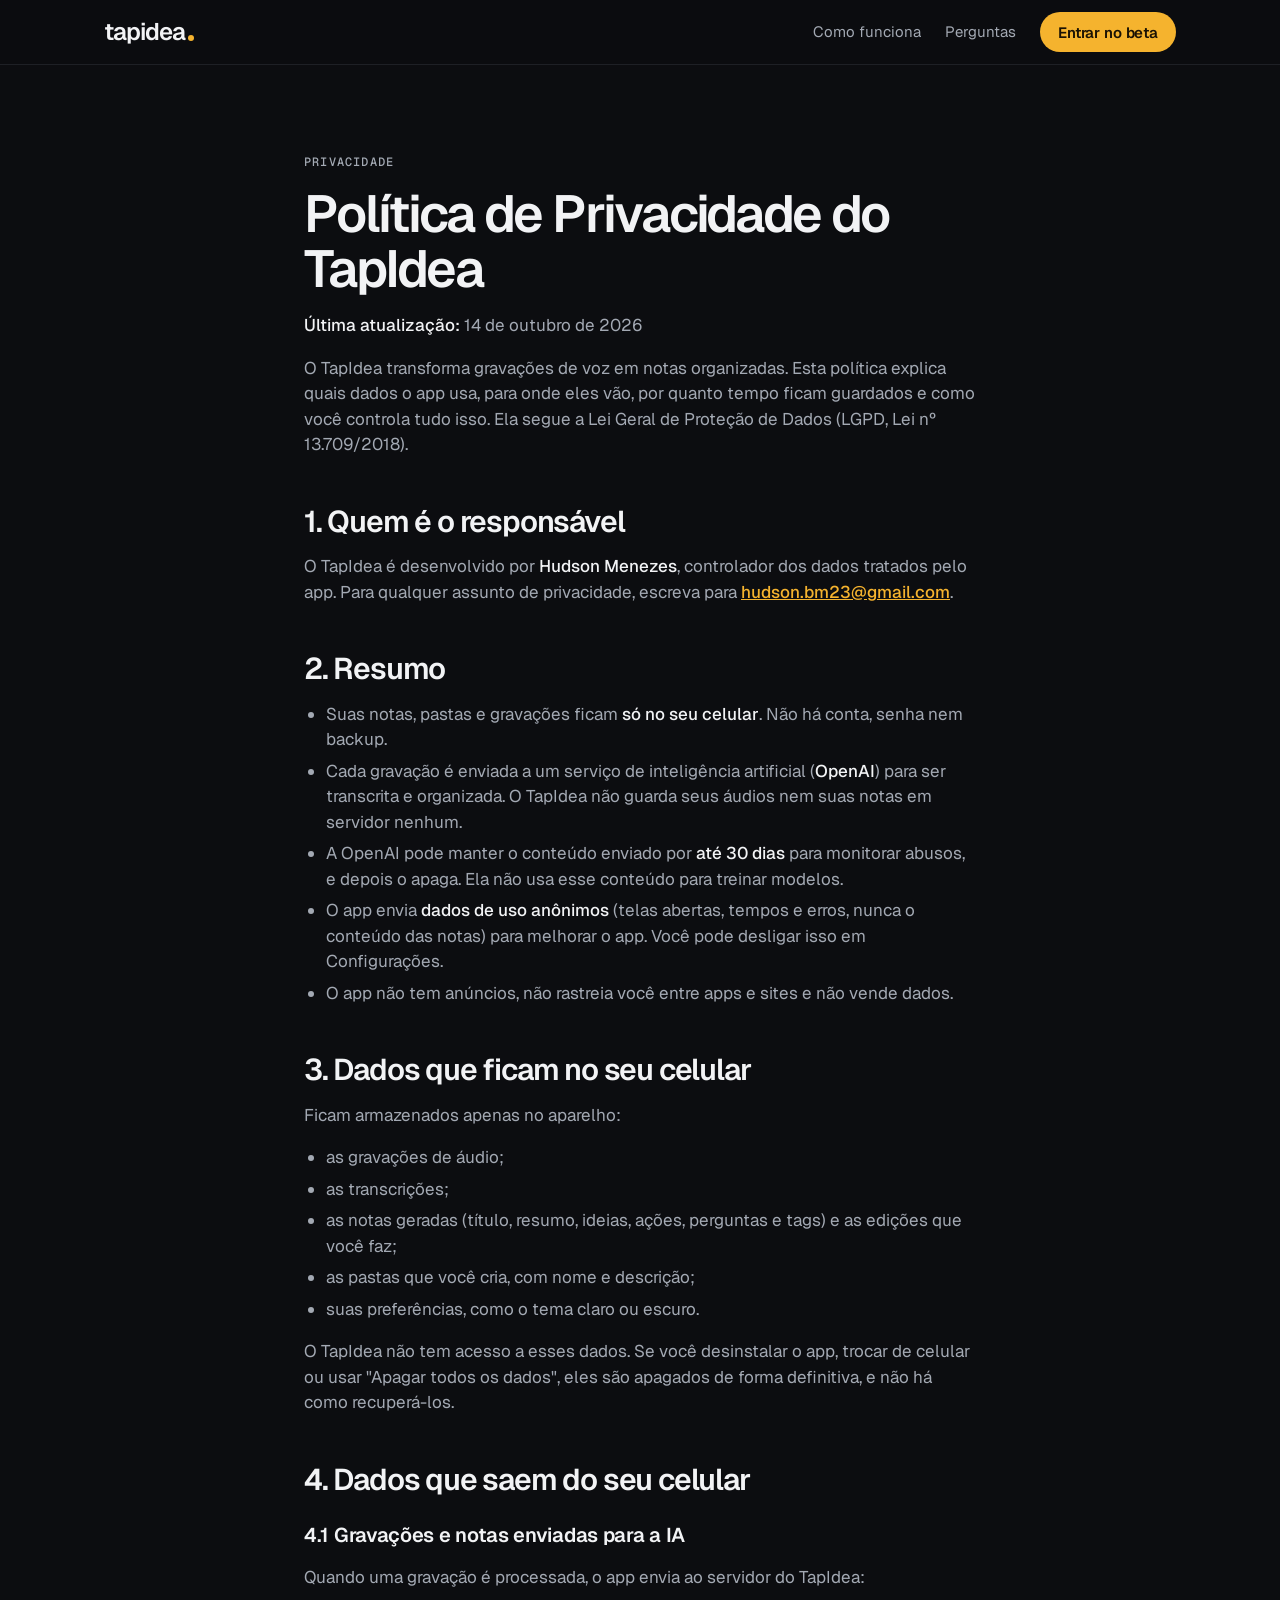
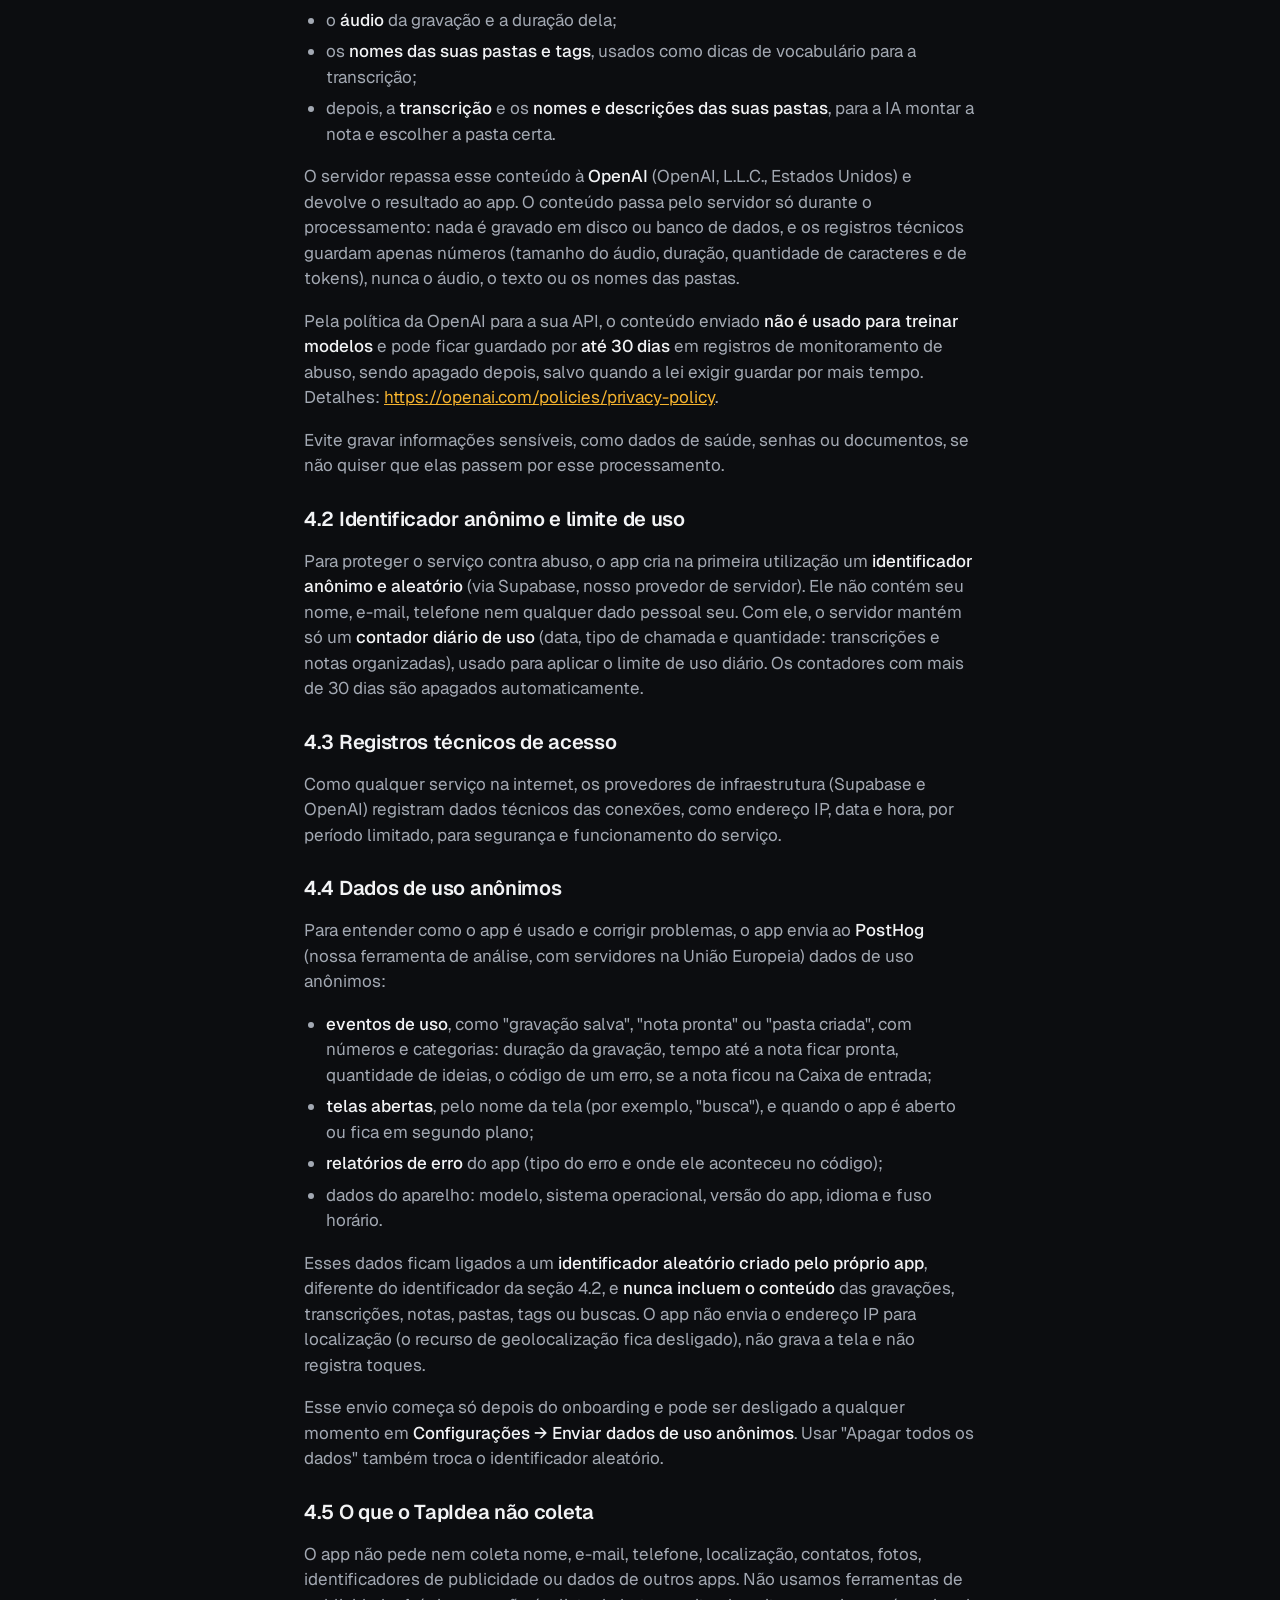
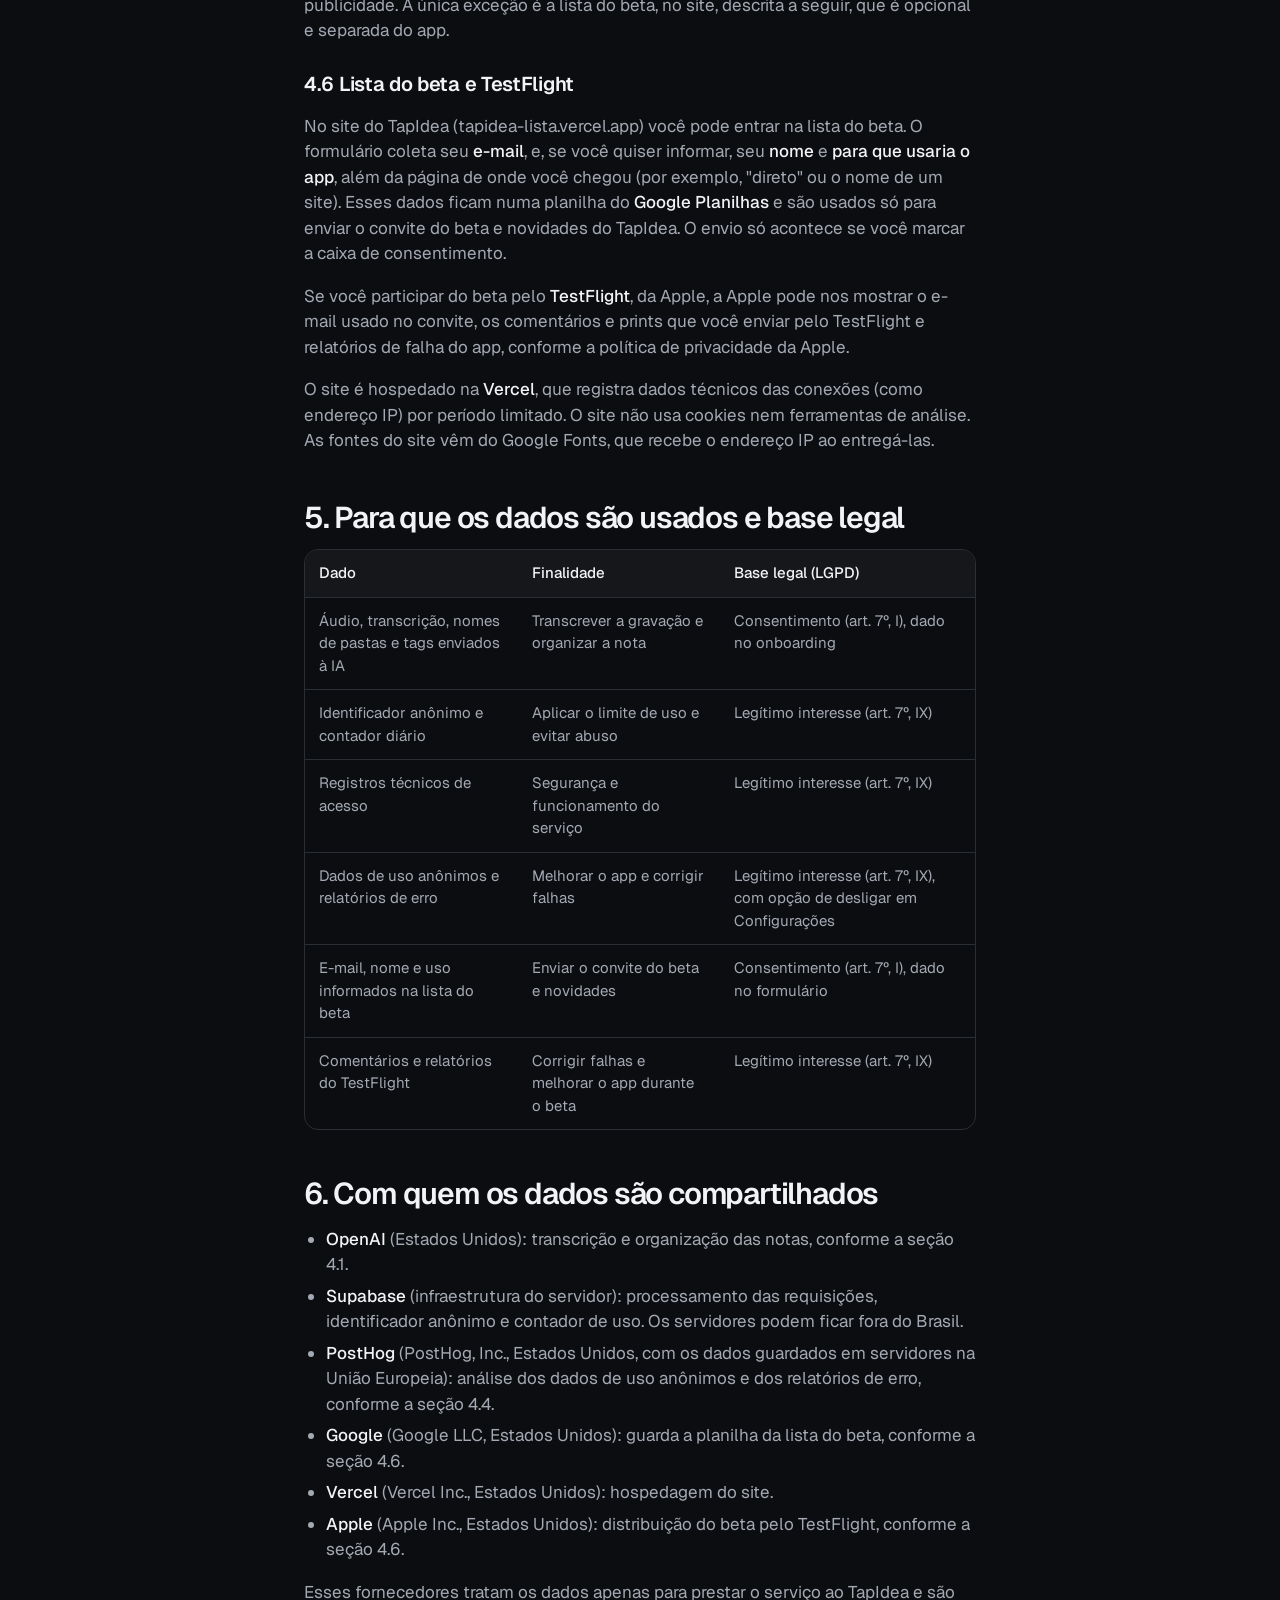
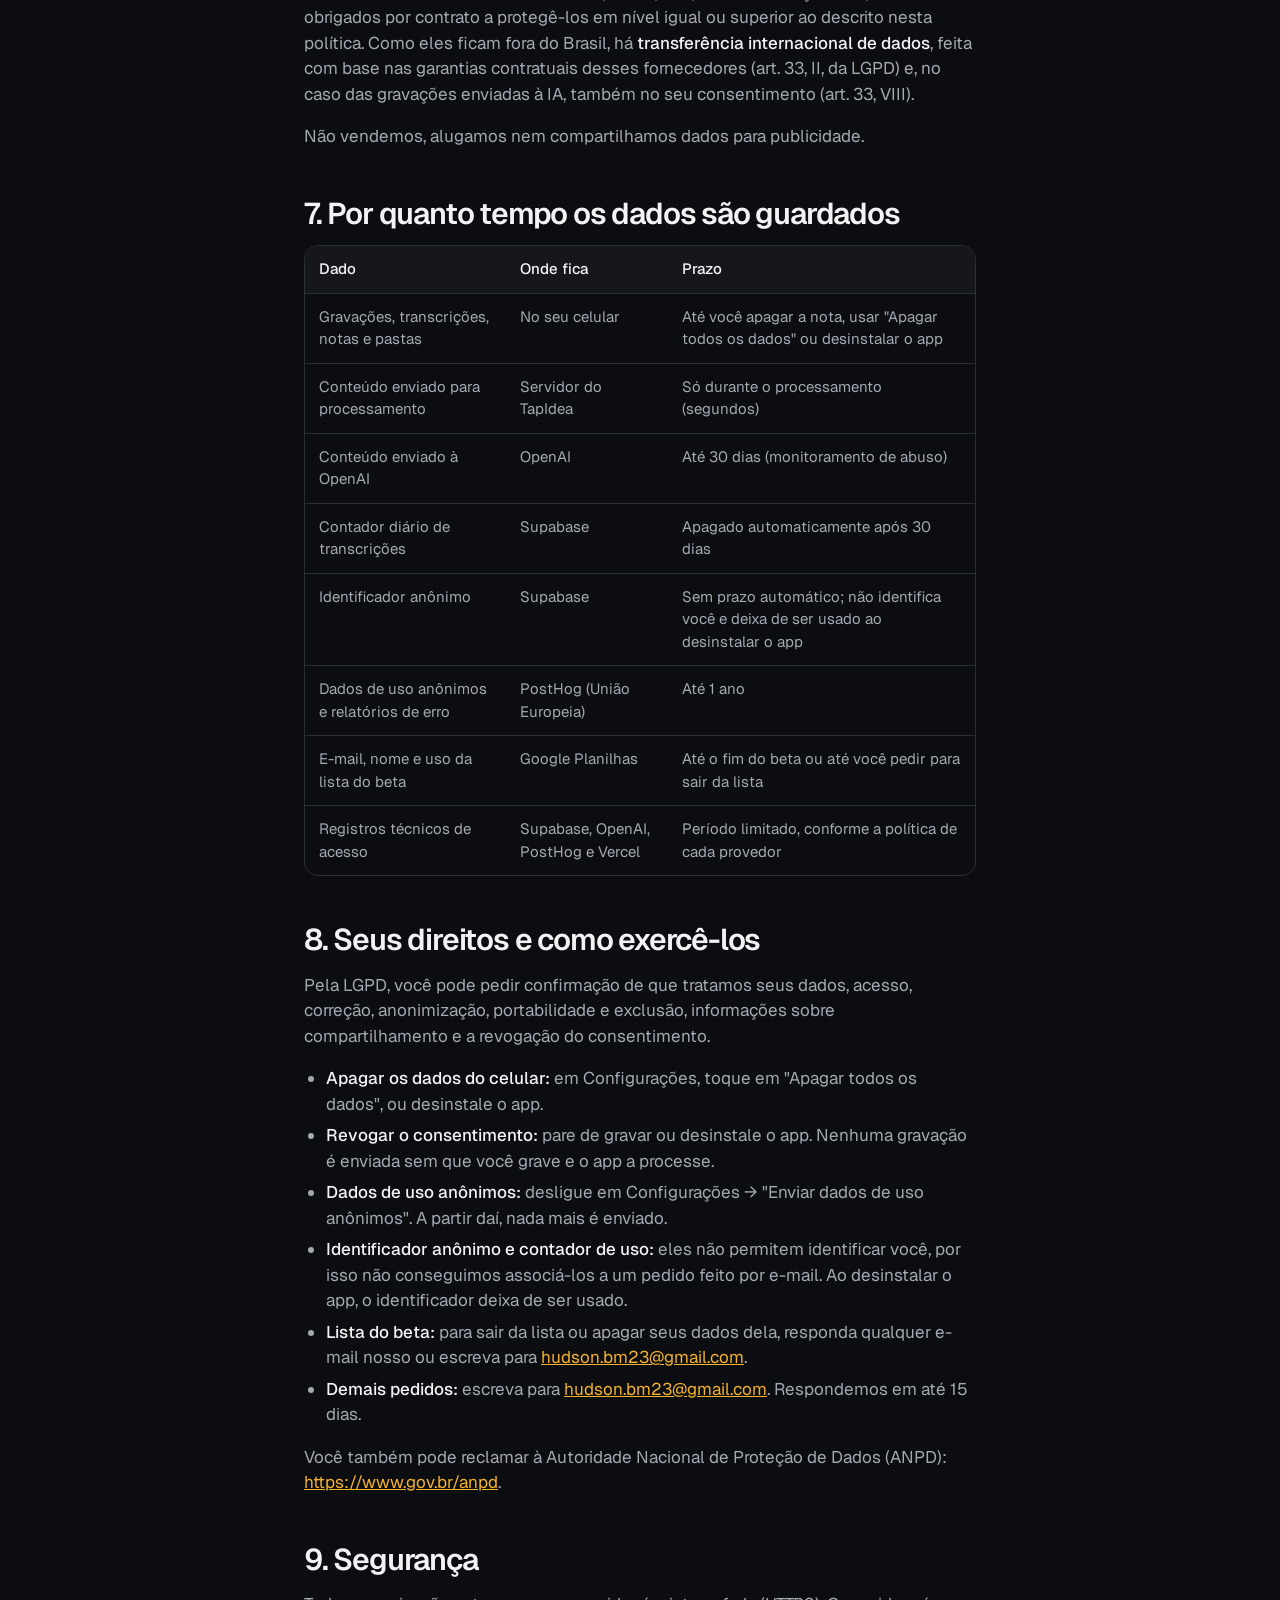
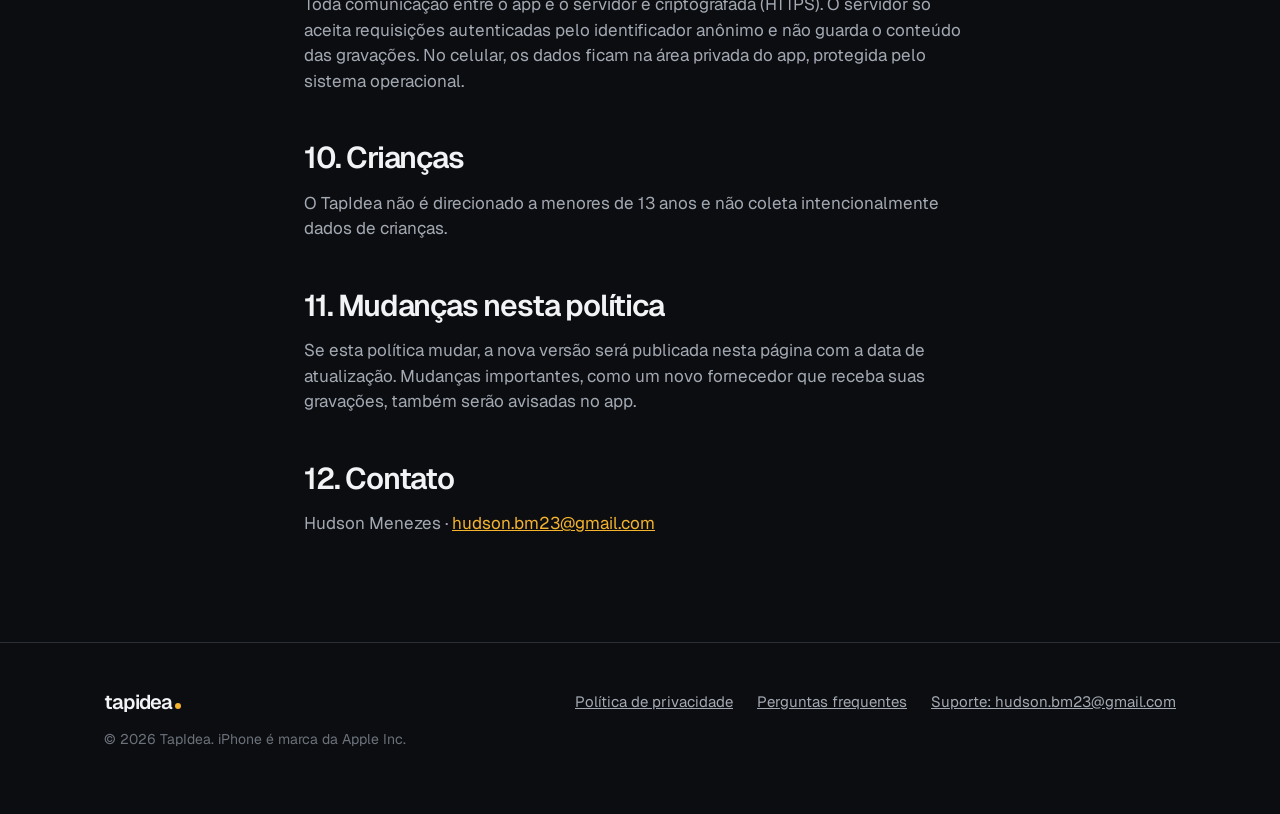
==== privacidade.html @ b58c4336 "feat: página da política de privacidade Gerada de docs/privacy-policy.md do app. Links da landing pa" ====
<!doctype html>
<html lang="pt-BR">
<head>
<meta charset="utf-8">
<meta name="viewport" content="width=device-width, initial-scale=1, viewport-fit=cover">
<title>Política de Privacidade — TapIdea</title>
<meta name="description" content="Quais dados o TapIdea usa, para onde vão, por quanto tempo ficam guardados e como você controla tudo isso. Conforme a LGPD.">
<link rel="canonical" href="https://tapidea-lista.vercel.app/privacidade">
<meta name="robots" content="index, follow">
<meta name="theme-color" content="#0C0D10">
<meta name="color-scheme" content="dark">
<meta property="og:type" content="article">
<meta property="og:locale" content="pt_BR">
<meta property="og:site_name" content="TapIdea">
<meta property="og:url" content="https://tapidea-lista.vercel.app/privacidade">
<meta property="og:title" content="Política de Privacidade — TapIdea">
<meta property="og:image" content="https://tapidea-lista.vercel.app/og.png">
<link rel="icon" href="/favicon-32.png" sizes="32x32" type="image/png">
<link rel="apple-touch-icon" href="/apple-touch-icon.png">
<link rel="preconnect" href="https://fonts.googleapis.com">
<link rel="preconnect" href="https://fonts.gstatic.com" crossorigin>
<link rel="stylesheet" href="https://fonts.googleapis.com/css2?family=Geist:wght@400;500;600&family=Geist+Mono:wght@400;500&display=swap">
<link rel="stylesheet" href="/styles.css">
</head>
<body>
<a class="skip" href="#conteudo">Pular para o conteúdo</a>

<header class="top">
  <div class="wrap top-row">
    <a class="wordmark" href="/" aria-label="TapIdea, início">tapidea<span class="dot" aria-hidden="true"></span></a>
    <nav aria-label="Principal" class="nav">
      <a href="/#como-funciona">Como funciona</a>
      <a href="/#perguntas">Perguntas</a>
      <a class="btn btn-small" href="/#lista">Entrar no beta</a>
    </nav>
  </div>
</header>

<main id="conteudo" class="section">
  <article class="wrap narrow prose">
    <p class="label">Privacidade</p>
    <h1>Política de Privacidade do TapIdea</h1>
<p><strong>Última atualização:</strong> 14 de outubro de 2026</p>
<p>O TapIdea transforma gravações de voz em notas organizadas. Esta política explica quais dados o app usa, para onde eles vão, por quanto tempo ficam guardados e como você controla tudo isso. Ela segue a Lei Geral de Proteção de Dados (LGPD, Lei nº 13.709/2018).</p>
<h2>1. Quem é o responsável</h2>
<p>O TapIdea é desenvolvido por <strong>Hudson Menezes</strong>, controlador dos dados tratados pelo app. Para qualquer assunto de privacidade, escreva para <strong><a href="mailto:hudson.bm23@gmail.com">hudson.bm23@gmail.com</a></strong>.</p>
<h2>2. Resumo</h2>
<ul>
<li>Suas notas, pastas e gravações ficam <strong>só no seu celular</strong>. Não há conta, senha nem backup.</li>
<li>Cada gravação é enviada a um serviço de inteligência artificial (<strong>OpenAI</strong>) para ser transcrita e organizada. O TapIdea não guarda seus áudios nem suas notas em servidor nenhum.</li>
<li>A OpenAI pode manter o conteúdo enviado por <strong>até 30 dias</strong> para monitorar abusos, e depois o apaga. Ela não usa esse conteúdo para treinar modelos.</li>
<li>O app envia <strong>dados de uso anônimos</strong> (telas abertas, tempos e erros, nunca o conteúdo das notas) para melhorar o app. Você pode desligar isso em Configurações.</li>
<li>O app não tem anúncios, não rastreia você entre apps e sites e não vende dados.</li>
</ul>
<h2>3. Dados que ficam no seu celular</h2>
<p>Ficam armazenados apenas no aparelho:</p>
<ul>
<li>as gravações de áudio;</li>
<li>as transcrições;</li>
<li>as notas geradas (título, resumo, ideias, ações, perguntas e tags) e as edições que você faz;</li>
<li>as pastas que você cria, com nome e descrição;</li>
<li>suas preferências, como o tema claro ou escuro.</li>
</ul>
<p>O TapIdea não tem acesso a esses dados. Se você desinstalar o app, trocar de celular ou usar &quot;Apagar todos os dados&quot;, eles são apagados de forma definitiva, e não há como recuperá-los.</p>
<h2>4. Dados que saem do seu celular</h2>
<h3>4.1 Gravações e notas enviadas para a IA</h3>
<p>Quando uma gravação é processada, o app envia ao servidor do TapIdea:</p>
<ul>
<li>o <strong>áudio</strong> da gravação e a duração dela;</li>
<li>os <strong>nomes das suas pastas e tags</strong>, usados como dicas de vocabulário para a transcrição;</li>
<li>depois, a <strong>transcrição</strong> e os <strong>nomes e descrições das suas pastas</strong>, para a IA montar a nota e escolher a pasta certa.</li>
</ul>
<p>O servidor repassa esse conteúdo à <strong>OpenAI</strong> (OpenAI, L.L.C., Estados Unidos) e devolve o resultado ao app. O conteúdo passa pelo servidor só durante o processamento: nada é gravado em disco ou banco de dados, e os registros técnicos guardam apenas números (tamanho do áudio, duração, quantidade de caracteres e de tokens), nunca o áudio, o texto ou os nomes das pastas.</p>
<p>Pela política da OpenAI para a sua API, o conteúdo enviado <strong>não é usado para treinar modelos</strong> e pode ficar guardado por <strong>até 30 dias</strong> em registros de monitoramento de abuso, sendo apagado depois, salvo quando a lei exigir guardar por mais tempo. Detalhes: <a rel="noopener" href="https://openai.com/policies/privacy-policy">https://openai.com/policies/privacy-policy</a>.</p>
<p>Evite gravar informações sensíveis, como dados de saúde, senhas ou documentos, se não quiser que elas passem por esse processamento.</p>
<h3>4.2 Identificador anônimo e limite de uso</h3>
<p>Para proteger o serviço contra abuso, o app cria na primeira utilização um <strong>identificador anônimo e aleatório</strong> (via Supabase, nosso provedor de servidor). Ele não contém seu nome, e-mail, telefone nem qualquer dado pessoal seu. Com ele, o servidor mantém só um <strong>contador diário de uso</strong> (data, tipo de chamada e quantidade: transcrições e notas organizadas), usado para aplicar o limite de uso diário. Os contadores com mais de 30 dias são apagados automaticamente.</p>
<h3>4.3 Registros técnicos de acesso</h3>
<p>Como qualquer serviço na internet, os provedores de infraestrutura (Supabase e OpenAI) registram dados técnicos das conexões, como endereço IP, data e hora, por período limitado, para segurança e funcionamento do serviço.</p>
<h3>4.4 Dados de uso anônimos</h3>
<p>Para entender como o app é usado e corrigir problemas, o app envia ao <strong>PostHog</strong> (nossa ferramenta de análise, com servidores na União Europeia) dados de uso anônimos:</p>
<ul>
<li><strong>eventos de uso</strong>, como &quot;gravação salva&quot;, &quot;nota pronta&quot; ou &quot;pasta criada&quot;, com números e categorias: duração da gravação, tempo até a nota ficar pronta, quantidade de ideias, o código de um erro, se a nota ficou na Caixa de entrada;</li>
<li><strong>telas abertas</strong>, pelo nome da tela (por exemplo, &quot;busca&quot;), e quando o app é aberto ou fica em segundo plano;</li>
<li><strong>relatórios de erro</strong> do app (tipo do erro e onde ele aconteceu no código);</li>
<li>dados do aparelho: modelo, sistema operacional, versão do app, idioma e fuso horário.</li>
</ul>
<p>Esses dados ficam ligados a um <strong>identificador aleatório criado pelo próprio app</strong>, diferente do identificador da seção 4.2, e <strong>nunca incluem o conteúdo</strong> das gravações, transcrições, notas, pastas, tags ou buscas. O app não envia o endereço IP para localização (o recurso de geolocalização fica desligado), não grava a tela e não registra toques.</p>
<p>Esse envio começa só depois do onboarding e pode ser desligado a qualquer momento em <strong>Configurações → Enviar dados de uso anônimos</strong>. Usar &quot;Apagar todos os dados&quot; também troca o identificador aleatório.</p>
<h3>4.5 O que o TapIdea não coleta</h3>
<p>O app não pede nem coleta nome, e-mail, telefone, localização, contatos, fotos, identificadores de publicidade ou dados de outros apps. Não usamos ferramentas de publicidade. A única exceção é a lista do beta, no site, descrita a seguir, que é opcional e separada do app.</p>
<h3>4.6 Lista do beta e TestFlight</h3>
<p>No site do TapIdea (tapidea-lista.vercel.app) você pode entrar na lista do beta. O formulário coleta seu <strong>e-mail</strong>, e, se você quiser informar, seu <strong>nome</strong> e <strong>para que usaria o app</strong>, além da página de onde você chegou (por exemplo, &quot;direto&quot; ou o nome de um site). Esses dados ficam numa planilha do <strong>Google Planilhas</strong> e são usados só para enviar o convite do beta e novidades do TapIdea. O envio só acontece se você marcar a caixa de consentimento.</p>
<p>Se você participar do beta pelo <strong>TestFlight</strong>, da Apple, a Apple pode nos mostrar o e-mail usado no convite, os comentários e prints que você enviar pelo TestFlight e relatórios de falha do app, conforme a política de privacidade da Apple.</p>
<p>O site é hospedado na <strong>Vercel</strong>, que registra dados técnicos das conexões (como endereço IP) por período limitado. O site não usa cookies nem ferramentas de análise. As fontes do site vêm do Google Fonts, que recebe o endereço IP ao entregá-las.</p>
<h2>5. Para que os dados são usados e base legal</h2>
<div class="table-box"><table>
<thead>
<tr>
<th>Dado</th>
<th>Finalidade</th>
<th>Base legal (LGPD)</th>
</tr>
</thead>
<tbody><tr>
<td>Áudio, transcrição, nomes de pastas e tags enviados à IA</td>
<td>Transcrever a gravação e organizar a nota</td>
<td>Consentimento (art. 7º, I), dado no onboarding</td>
</tr>
<tr>
<td>Identificador anônimo e contador diário</td>
<td>Aplicar o limite de uso e evitar abuso</td>
<td>Legítimo interesse (art. 7º, IX)</td>
</tr>
<tr>
<td>Registros técnicos de acesso</td>
<td>Segurança e funcionamento do serviço</td>
<td>Legítimo interesse (art. 7º, IX)</td>
</tr>
<tr>
<td>Dados de uso anônimos e relatórios de erro</td>
<td>Melhorar o app e corrigir falhas</td>
<td>Legítimo interesse (art. 7º, IX), com opção de desligar em Configurações</td>
</tr>
<tr>
<td>E-mail, nome e uso informados na lista do beta</td>
<td>Enviar o convite do beta e novidades</td>
<td>Consentimento (art. 7º, I), dado no formulário</td>
</tr>
<tr>
<td>Comentários e relatórios do TestFlight</td>
<td>Corrigir falhas e melhorar o app durante o beta</td>
<td>Legítimo interesse (art. 7º, IX)</td>
</tr>
</tbody></table></div>
<h2>6. Com quem os dados são compartilhados</h2>
<ul>
<li><strong>OpenAI</strong> (Estados Unidos): transcrição e organização das notas, conforme a seção 4.1.</li>
<li><strong>Supabase</strong> (infraestrutura do servidor): processamento das requisições, identificador anônimo e contador de uso. Os servidores podem ficar fora do Brasil.</li>
<li><strong>PostHog</strong> (PostHog, Inc., Estados Unidos, com os dados guardados em servidores na União Europeia): análise dos dados de uso anônimos e dos relatórios de erro, conforme a seção 4.4.</li>
<li><strong>Google</strong> (Google LLC, Estados Unidos): guarda a planilha da lista do beta, conforme a seção 4.6.</li>
<li><strong>Vercel</strong> (Vercel Inc., Estados Unidos): hospedagem do site.</li>
<li><strong>Apple</strong> (Apple Inc., Estados Unidos): distribuição do beta pelo TestFlight, conforme a seção 4.6.</li>
</ul>
<p>Esses fornecedores tratam os dados apenas para prestar o serviço ao TapIdea e são obrigados por contrato a protegê-los em nível igual ou superior ao descrito nesta política. Como eles ficam fora do Brasil, há <strong>transferência internacional de dados</strong>, feita com base nas garantias contratuais desses fornecedores (art. 33, II, da LGPD) e, no caso das gravações enviadas à IA, também no seu consentimento (art. 33, VIII).</p>
<p>Não vendemos, alugamos nem compartilhamos dados para publicidade.</p>
<h2>7. Por quanto tempo os dados são guardados</h2>
<div class="table-box"><table>
<thead>
<tr>
<th>Dado</th>
<th>Onde fica</th>
<th>Prazo</th>
</tr>
</thead>
<tbody><tr>
<td>Gravações, transcrições, notas e pastas</td>
<td>No seu celular</td>
<td>Até você apagar a nota, usar &quot;Apagar todos os dados&quot; ou desinstalar o app</td>
</tr>
<tr>
<td>Conteúdo enviado para processamento</td>
<td>Servidor do TapIdea</td>
<td>Só durante o processamento (segundos)</td>
</tr>
<tr>
<td>Conteúdo enviado à OpenAI</td>
<td>OpenAI</td>
<td>Até 30 dias (monitoramento de abuso)</td>
</tr>
<tr>
<td>Contador diário de transcrições</td>
<td>Supabase</td>
<td>Apagado automaticamente após 30 dias</td>
</tr>
<tr>
<td>Identificador anônimo</td>
<td>Supabase</td>
<td>Sem prazo automático; não identifica você e deixa de ser usado ao desinstalar o app</td>
</tr>
<tr>
<td>Dados de uso anônimos e relatórios de erro</td>
<td>PostHog (União Europeia)</td>
<td>Até 1 ano</td>
</tr>
<tr>
<td>E-mail, nome e uso da lista do beta</td>
<td>Google Planilhas</td>
<td>Até o fim do beta ou até você pedir para sair da lista</td>
</tr>
<tr>
<td>Registros técnicos de acesso</td>
<td>Supabase, OpenAI, PostHog e Vercel</td>
<td>Período limitado, conforme a política de cada provedor</td>
</tr>
</tbody></table></div>
<h2>8. Seus direitos e como exercê-los</h2>
<p>Pela LGPD, você pode pedir confirmação de que tratamos seus dados, acesso, correção, anonimização, portabilidade e exclusão, informações sobre compartilhamento e a revogação do consentimento.</p>
<ul>
<li><strong>Apagar os dados do celular:</strong> em Configurações, toque em &quot;Apagar todos os dados&quot;, ou desinstale o app.</li>
<li><strong>Revogar o consentimento:</strong> pare de gravar ou desinstale o app. Nenhuma gravação é enviada sem que você grave e o app a processe.</li>
<li><strong>Dados de uso anônimos:</strong> desligue em Configurações → &quot;Enviar dados de uso anônimos&quot;. A partir daí, nada mais é enviado.</li>
<li><strong>Identificador anônimo e contador de uso:</strong> eles não permitem identificar você, por isso não conseguimos associá-los a um pedido feito por e-mail. Ao desinstalar o app, o identificador deixa de ser usado.</li>
<li><strong>Lista do beta:</strong> para sair da lista ou apagar seus dados dela, responda qualquer e-mail nosso ou escreva para <a href="mailto:hudson.bm23@gmail.com">hudson.bm23@gmail.com</a>.</li>
<li><strong>Demais pedidos:</strong> escreva para <a href="mailto:hudson.bm23@gmail.com">hudson.bm23@gmail.com</a>. Respondemos em até 15 dias.</li>
</ul>
<p>Você também pode reclamar à Autoridade Nacional de Proteção de Dados (ANPD): <a rel="noopener" href="https://www.gov.br/anpd">https://www.gov.br/anpd</a>.</p>
<h2>9. Segurança</h2>
<p>Toda comunicação entre o app e o servidor é criptografada (HTTPS). O servidor só aceita requisições autenticadas pelo identificador anônimo e não guarda o conteúdo das gravações. No celular, os dados ficam na área privada do app, protegida pelo sistema operacional.</p>
<h2>10. Crianças</h2>
<p>O TapIdea não é direcionado a menores de 13 anos e não coleta intencionalmente dados de crianças.</p>
<h2>11. Mudanças nesta política</h2>
<p>Se esta política mudar, a nova versão será publicada nesta página com a data de atualização. Mudanças importantes, como um novo fornecedor que receba suas gravações, também serão avisadas no app.</p>
<h2>12. Contato</h2>
<p>Hudson Menezes · <a href="mailto:hudson.bm23@gmail.com">hudson.bm23@gmail.com</a></p>

  </article>
</main>

<footer class="foot">
  <div class="wrap foot-row">
    <a class="wordmark small" href="/" aria-label="TapIdea, início">tapidea<span class="dot" aria-hidden="true"></span></a>
    <nav aria-label="Rodapé" class="foot-nav">
      <a href="/privacidade">Política de privacidade</a>
      <a href="/#perguntas">Perguntas frequentes</a>
      <a href="mailto:hudson.bm23@gmail.com?subject=TapIdea%20-%20Suporte">Suporte: hudson.bm23@gmail.com</a>
    </nav>
    <p class="fine">© 2026 TapIdea. iPhone é marca da Apple Inc.</p>
  </div>
</footer>
</body>
</html>
---- styles.css ----
/* TapIdea — mesmos tokens do app (docs/DESIGN.md do repositório do app), tema escuro. */
:root {
  --bg: #0c0d10;
  --surface: #15171b;
  --surface2: #1d2025;
  --line: #2a2e35;
  --ink: #f2f3f5;
  --ink2: #a3a9b3;
  --ink3: #6c727c;
  --amber: #f5b32e;
  --on-amber: #1a1204;
  --danger: #ff6b5e;
  --ok: #7bd88f;
  --radius: 14px;
  --radius-lg: 22px;
  --wrap: 1120px;
  --sans: 'Geist', system-ui, -apple-system, 'Segoe UI', sans-serif;
  --mono: 'Geist Mono', ui-monospace, 'SF Mono', Menlo, monospace;
}

*,
*::before,
*::after {
  box-sizing: border-box;
}

html {
  scroll-behavior: smooth;
  -webkit-text-size-adjust: 100%;
}

body {
  margin: 0;
  background: var(--bg);
  color: var(--ink);
  font-family: var(--sans);
  font-size: 17px;
  line-height: 1.5;
  -webkit-font-smoothing: antialiased;
  /* Aura: o mesmo brilho âmbar difuso do fundo do app. */
  background-image: radial-gradient(1200px 700px at 15% -10%, rgba(245, 179, 46, 0.14), transparent 70%);
  background-repeat: no-repeat;
}

@media (prefers-reduced-motion: reduce) {
  html {
    scroll-behavior: auto;
  }
}

a {
  color: var(--amber);
}

img {
  max-width: 100%;
  height: auto;
  display: block;
}

h1,
h2,
h3 {
  margin: 0;
  font-weight: 600;
}

.wrap {
  width: 100%;
  max-width: var(--wrap);
  margin: 0 auto;
  padding: 0 24px;
}

.narrow {
  max-width: 720px;
}

.skip {
  position: absolute;
  left: 16px;
  top: -60px;
  padding: 10px 16px;
  border-radius: 999px;
  background: var(--ink);
  color: var(--bg);
  z-index: 10;
}

.skip:focus {
  top: 12px;
}

:focus-visible {
  outline: 2px solid var(--amber);
  outline-offset: 3px;
  border-radius: 6px;
}

/* Marca */
.wordmark {
  display: inline-flex;
  align-items: flex-end;
  gap: 3px;
  color: var(--ink);
  text-decoration: none;
  font-size: 24px;
  font-weight: 600;
  letter-spacing: -0.04em;
  line-height: 1;
}

.wordmark .dot {
  width: 6px;
  height: 6px;
  border-radius: 50%;
  background: var(--amber);
  margin-bottom: 3px;
}

.wordmark.small {
  font-size: 20px;
}

/* Topo */
.top {
  position: sticky;
  top: 0;
  z-index: 5;
  background: rgba(12, 13, 16, 0.78);
  backdrop-filter: saturate(140%) blur(14px);
  -webkit-backdrop-filter: saturate(140%) blur(14px);
  border-bottom: 1px solid rgba(42, 46, 53, 0.6);
}

.top-row {
  display: flex;
  align-items: center;
  justify-content: space-between;
  gap: 16px;
  min-height: 64px;
}

.nav {
  display: flex;
  align-items: center;
  gap: 24px;
}

.nav a:not(.btn) {
  color: var(--ink2);
  text-decoration: none;
  font-size: 15px;
}

.nav a:not(.btn):hover {
  color: var(--ink);
}

@media (max-width: 720px) {
  .nav a:not(.btn) {
    display: none;
  }
}

/* Botões */
.btn {
  display: inline-flex;
  align-items: center;
  justify-content: center;
  min-height: 52px;
  padding: 0 26px;
  border: 0;
  border-radius: 999px;
  background: var(--amber);
  color: var(--on-amber);
  font: 600 17px/1 var(--sans);
  letter-spacing: -0.01em;
  text-decoration: none;
  cursor: pointer;
  transition: transform 0.12s ease, filter 0.12s ease;
}

.btn:hover {
  filter: brightness(1.06);
}

.btn:active {
  transform: scale(0.98);
}

.btn[disabled] {
  opacity: 0.6;
  cursor: progress;
}

.btn-small {
  min-height: 40px;
  padding: 0 18px;
  font-size: 15px;
}

.btn-ghost {
  background: transparent;
  color: var(--ink);
  box-shadow: inset 0 0 0 1px var(--line);
}

.btn-ghost:hover {
  background: var(--surface);
  filter: none;
}

.btn-full {
  width: 100%;
}

/* Hero */
.hero {
  padding: 72px 0 40px;
}

.hero-grid {
  display: grid;
  grid-template-columns: minmax(0, 1.6fr) minmax(0, 1fr);
  align-items: center;
  gap: 48px;
}

.eyebrow,
.label {
  font-family: var(--mono);
  font-weight: 500;
  font-size: 12px;
  letter-spacing: 0.1em;
  text-transform: uppercase;
  color: var(--ink2);
  margin: 0 0 16px;
}

.eyebrow {
  display: inline-flex;
  align-items: center;
  gap: 10px;
  padding: 8px 14px;
  border-radius: 999px;
  background: var(--surface);
  box-shadow: inset 0 0 0 1px var(--line);
}

.live {
  width: 8px;
  height: 8px;
  border-radius: 50%;
  background: var(--amber);
  box-shadow: 0 0 0 4px rgba(245, 179, 46, 0.18);
}

h1 {
  font-size: clamp(42px, 6.4vw, 76px);
  line-height: 1;
  letter-spacing: -0.045em;
}

h2 {
  font-size: clamp(32px, 4.6vw, 52px);
  line-height: 1.05;
  letter-spacing: -0.04em;
  max-width: 16ch;
}

h3 {
  font-size: 20px;
  line-height: 1.25;
  letter-spacing: -0.015em;
}

.accent {
  color: var(--amber);
}

.lead {
  margin: 24px 0 0;
  max-width: 34em;
  font-size: clamp(17px, 1.6vw, 20px);
  line-height: 1.5;
  color: var(--ink2);
}

.cta-row {
  display: flex;
  flex-wrap: wrap;
  gap: 12px;
  margin-top: 32px;
}

.fine {
  margin: 16px 0 0;
  font-size: 14px;
  line-height: 1.5;
  color: var(--ink3);
}

.hero-orb {
  display: flex;
  justify-content: center;
}

#orb {
  width: min(420px, 80vw);
  height: auto;
  aspect-ratio: 1;
}

@media (max-width: 860px) {
  .hero {
    padding-top: 40px;
  }

  .hero-grid {
    grid-template-columns: minmax(0, 1fr);
    gap: 24px;
  }

  .hero-orb {
    order: -1;
  }

  #orb {
    width: min(260px, 64vw);
  }
}

/* Seções */
.section {
  padding: 88px 0;
}

@media (max-width: 720px) {
  .section {
    padding: 64px 0;
  }
}

.steps {
  list-style: none;
  margin: 40px 0 0;
  padding: 0;
  display: grid;
  grid-template-columns: repeat(3, minmax(0, 1fr));
  gap: 16px;
}

.steps li {
  padding: 28px;
  border-radius: var(--radius-lg);
  background: var(--surface);
  box-shadow: inset 0 0 0 1px var(--line);
}

.step-n {
  display: block;
  margin-bottom: 20px;
  font-family: var(--mono);
  font-size: 13px;
  letter-spacing: 0.08em;
  color: var(--amber);
}

.steps p,
.card p {
  margin: 8px 0 0;
  color: var(--ink2);
  font-size: 16px;
}

@media (max-width: 860px) {
  .steps {
    grid-template-columns: minmax(0, 1fr);
  }
}

/* Galeria de telas */
.gallery {
  display: flex;
  gap: 20px;
  margin-top: 40px;
  padding: 8px max(24px, calc((100vw - var(--wrap)) / 2 + 24px)) 24px;
  overflow-x: auto;
  scroll-snap-type: x mandatory;
  scrollbar-width: thin;
  scrollbar-color: var(--line) transparent;
}

.gallery figure {
  flex: 0 0 auto;
  width: clamp(220px, 26vw, 300px);
  margin: 0;
  scroll-snap-align: center;
}

.gallery img {
  width: 100%;
  border-radius: 28px;
  box-shadow: 0 0 0 1px var(--line), 0 30px 60px rgba(0, 0, 0, 0.45);
}

/* Privacidade */
.cards {
  list-style: none;
  margin: 40px 0 0;
  padding: 0;
  display: grid;
  grid-template-columns: repeat(2, minmax(0, 1fr));
  gap: 16px;
}

.card {
  padding: 28px;
  border-radius: var(--radius-lg);
  background: var(--surface);
  box-shadow: inset 0 0 0 1px var(--line);
}

.card svg {
  width: 48px;
  height: 48px;
  padding: 12px;
  margin-bottom: 20px;
  border-radius: var(--radius);
  background: var(--surface2);
  fill: none;
  stroke: var(--amber);
  stroke-width: 2;
  stroke-linecap: round;
  stroke-linejoin: round;
}

@media (max-width: 720px) {
  .cards {
    grid-template-columns: minmax(0, 1fr);
  }
}

/* Perguntas */
.faq {
  margin-top: 32px;
  border-top: 1px solid var(--line);
}

.faq details {
  border-bottom: 1px solid var(--line);
}

.faq summary {
  display: flex;
  align-items: center;
  justify-content: space-between;
  gap: 16px;
  min-height: 64px;
  padding: 16px 0;
  font-size: 18px;
  font-weight: 500;
  letter-spacing: -0.01em;
  cursor: pointer;
  list-style: none;
}

.faq summary::-webkit-details-marker {
  display: none;
}

.faq summary::after {
  content: '+';
  flex: none;
  font-family: var(--mono);
  font-size: 22px;
  color: var(--ink2);
}

.faq details[open] summary::after {
  content: '−';
}

.faq details p {
  margin: 0 0 20px;
  color: var(--ink2);
}

/* Lista de espera */
.join .wrap {
  padding-top: 48px;
  padding-bottom: 48px;
  border-radius: 32px;
  background: var(--surface);
  box-shadow: inset 0 0 0 1px var(--line);
}

@media (max-width: 720px) {
  .join .wrap {
    border-radius: 0;
    box-shadow: none;
  }
}

.form {
  display: flex;
  flex-direction: column;
  gap: 20px;
  margin-top: 32px;
}

.field {
  display: flex;
  flex-direction: column;
  gap: 8px;
}

.field label,
.check label {
  font-size: 15px;
  font-weight: 500;
}

.opt {
  color: var(--ink3);
  font-weight: 400;
}

.field input,
.field select {
  width: 100%;
  min-height: 52px;
  padding: 0 18px;
  border: 1px solid var(--line);
  border-radius: var(--radius);
  background: var(--bg);
  color: var(--ink);
  font: 400 17px var(--sans);
  appearance: none;
}

.field select {
  background-image: linear-gradient(45deg, transparent 50%, var(--ink2) 50%),
    linear-gradient(135deg, var(--ink2) 50%, transparent 50%);
  background-position: calc(100% - 24px) 23px, calc(100% - 18px) 23px;
  background-size: 6px 6px;
  background-repeat: no-repeat;
}

.field input:focus,
.field select:focus {
  border-color: var(--amber);
  outline: none;
  box-shadow: 0 0 0 3px rgba(245, 179, 46, 0.2);
}

.field input[aria-invalid='true'] {
  border-color: var(--danger);
}

.hint {
  margin: 0;
  font-size: 14px;
  color: var(--ink2);
}

.check {
  display: flex;
  align-items: flex-start;
  gap: 12px;
}

.check input {
  flex: none;
  width: 22px;
  height: 22px;
  margin: 1px 0 0;
  accent-color: var(--amber);
}

.check label {
  font-weight: 400;
  color: var(--ink2);
}

.trap {
  position: absolute;
  left: -9999px;
  width: 1px;
  height: 1px;
  overflow: hidden;
}

.status {
  margin: 0;
  min-height: 1.5em;
  font-size: 16px;
}

.status.ok {
  color: var(--ok);
}

.status.error {
  color: var(--danger);
}

/* Rodapé */
.foot {
  padding: 48px 0 64px;
  border-top: 1px solid var(--line);
}

.foot-row {
  display: flex;
  flex-wrap: wrap;
  align-items: center;
  justify-content: space-between;
  gap: 16px 32px;
}

.foot-nav {
  display: flex;
  flex-wrap: wrap;
  gap: 24px;
}

.foot-nav a {
  color: var(--ink2);
  font-size: 15px;
}

.foot .fine {
  margin: 0;
  flex-basis: 100%;
}

/* Textos longos (política de privacidade) */
.prose h1 {
  font-size: clamp(34px, 5vw, 52px);
  line-height: 1.05;
  letter-spacing: -0.04em;
}

.prose h2 {
  margin: 48px 0 12px;
  font-size: clamp(24px, 3vw, 30px);
  max-width: none;
}

.prose h3 {
  margin: 28px 0 8px;
}

.prose p,
.prose li {
  color: var(--ink2);
}

.prose strong {
  color: var(--ink);
  font-weight: 500;
}

.prose ul {
  padding-left: 22px;
}

.prose li + li {
  margin-top: 6px;
}

.table-box {
  margin: 16px 0;
  overflow-x: auto;
  border: 1px solid var(--line);
  border-radius: var(--radius);
}

.prose table {
  width: 100%;
  min-width: 560px;
  border-collapse: collapse;
  font-size: 15px;
}

.prose th,
.prose td {
  padding: 12px 14px;
  border-bottom: 1px solid var(--line);
  text-align: left;
  vertical-align: top;
  color: var(--ink2);
}

.prose th {
  color: var(--ink);
  font-weight: 500;
  background: var(--surface);
}

.prose tr:last-child td {
  border-bottom: 0;
}
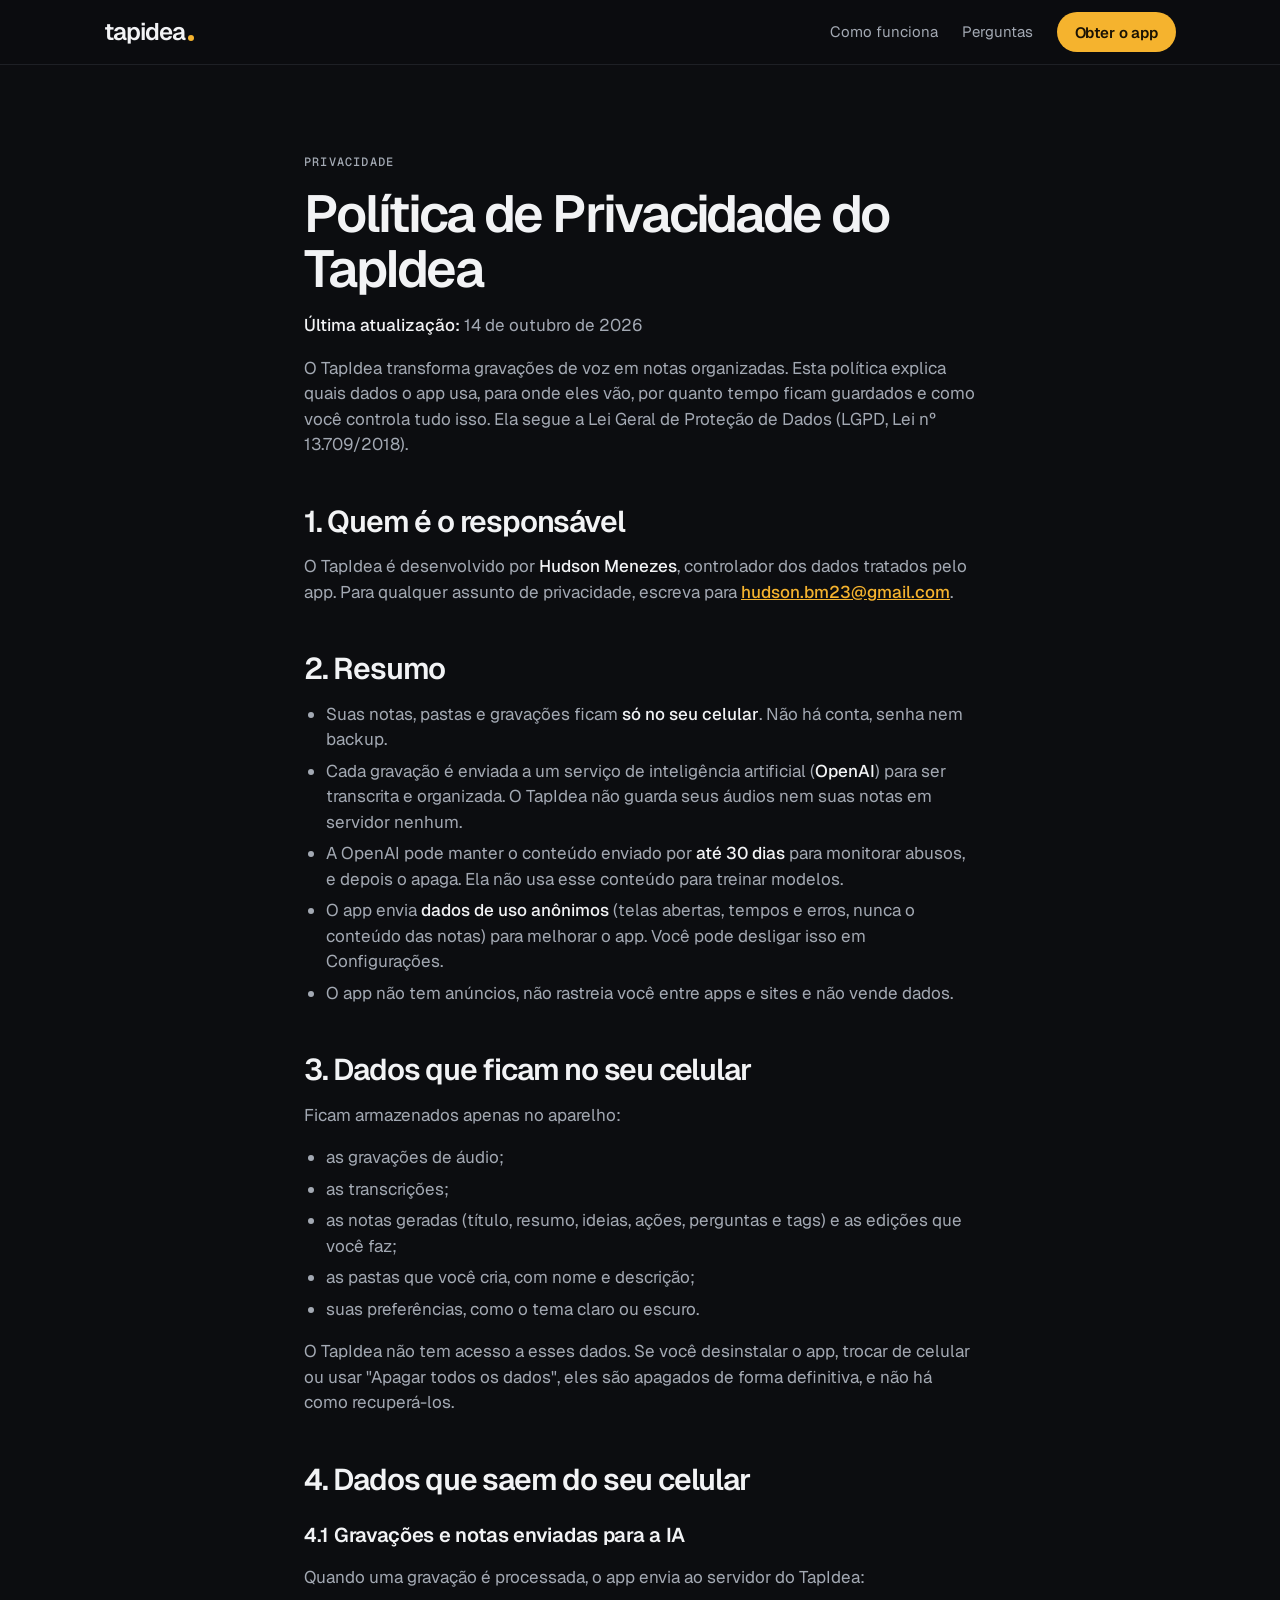
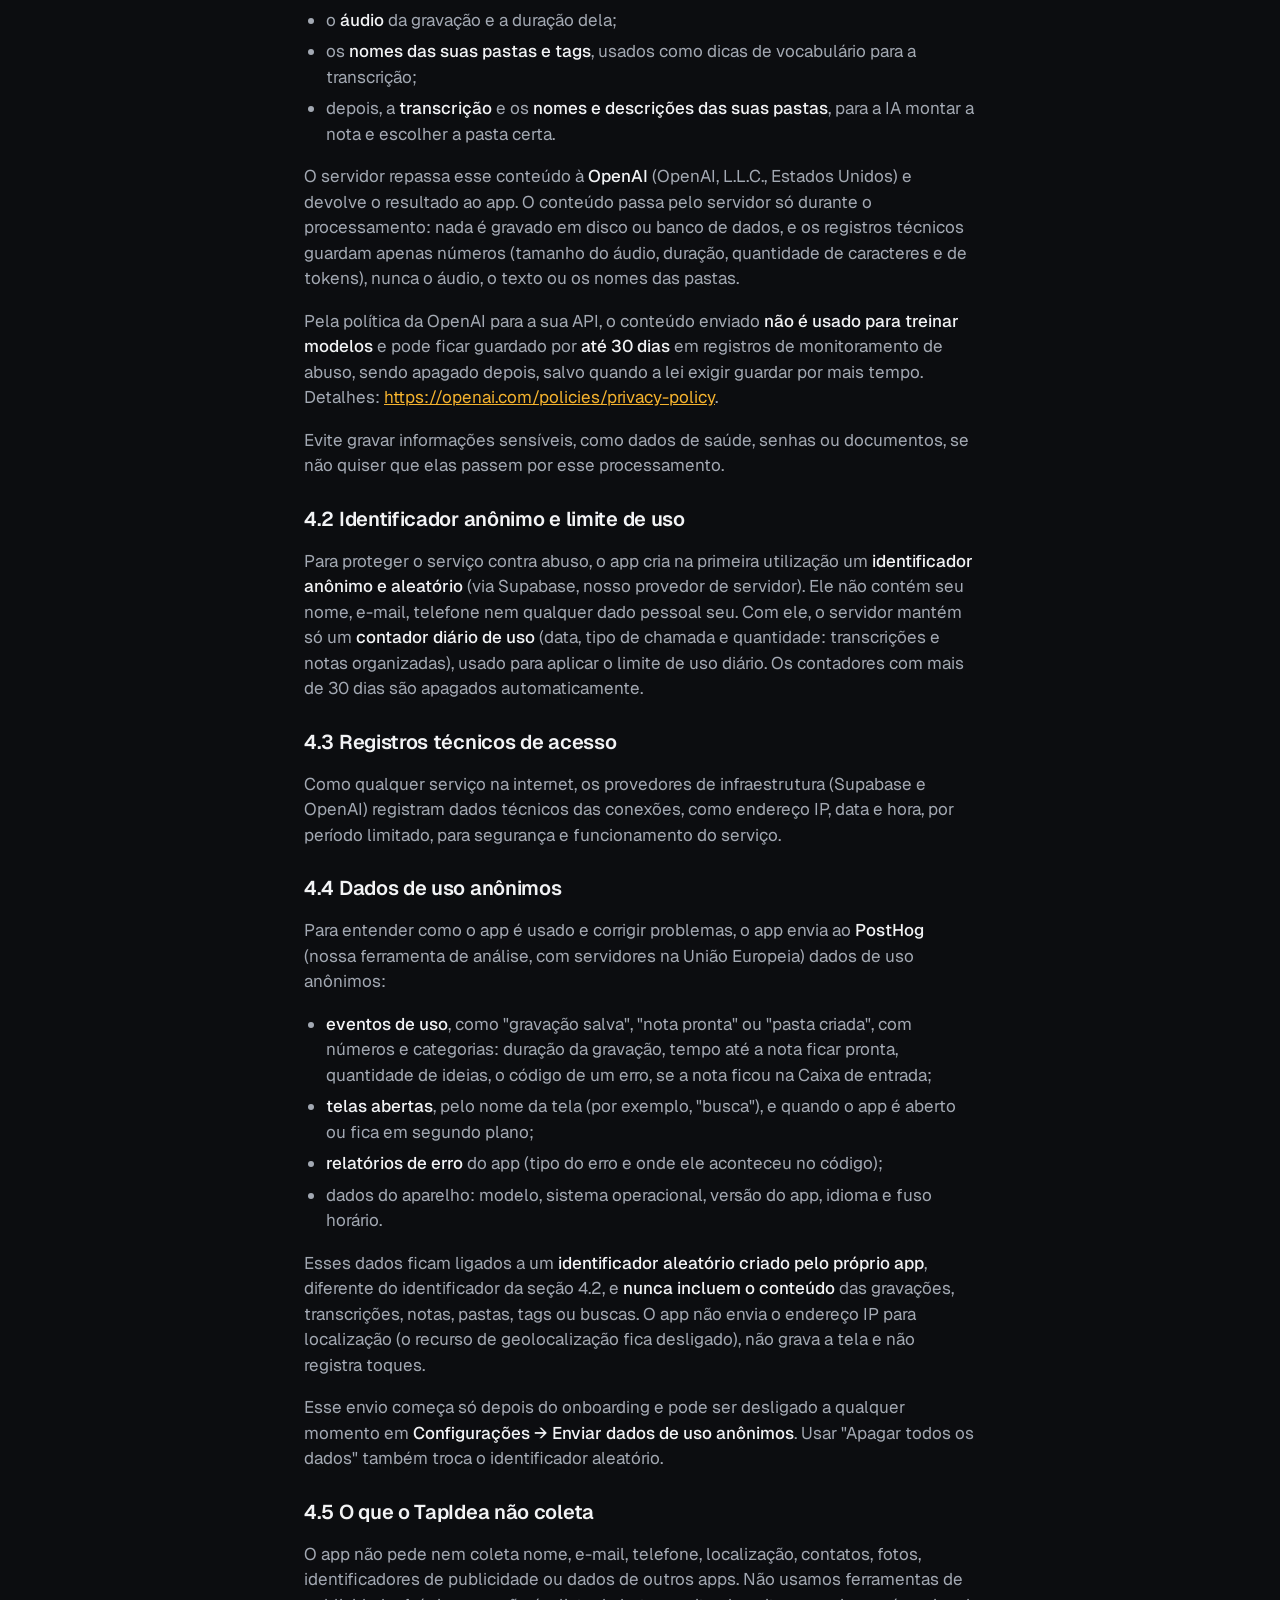
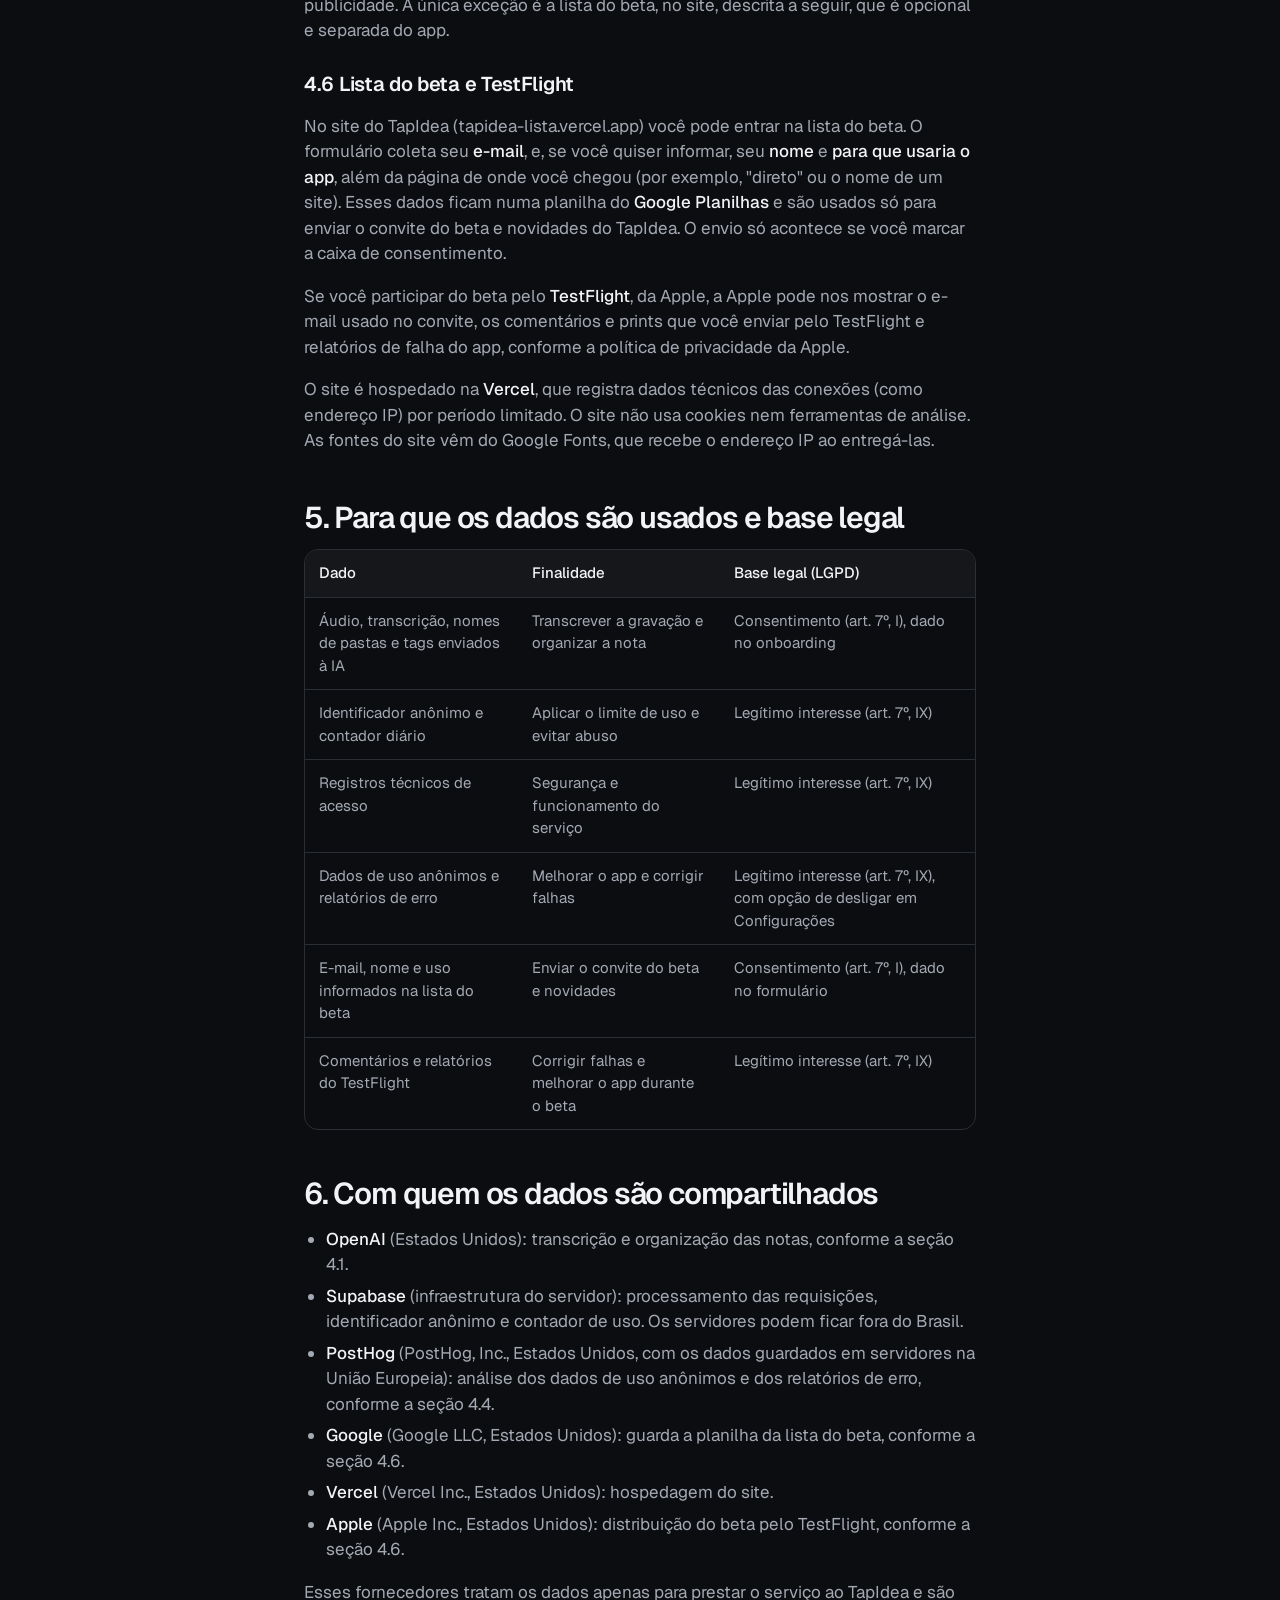
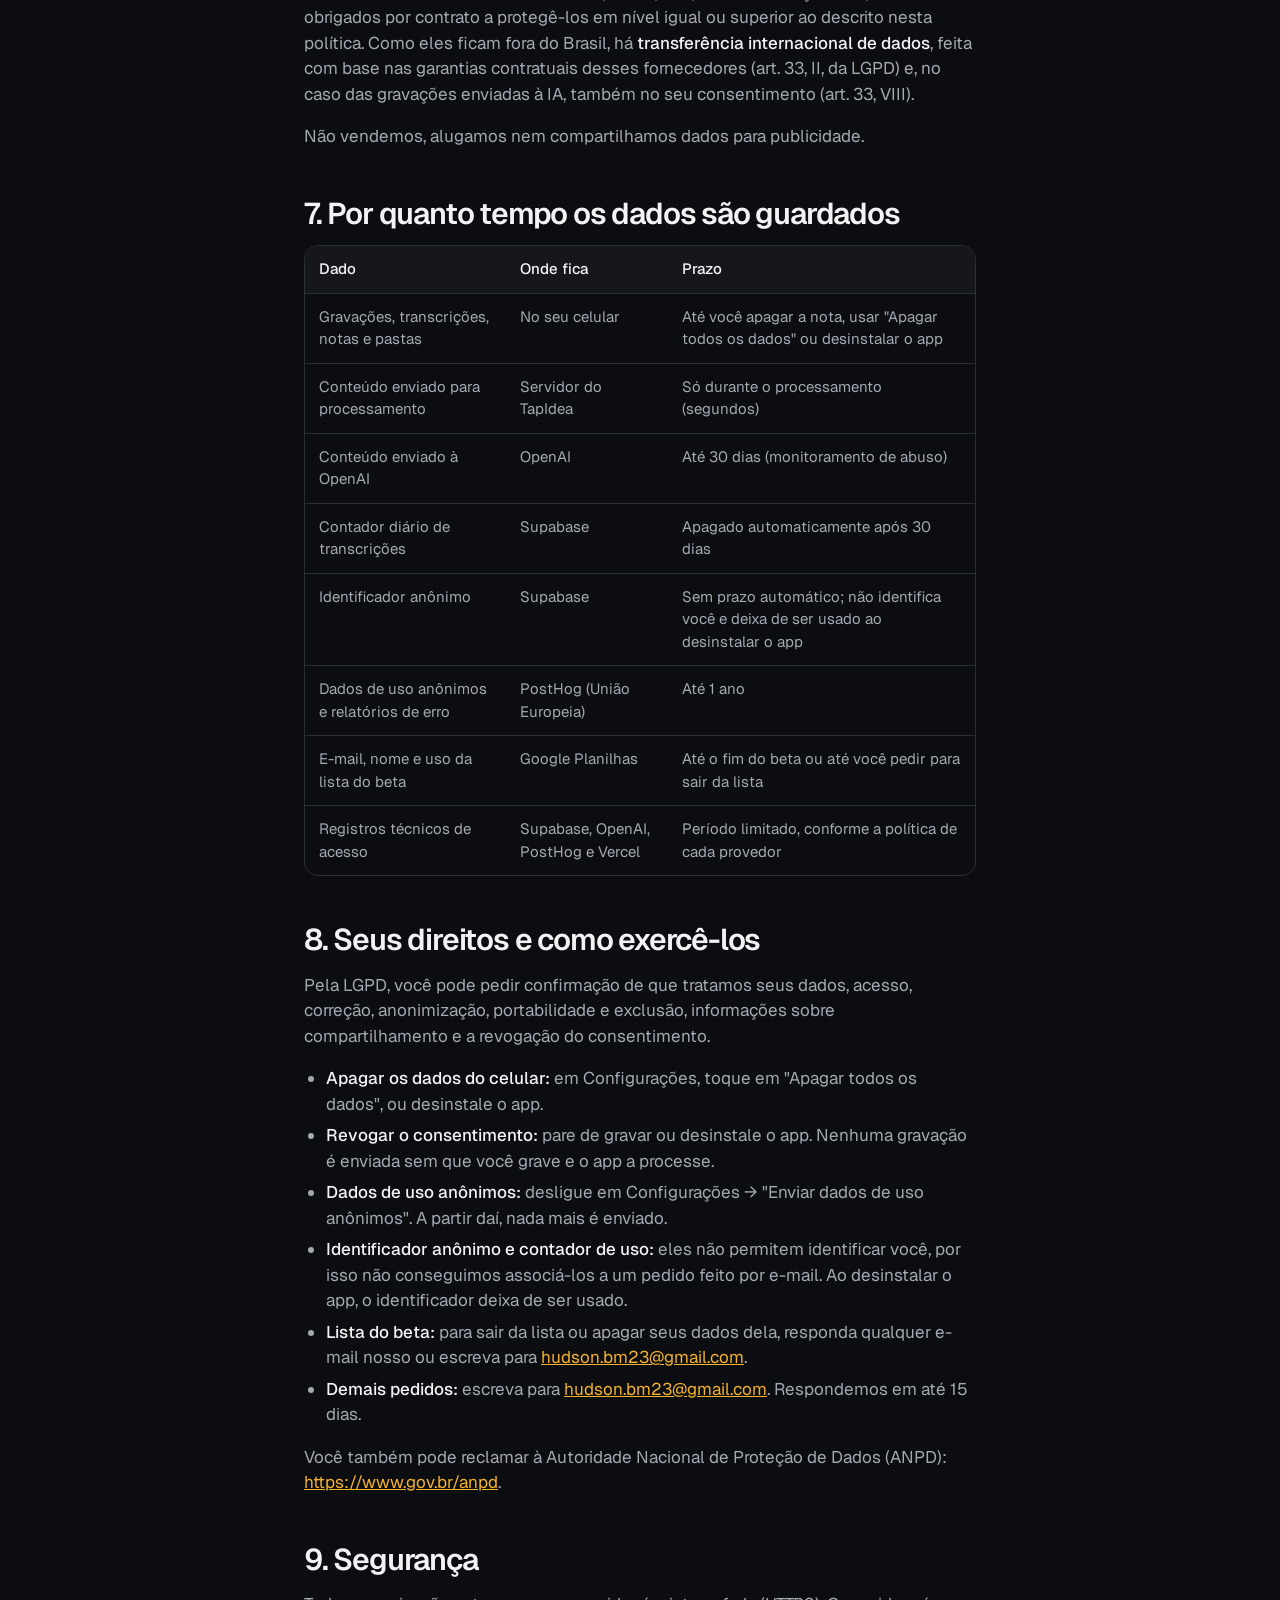
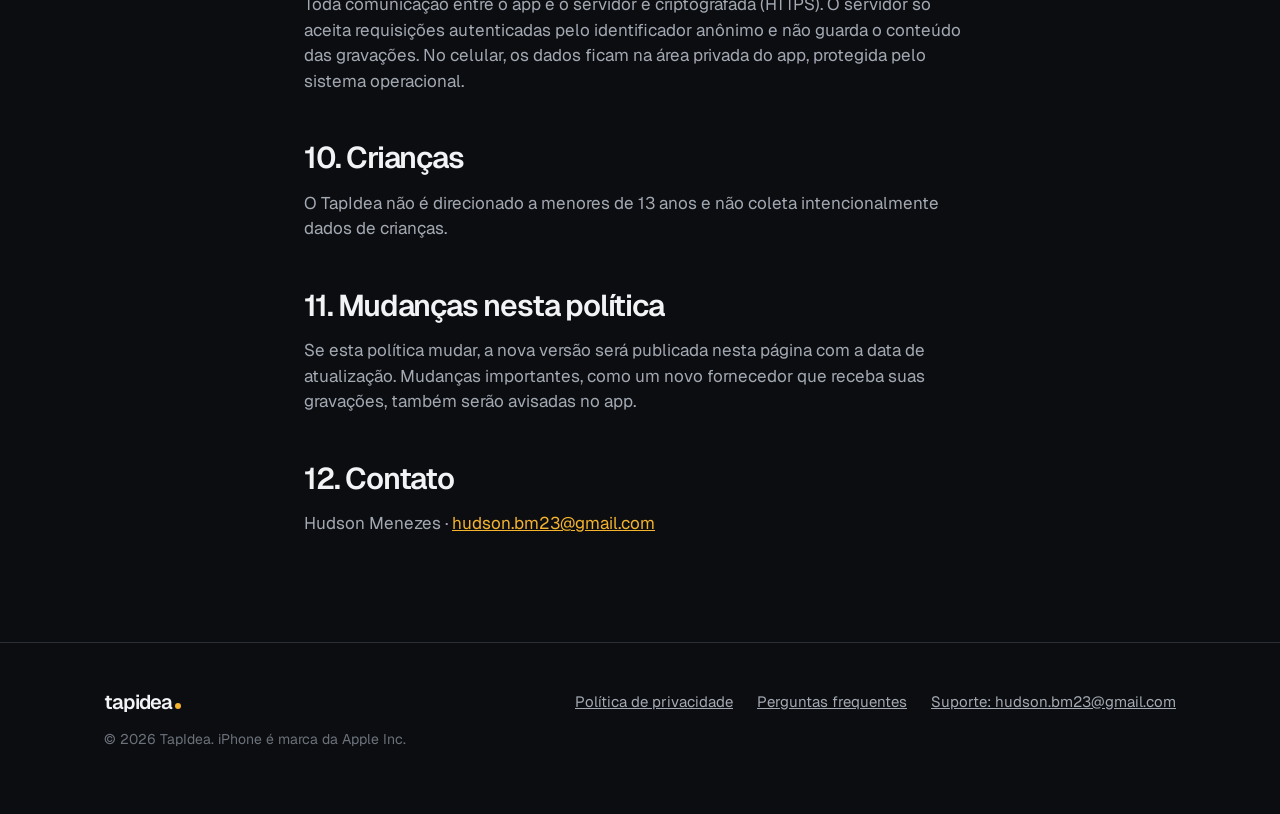
==== commit f918e749: "feat: botões levam à App Store no lugar da lista do beta O formulário da lista sai da página e a seç" ====
--- a/privacidade.html
+++ b/privacidade.html
@@ -31,7 +31,7 @@
     <nav aria-label="Principal" class="nav">
       <a href="/#como-funciona">Como funciona</a>
       <a href="/#perguntas">Perguntas</a>
-      <a class="btn btn-small" href="/#lista">Entrar no beta</a>
+      <a class="btn btn-small" href="https://apps.apple.com/br/app/tapidea/id6822850668">Obter o app</a>
     </nav>
   </div>
 </header>
--- a/styles.css
+++ b/styles.css
@@ -487,7 +487,7 @@
   color: var(--ink2);
 }
 
-/* Lista de espera */
+/* Chamada final para a App Store */
 .join .wrap {
   padding-top: 48px;
   padding-bottom: 48px;
@@ -503,109 +503,6 @@
   }
 }
 
-.form {
-  display: flex;
-  flex-direction: column;
-  gap: 20px;
-  margin-top: 32px;
-}
-
-.field {
-  display: flex;
-  flex-direction: column;
-  gap: 8px;
-}
-
-.field label,
-.check label {
-  font-size: 15px;
-  font-weight: 500;
-}
-
-.opt {
-  color: var(--ink3);
-  font-weight: 400;
-}
-
-.field input,
-.field select {
-  width: 100%;
-  min-height: 52px;
-  padding: 0 18px;
-  border: 1px solid var(--line);
-  border-radius: var(--radius);
-  background: var(--bg);
-  color: var(--ink);
-  font: 400 17px var(--sans);
-  appearance: none;
-}
-
-.field select {
-  background-image: linear-gradient(45deg, transparent 50%, var(--ink2) 50%),
-    linear-gradient(135deg, var(--ink2) 50%, transparent 50%);
-  background-position: calc(100% - 24px) 23px, calc(100% - 18px) 23px;
-  background-size: 6px 6px;
-  background-repeat: no-repeat;
-}
-
-.field input:focus,
-.field select:focus {
-  border-color: var(--amber);
-  outline: none;
-  box-shadow: 0 0 0 3px rgba(245, 179, 46, 0.2);
-}
-
-.field input[aria-invalid='true'] {
-  border-color: var(--danger);
-}
-
-.hint {
-  margin: 0;
-  font-size: 14px;
-  color: var(--ink2);
-}
-
-.check {
-  display: flex;
-  align-items: flex-start;
-  gap: 12px;
-}
-
-.check input {
-  flex: none;
-  width: 22px;
-  height: 22px;
-  margin: 1px 0 0;
-  accent-color: var(--amber);
-}
-
-.check label {
-  font-weight: 400;
-  color: var(--ink2);
-}
-
-.trap {
-  position: absolute;
-  left: -9999px;
-  width: 1px;
-  height: 1px;
-  overflow: hidden;
-}
-
-.status {
-  margin: 0;
-  min-height: 1.5em;
-  font-size: 16px;
-}
-
-.status.ok {
-  color: var(--ok);
-}
-
-.status.error {
-  color: var(--danger);
-}
-
 /* Rodapé */
 .foot {
   padding: 48px 0 64px;
@@ -703,3 +600,246 @@
 .prose tr:last-child td {
   border-bottom: 0;
 }
+
+/* Acessibilidade: texto só para leitores de tela */
+.sr-only {
+  position: absolute;
+  width: 1px;
+  height: 1px;
+  padding: 0;
+  margin: -1px;
+  overflow: hidden;
+  clip: rect(0, 0, 0, 0);
+  white-space: nowrap;
+  border: 0;
+}
+
+/* Dor */
+.pains {
+  list-style: none;
+  margin: 40px 0 0;
+  padding: 0;
+  display: grid;
+  grid-template-columns: repeat(4, minmax(0, 1fr));
+  gap: 16px;
+}
+
+.pain {
+  padding: 28px 24px;
+  border-radius: var(--radius-lg);
+  background: var(--surface);
+  box-shadow: inset 0 0 0 1px var(--line);
+}
+
+.pain svg {
+  width: 28px;
+  height: 28px;
+  margin-bottom: 20px;
+  fill: none;
+  stroke: var(--ink2);
+  stroke-width: 1.8;
+  stroke-linecap: round;
+  stroke-linejoin: round;
+}
+
+.pain p {
+  margin: 8px 0 0;
+  color: var(--ink2);
+  font-size: 16px;
+}
+
+.punch {
+  margin: 48px 0 0;
+  max-width: 22ch;
+  font-size: clamp(26px, 3.4vw, 40px);
+  line-height: 1.15;
+  font-weight: 600;
+  letter-spacing: -0.03em;
+}
+
+@media (max-width: 1000px) {
+  .pains {
+    grid-template-columns: repeat(2, minmax(0, 1fr));
+  }
+}
+
+@media (max-width: 560px) {
+  .pains {
+    grid-template-columns: minmax(0, 1fr);
+  }
+}
+
+/* Antes e depois */
+#ad-title {
+  max-width: 24ch;
+}
+
+#antes-depois {
+  padding-top: 24px;
+}
+
+.ba {
+  display: grid;
+  grid-template-columns: minmax(0, 1fr) auto minmax(0, 1fr);
+  align-items: center;
+  gap: 24px;
+  margin-top: 40px;
+}
+
+.ba figure {
+  margin: 0;
+}
+
+.ba-tag {
+  margin-bottom: 12px;
+  font-family: var(--mono);
+  font-weight: 500;
+  font-size: 12px;
+  letter-spacing: 0.1em;
+  text-transform: uppercase;
+  color: var(--ink2);
+}
+
+.ba-before blockquote {
+  margin: 0;
+  padding: 28px;
+  border-radius: var(--radius-lg);
+  border: 1px dashed var(--line);
+}
+
+.ba-before blockquote p {
+  margin: 0;
+  font-size: clamp(19px, 2vw, 23px);
+  line-height: 1.5;
+  color: var(--ink2);
+  font-style: italic;
+}
+
+.ba-time {
+  display: inline-block;
+  margin-top: 16px;
+  font-family: var(--mono);
+  font-size: 13px;
+  color: var(--ink3);
+}
+
+.ba-arrow {
+  display: flex;
+  justify-content: center;
+}
+
+#orb-mini {
+  width: 96px;
+  height: 96px;
+}
+
+.note {
+  padding: 22px 24px;
+  border-radius: var(--radius-lg);
+  background: var(--surface);
+  box-shadow: inset 0 0 0 1px var(--line), 0 30px 60px rgba(0, 0, 0, 0.35);
+}
+
+.note-meta {
+  display: flex;
+  align-items: center;
+  gap: 10px;
+  font-size: 14px;
+  color: var(--ink3);
+}
+
+.chip-folder {
+  padding: 4px 12px;
+  border-radius: 999px;
+  background: var(--surface2);
+  color: var(--ink);
+}
+
+.note-title {
+  margin: 14px 0 0;
+  font-size: 24px;
+  line-height: 1.25;
+  font-weight: 500;
+  letter-spacing: -0.025em;
+}
+
+.note-summary {
+  margin: 8px 0 0;
+  font-size: 15px;
+  color: var(--ink2);
+}
+
+.note-items {
+  list-style: none;
+  margin: 16px 0 0;
+  padding: 0;
+  border-top: 1px solid var(--line);
+}
+
+.note-items li {
+  display: flex;
+  align-items: center;
+  gap: 14px;
+  padding: 12px 0;
+  border-bottom: 1px solid var(--line);
+  font-size: 16px;
+}
+
+.mk {
+  flex: none;
+  width: 14px;
+  display: inline-flex;
+  justify-content: center;
+}
+
+.mk-task {
+  height: 14px;
+  border: 1.6px solid var(--ink2);
+  border-radius: 3px;
+}
+
+.mk-q {
+  font-family: var(--mono);
+  font-weight: 500;
+  color: var(--ink2);
+}
+
+.note-tags {
+  display: flex;
+  gap: 8px;
+  margin: 16px 0 0;
+}
+
+.note-tags span {
+  padding: 4px 10px;
+  border-radius: 8px;
+  background: var(--surface2);
+  font-family: var(--mono);
+  font-size: 12px;
+  color: var(--ink2);
+}
+
+@media (max-width: 860px) {
+  .ba {
+    grid-template-columns: minmax(0, 1fr);
+    gap: 16px;
+  }
+
+  #orb-mini {
+    width: 72px;
+    height: 72px;
+  }
+}
+
+/* Chamada para a App Store no fim de uma seção */
+.section-cta {
+  display: flex;
+  flex-wrap: wrap;
+  align-items: center;
+  gap: 8px 20px;
+  margin-top: 32px;
+}
+
+.section-cta .fine {
+  margin: 0;
+}
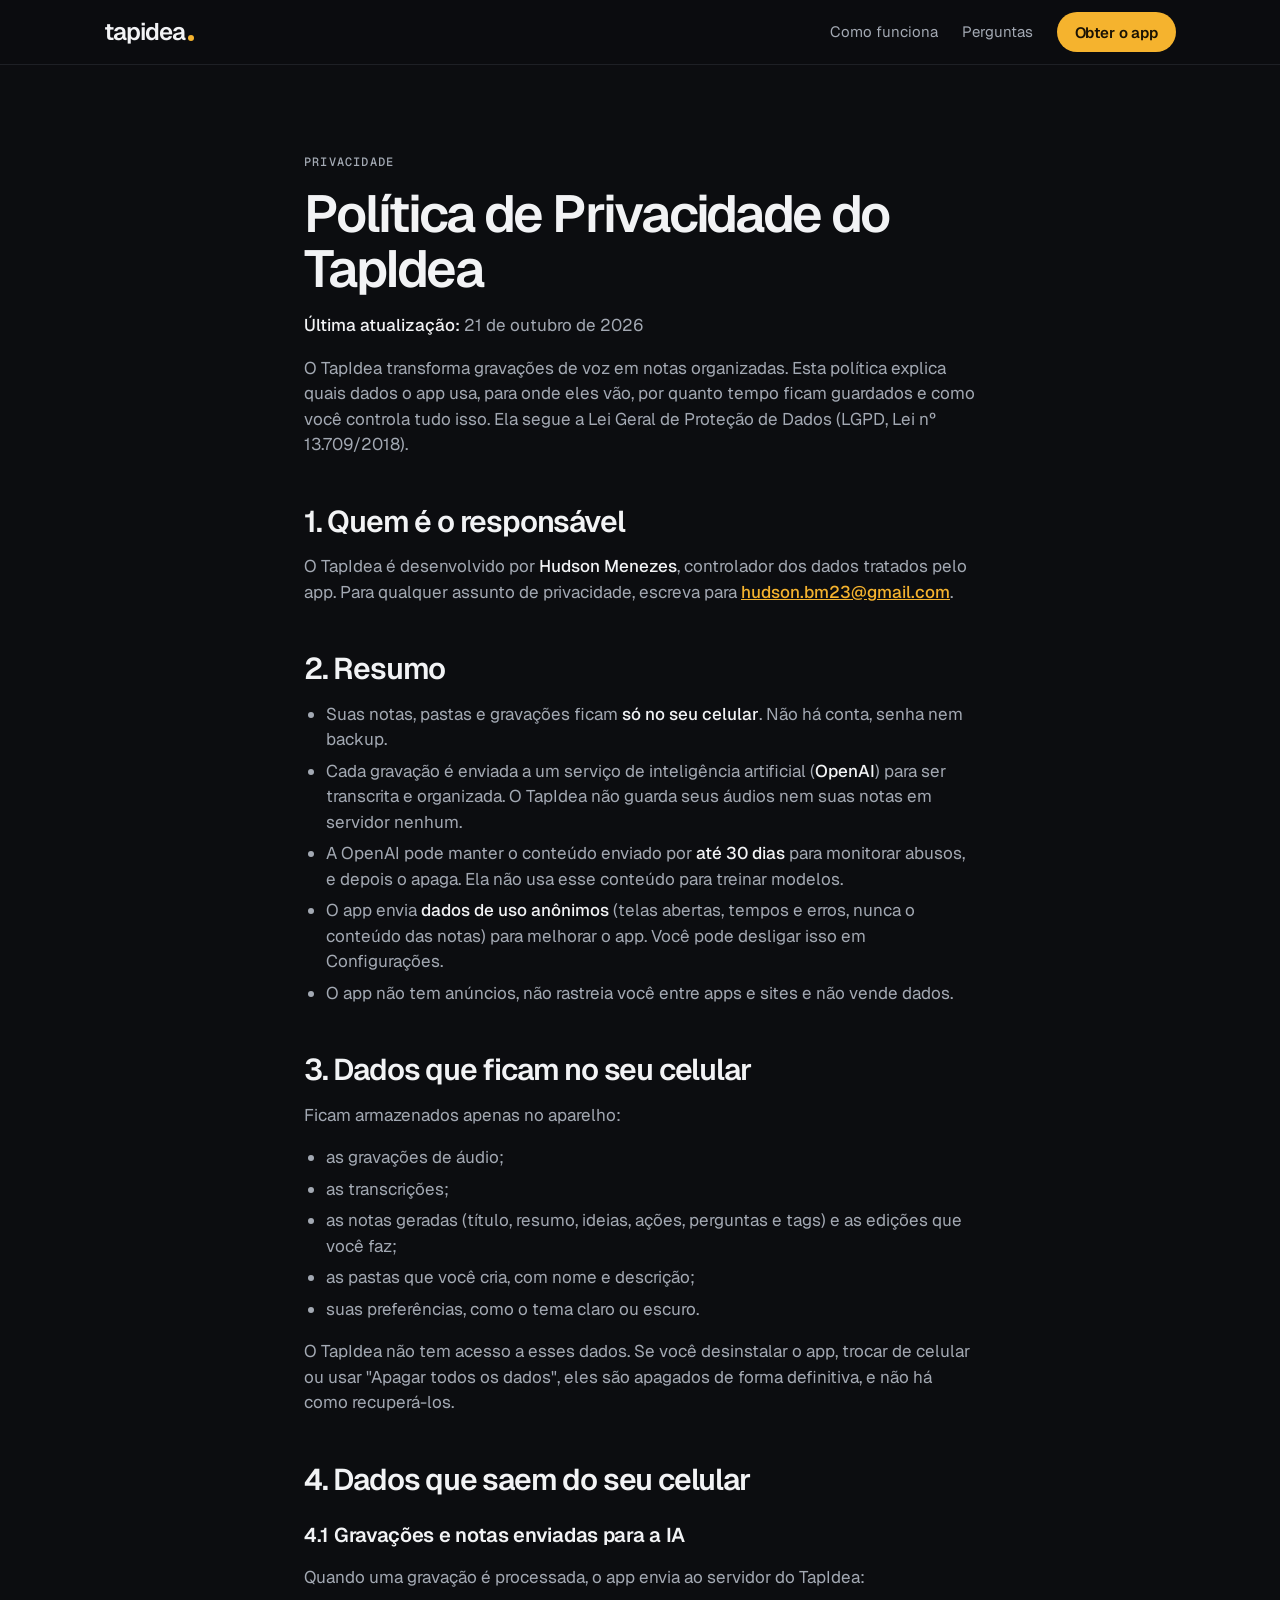
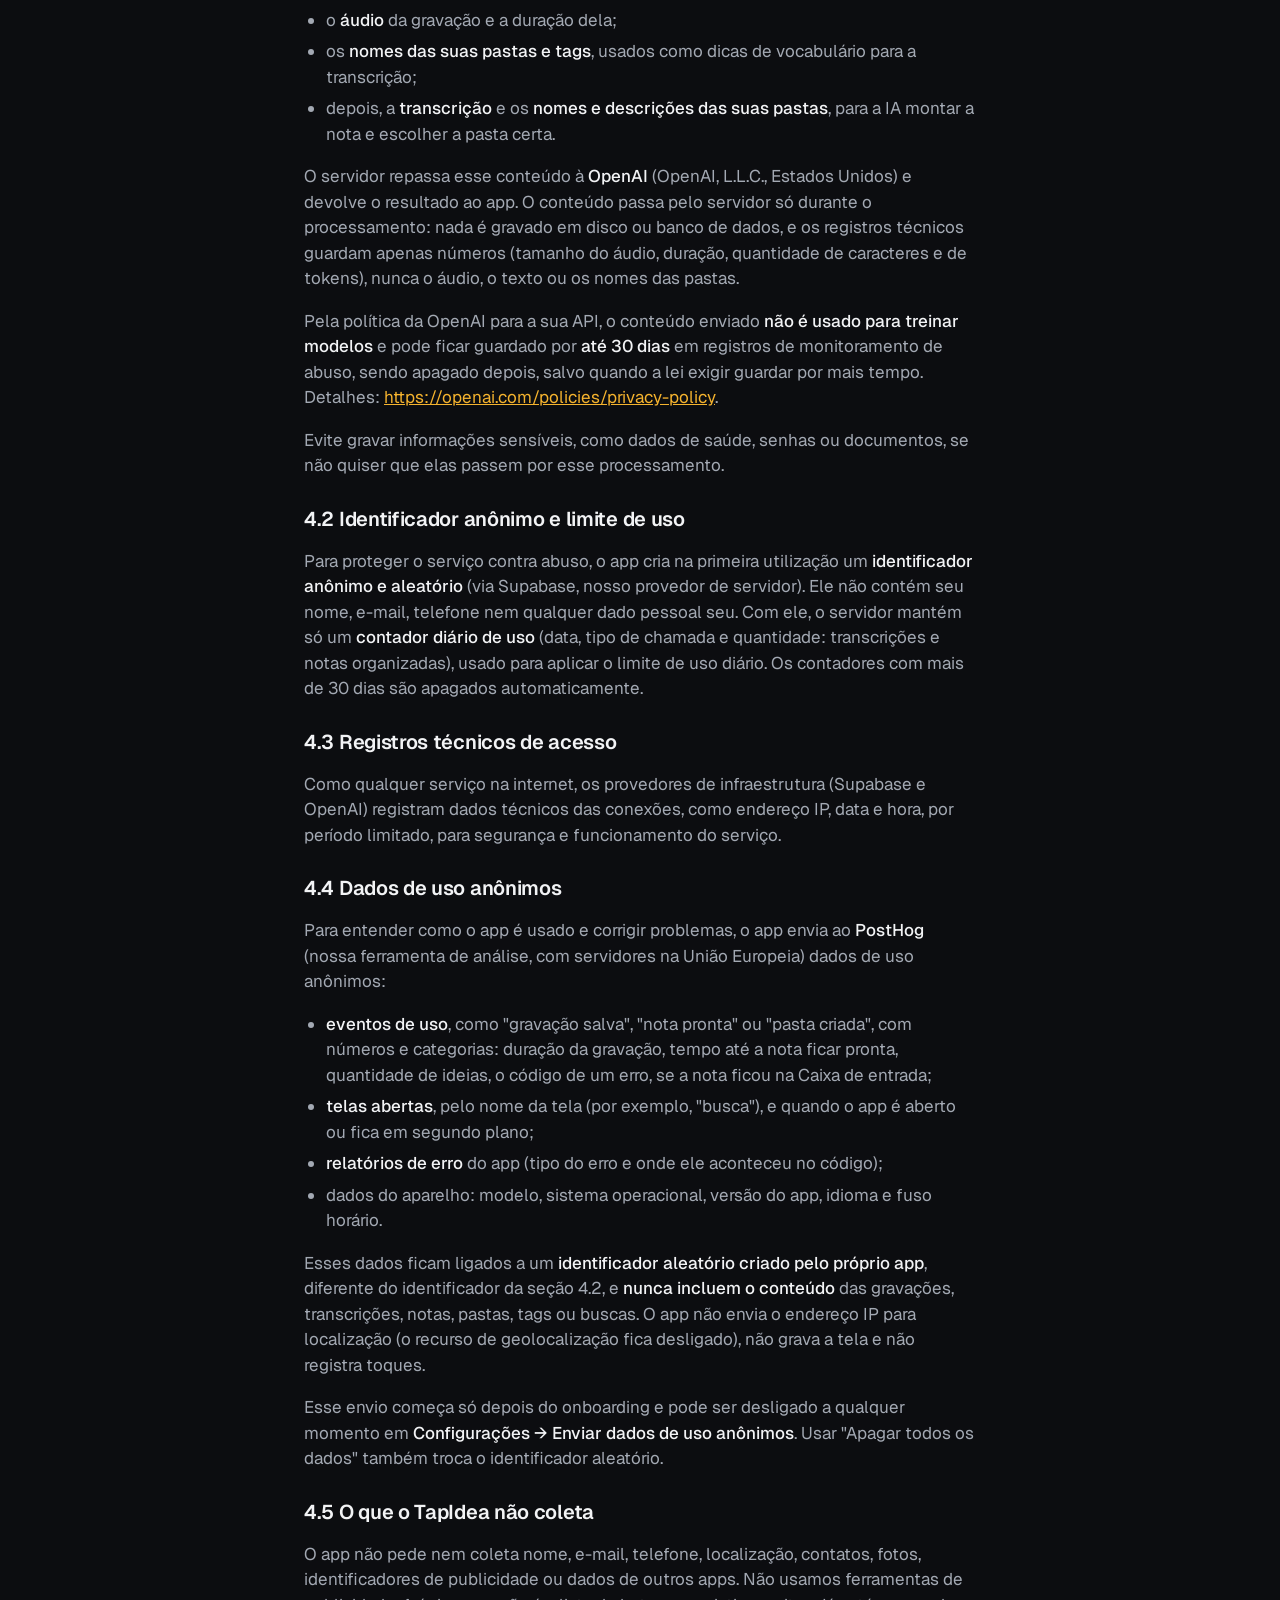
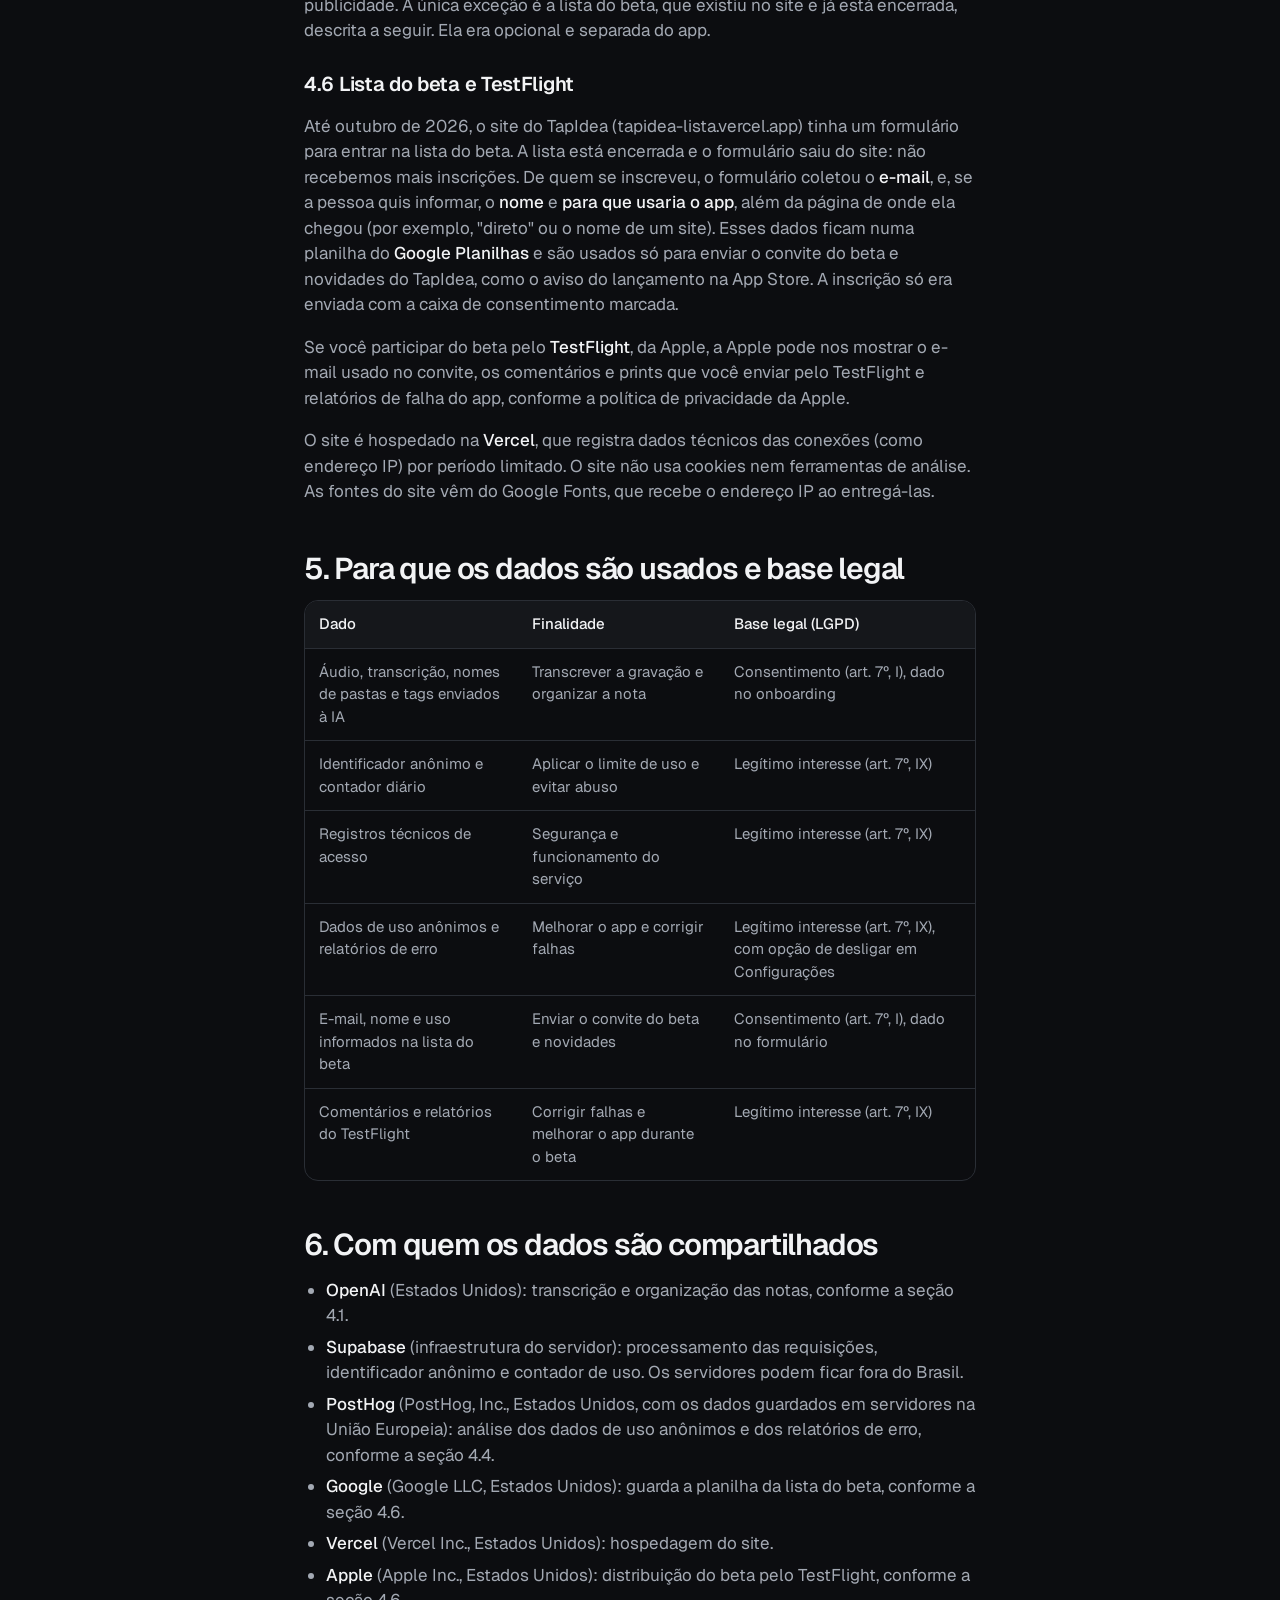
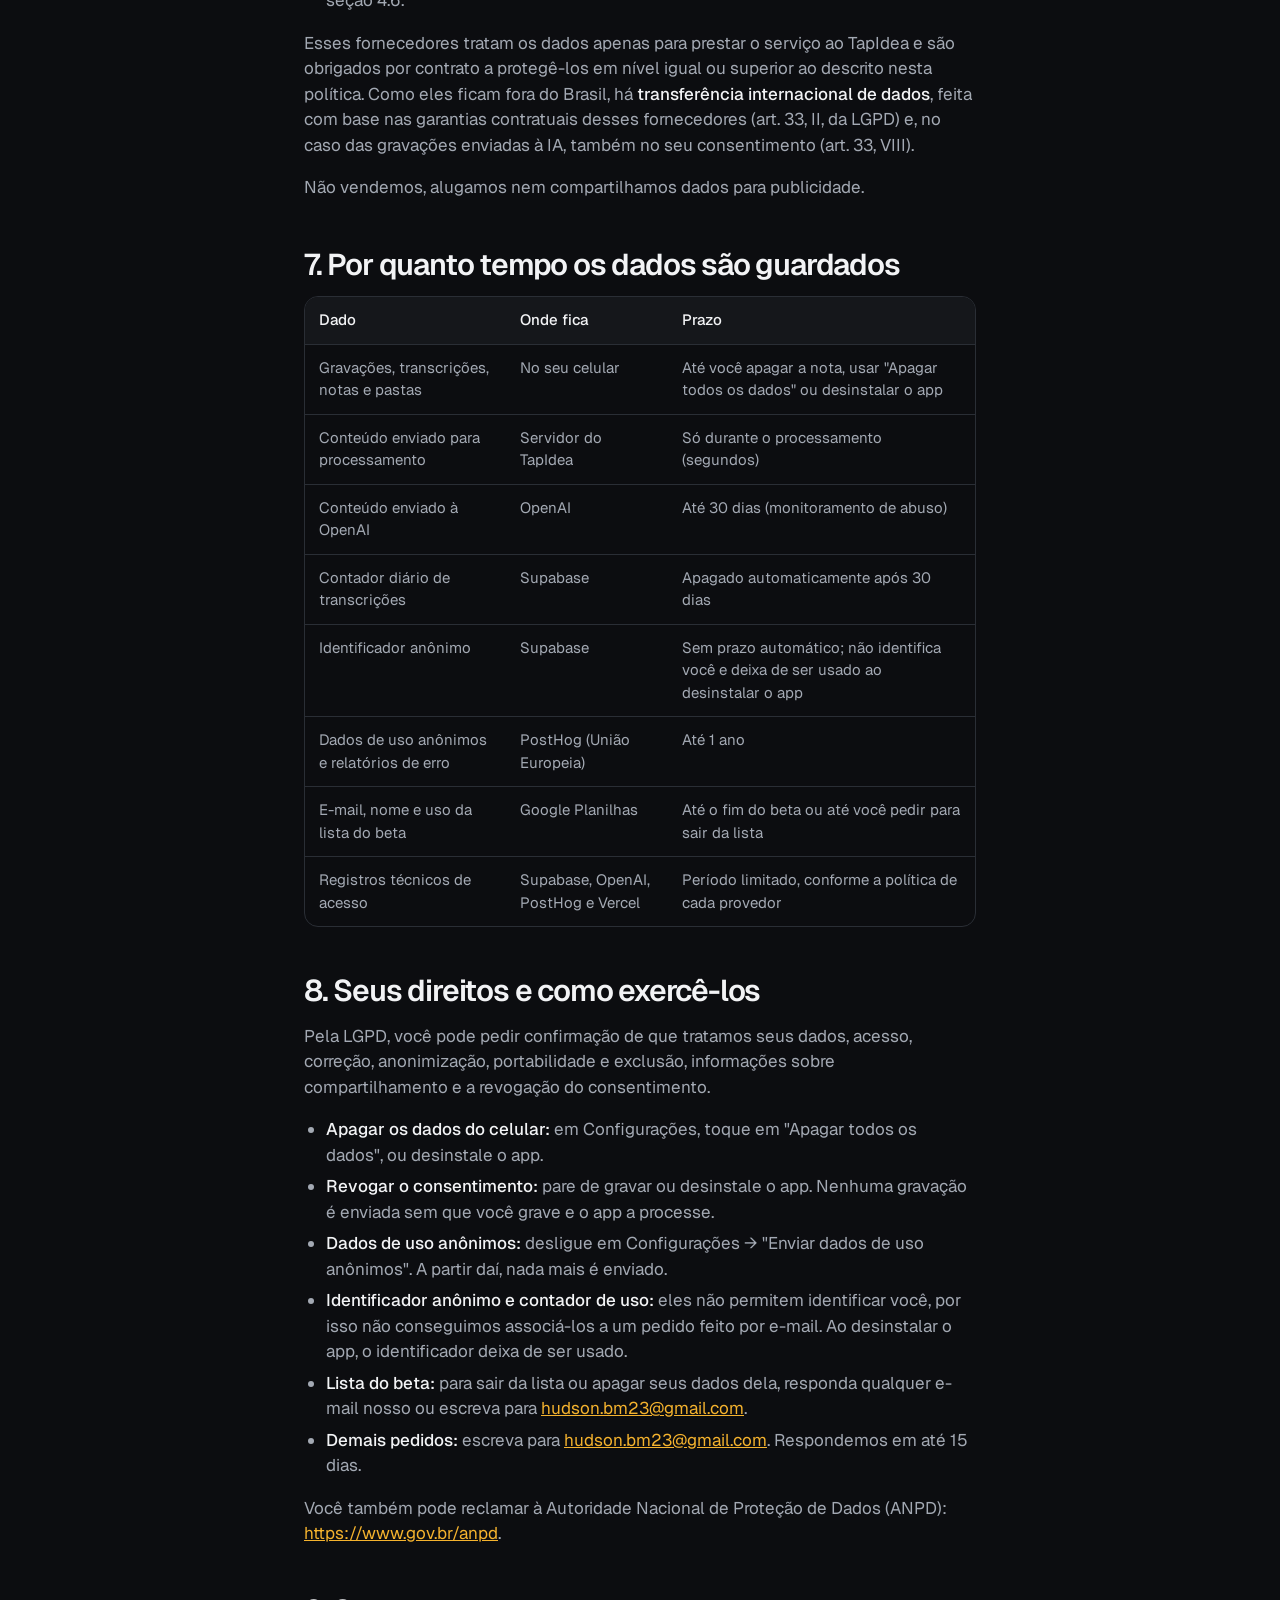
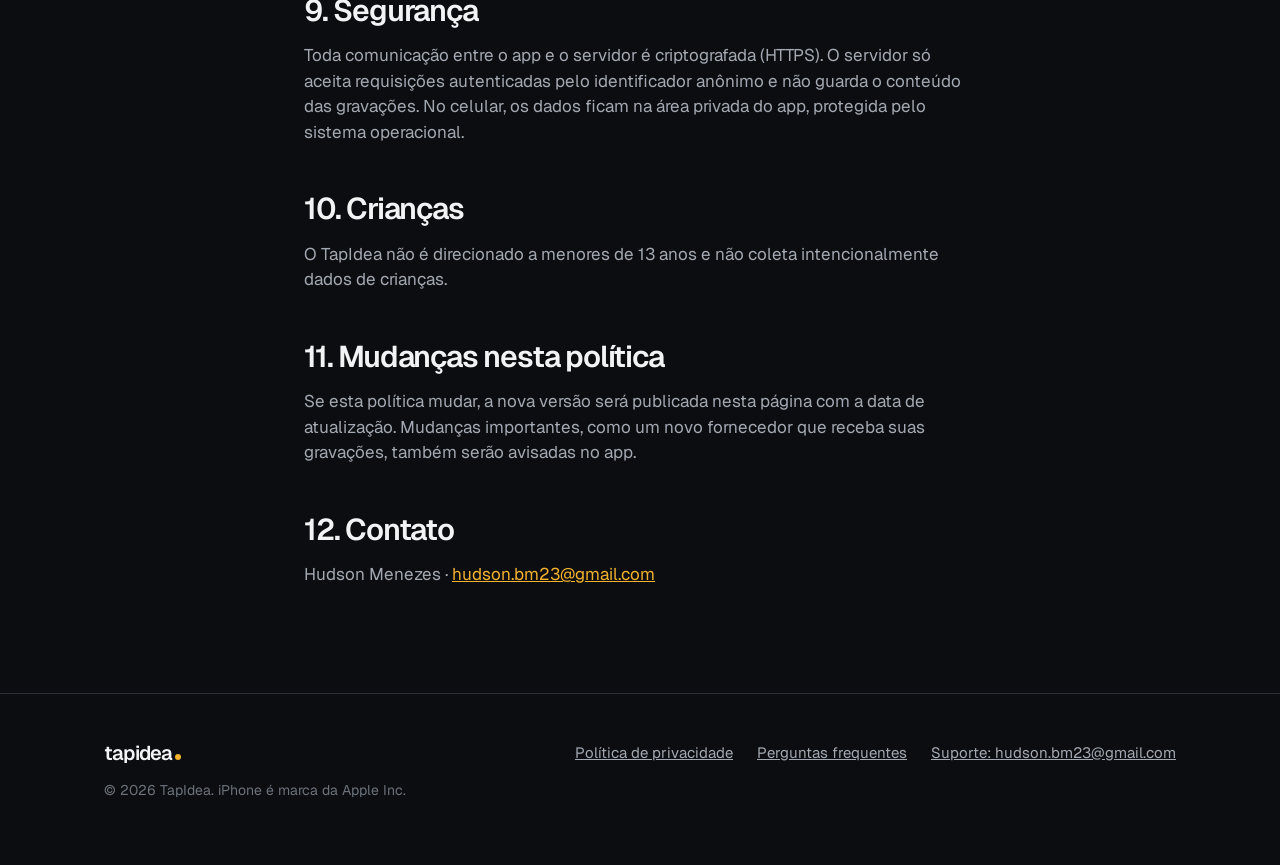
==== commit 578b30b4: "docs(privacidade): lista do beta encerrada Co-Authored-By: Claude Opus 5.5 <noreply@anthropic.com>" ====
--- a/privacidade.html
+++ b/privacidade.html
@@ -40,7 +40,7 @@
   <article class="wrap narrow prose">
     <p class="label">Privacidade</p>
     <h1>Política de Privacidade do TapIdea</h1>
-<p><strong>Última atualização:</strong> 14 de outubro de 2026</p>
+<p><strong>Última atualização:</strong> 21 de outubro de 2026</p>
 <p>O TapIdea transforma gravações de voz em notas organizadas. Esta política explica quais dados o app usa, para onde eles vão, por quanto tempo ficam guardados e como você controla tudo isso. Ela segue a Lei Geral de Proteção de Dados (LGPD, Lei nº 13.709/2018).</p>
 <h2>1. Quem é o responsável</h2>
 <p>O TapIdea é desenvolvido por <strong>Hudson Menezes</strong>, controlador dos dados tratados pelo app. Para qualquer assunto de privacidade, escreva para <strong><a href="mailto:hudson.bm23@gmail.com">hudson.bm23@gmail.com</a></strong>.</p>
@@ -88,9 +88,9 @@
 <p>Esses dados ficam ligados a um <strong>identificador aleatório criado pelo próprio app</strong>, diferente do identificador da seção 4.2, e <strong>nunca incluem o conteúdo</strong> das gravações, transcrições, notas, pastas, tags ou buscas. O app não envia o endereço IP para localização (o recurso de geolocalização fica desligado), não grava a tela e não registra toques.</p>
 <p>Esse envio começa só depois do onboarding e pode ser desligado a qualquer momento em <strong>Configurações → Enviar dados de uso anônimos</strong>. Usar &quot;Apagar todos os dados&quot; também troca o identificador aleatório.</p>
 <h3>4.5 O que o TapIdea não coleta</h3>
-<p>O app não pede nem coleta nome, e-mail, telefone, localização, contatos, fotos, identificadores de publicidade ou dados de outros apps. Não usamos ferramentas de publicidade. A única exceção é a lista do beta, no site, descrita a seguir, que é opcional e separada do app.</p>
+<p>O app não pede nem coleta nome, e-mail, telefone, localização, contatos, fotos, identificadores de publicidade ou dados de outros apps. Não usamos ferramentas de publicidade. A única exceção é a lista do beta, que existiu no site e já está encerrada, descrita a seguir. Ela era opcional e separada do app.</p>
 <h3>4.6 Lista do beta e TestFlight</h3>
-<p>No site do TapIdea (tapidea-lista.vercel.app) você pode entrar na lista do beta. O formulário coleta seu <strong>e-mail</strong>, e, se você quiser informar, seu <strong>nome</strong> e <strong>para que usaria o app</strong>, além da página de onde você chegou (por exemplo, &quot;direto&quot; ou o nome de um site). Esses dados ficam numa planilha do <strong>Google Planilhas</strong> e são usados só para enviar o convite do beta e novidades do TapIdea. O envio só acontece se você marcar a caixa de consentimento.</p>
+<p>Até outubro de 2026, o site do TapIdea (tapidea-lista.vercel.app) tinha um formulário para entrar na lista do beta. A lista está encerrada e o formulário saiu do site: não recebemos mais inscrições. De quem se inscreveu, o formulário coletou o <strong>e-mail</strong>, e, se a pessoa quis informar, o <strong>nome</strong> e <strong>para que usaria o app</strong>, além da página de onde ela chegou (por exemplo, &quot;direto&quot; ou o nome de um site). Esses dados ficam numa planilha do <strong>Google Planilhas</strong> e são usados só para enviar o convite do beta e novidades do TapIdea, como o aviso do lançamento na App Store. A inscrição só era enviada com a caixa de consentimento marcada.</p>
 <p>Se você participar do beta pelo <strong>TestFlight</strong>, da Apple, a Apple pode nos mostrar o e-mail usado no convite, os comentários e prints que você enviar pelo TestFlight e relatórios de falha do app, conforme a política de privacidade da Apple.</p>
 <p>O site é hospedado na <strong>Vercel</strong>, que registra dados técnicos das conexões (como endereço IP) por período limitado. O site não usa cookies nem ferramentas de análise. As fontes do site vêm do Google Fonts, que recebe o endereço IP ao entregá-las.</p>
 <h2>5. Para que os dados são usados e base legal</h2>
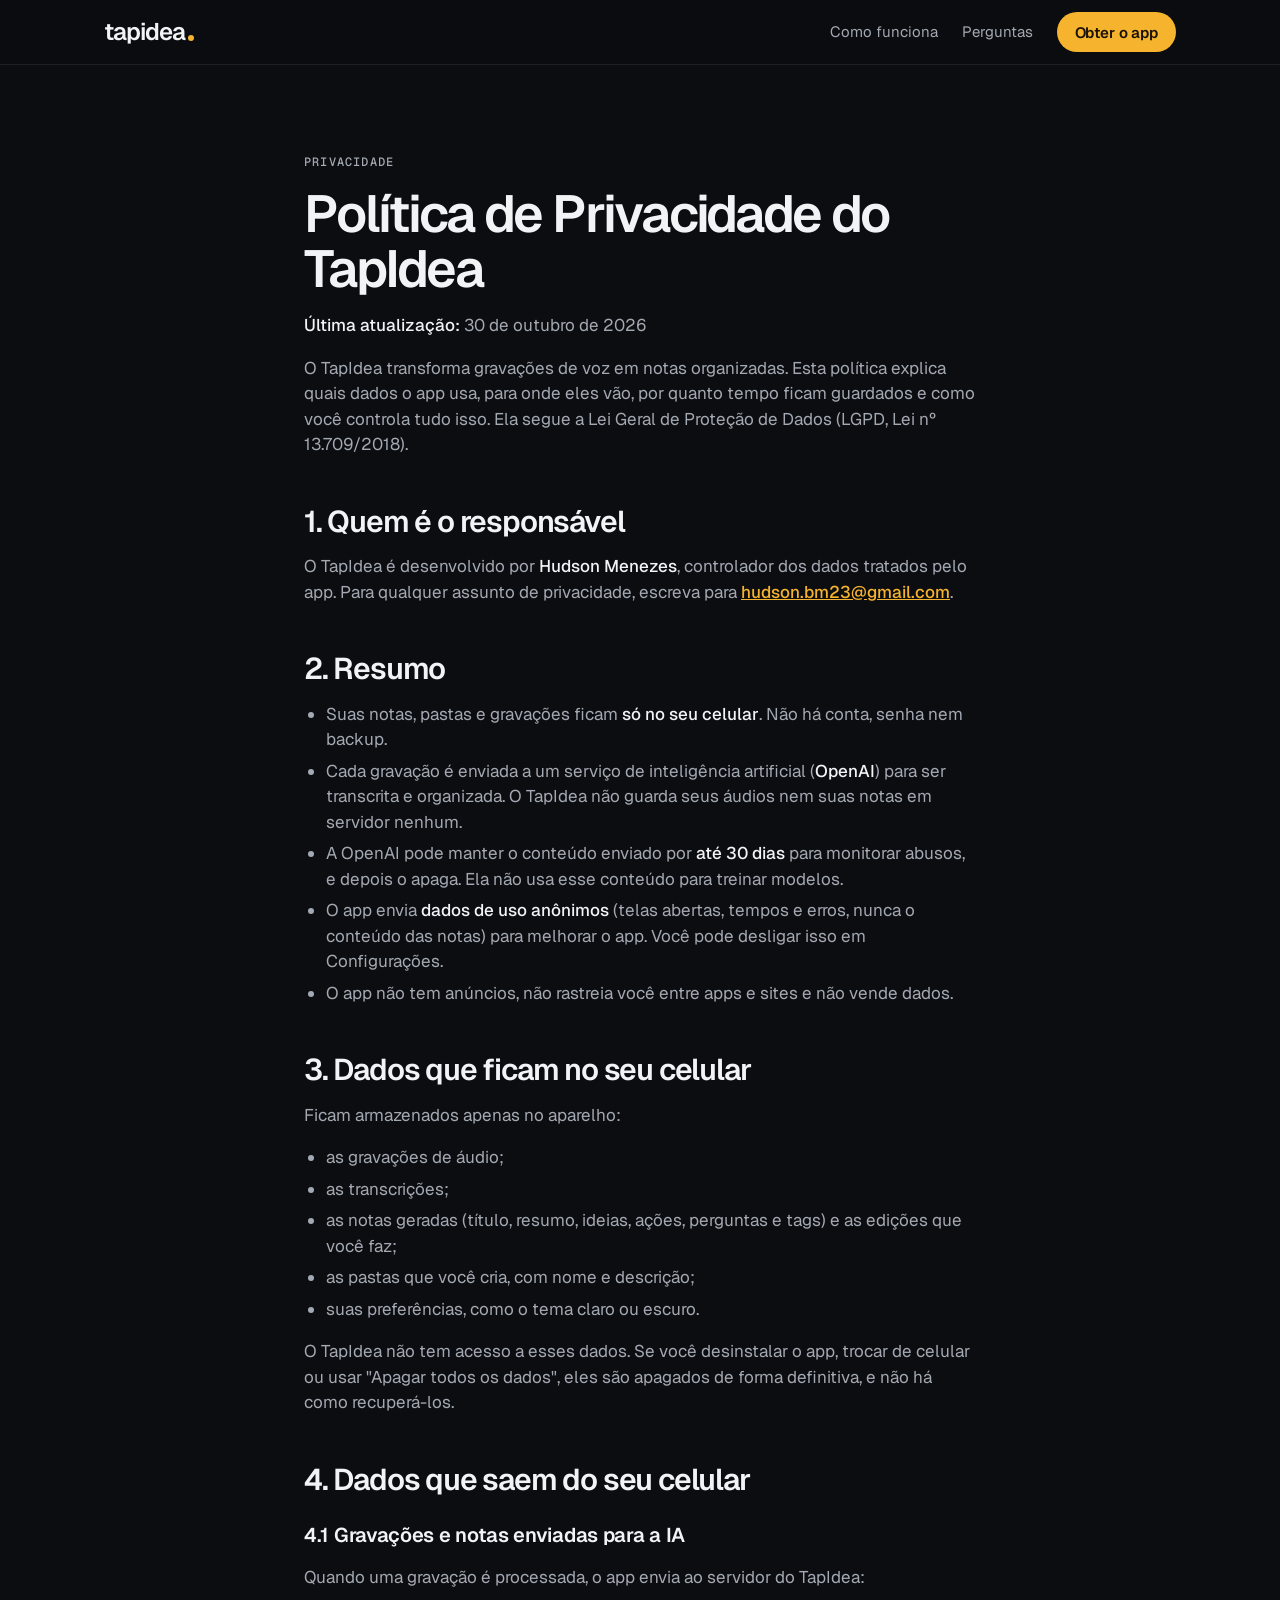
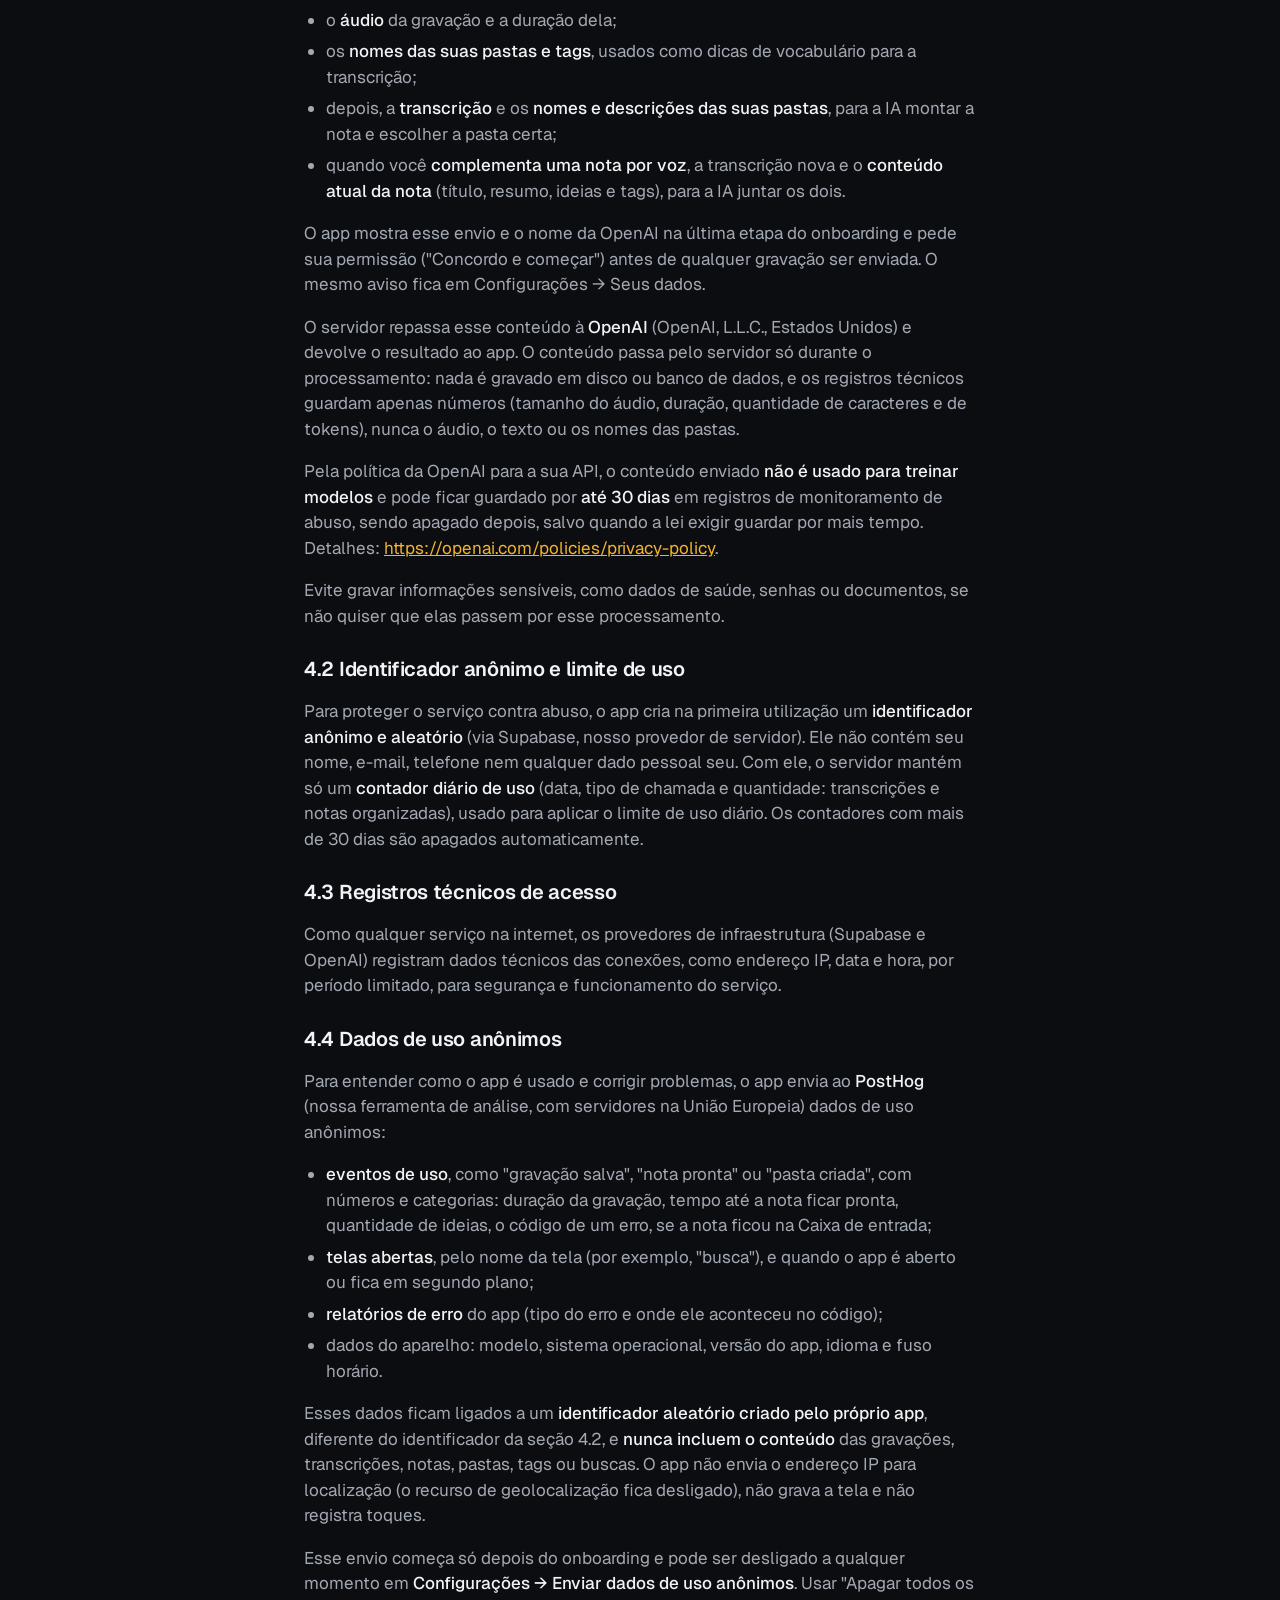
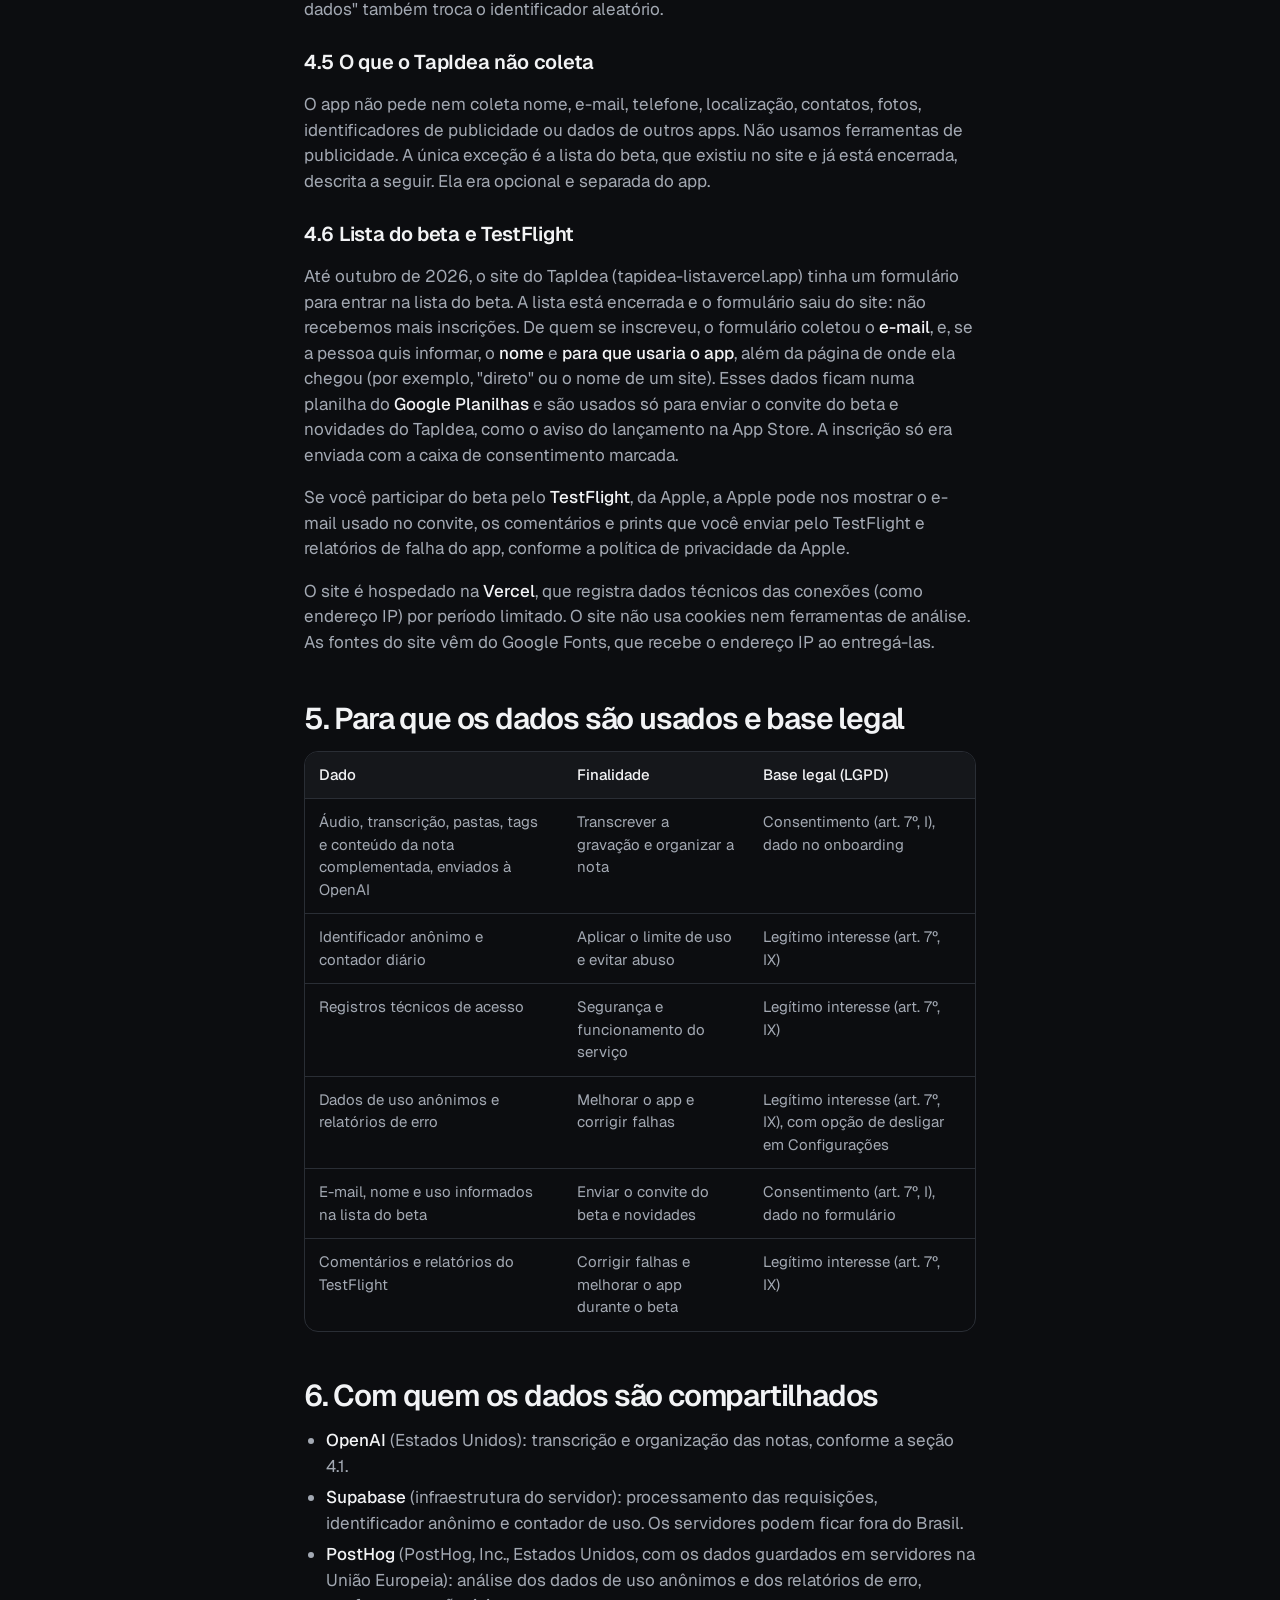
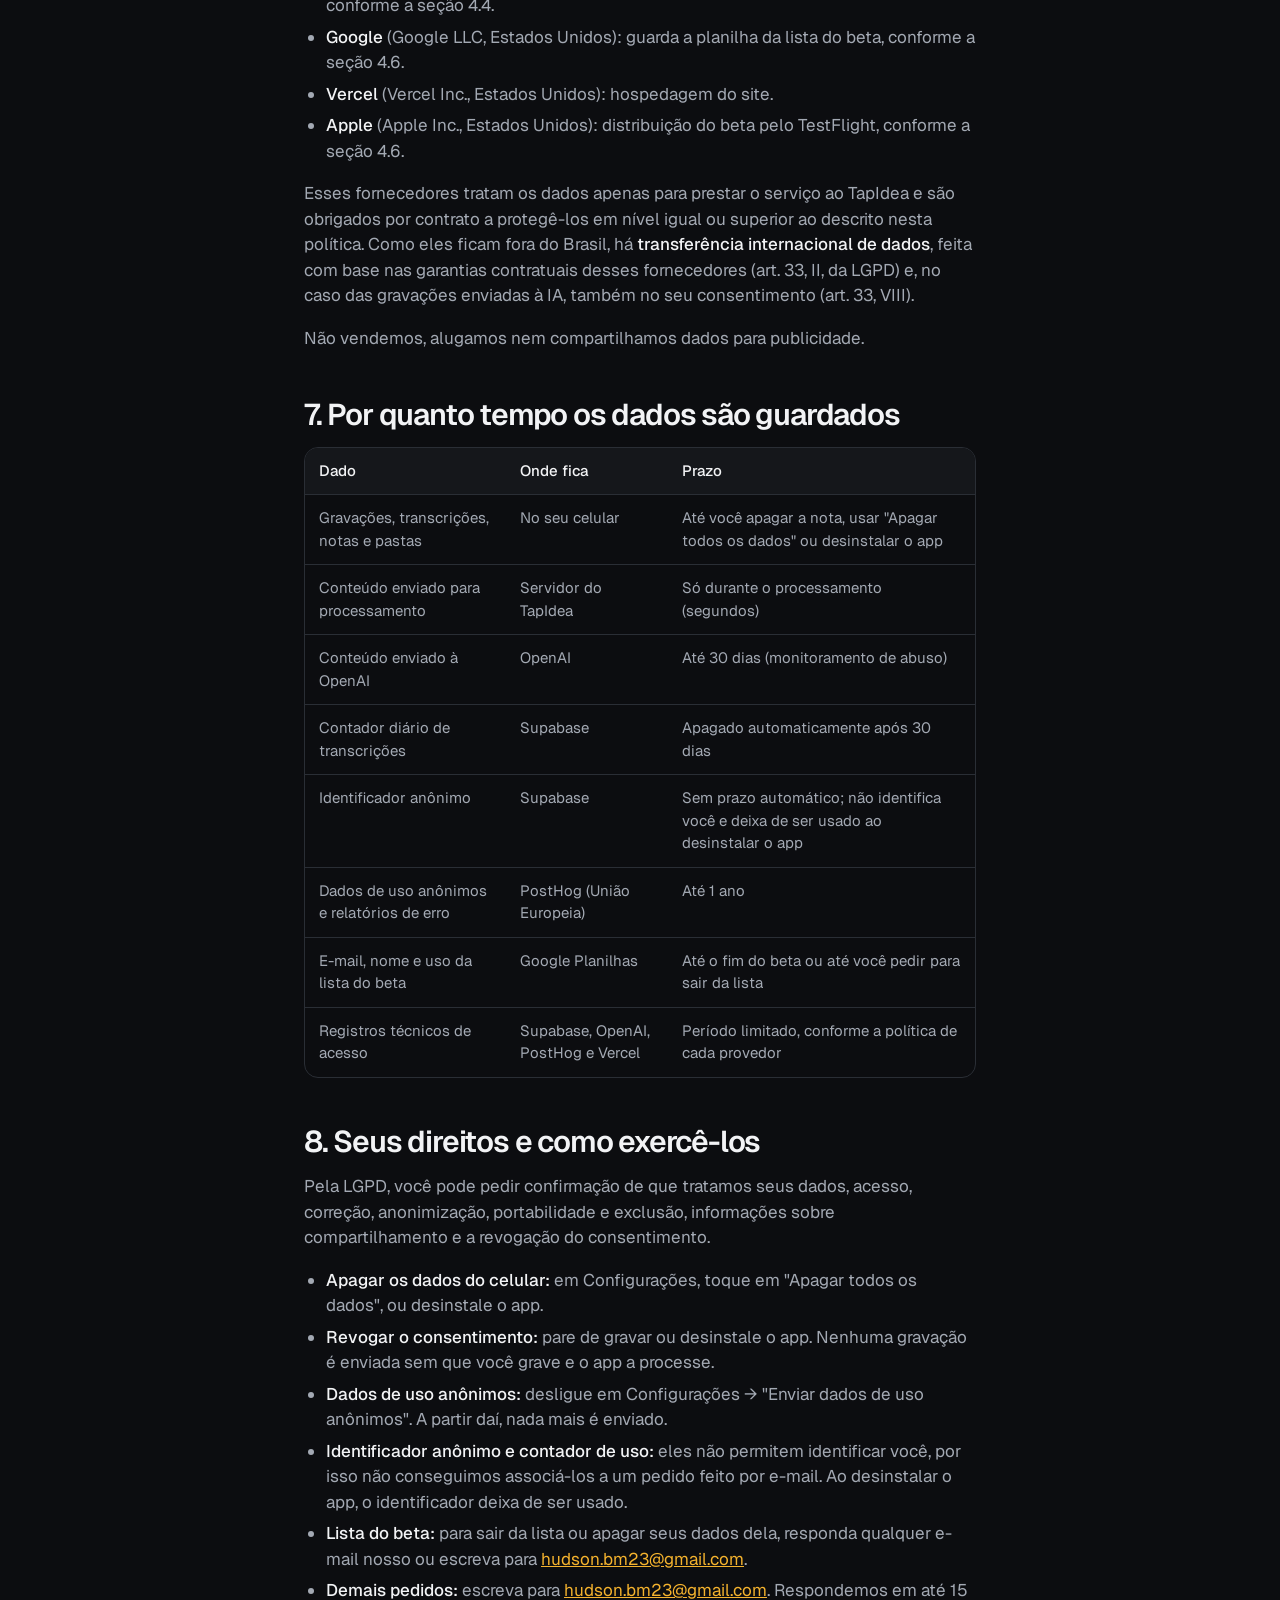
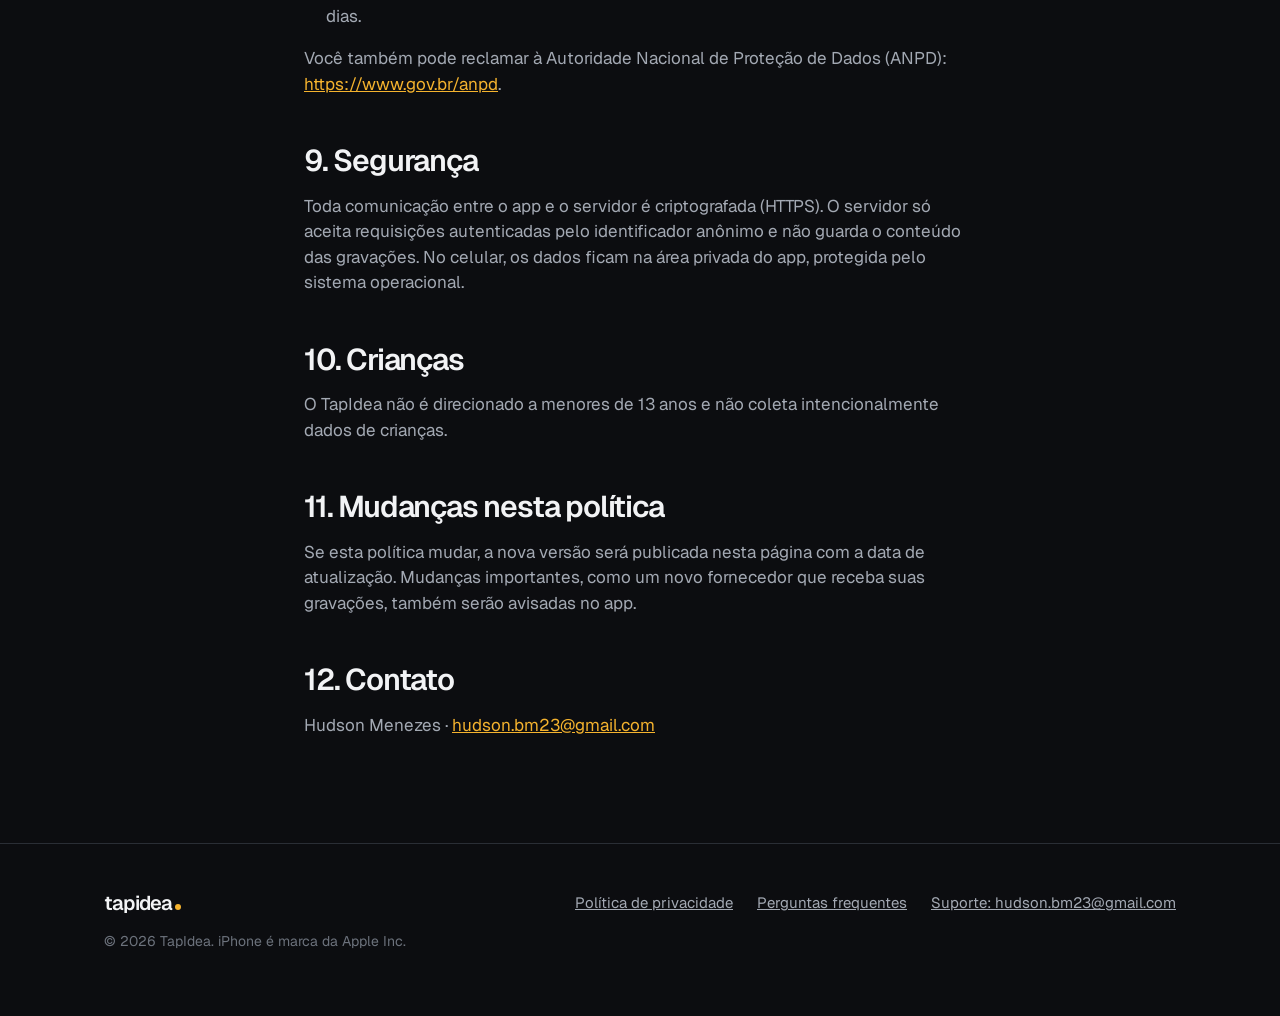
==== commit eeeb421f: "docs(privacidade): conteúdo da nota complementada e aviso no app Co-Authored-By: Claude Opus 5.5 <no" ====
--- a/privacidade.html
+++ b/privacidade.html
@@ -40,7 +40,7 @@
   <article class="wrap narrow prose">
     <p class="label">Privacidade</p>
     <h1>Política de Privacidade do TapIdea</h1>
-<p><strong>Última atualização:</strong> 21 de outubro de 2026</p>
+<p><strong>Última atualização:</strong> 30 de outubro de 2026</p>
 <p>O TapIdea transforma gravações de voz em notas organizadas. Esta política explica quais dados o app usa, para onde eles vão, por quanto tempo ficam guardados e como você controla tudo isso. Ela segue a Lei Geral de Proteção de Dados (LGPD, Lei nº 13.709/2018).</p>
 <h2>1. Quem é o responsável</h2>
 <p>O TapIdea é desenvolvido por <strong>Hudson Menezes</strong>, controlador dos dados tratados pelo app. Para qualquer assunto de privacidade, escreva para <strong><a href="mailto:hudson.bm23@gmail.com">hudson.bm23@gmail.com</a></strong>.</p>
@@ -68,8 +68,10 @@
 <ul>
 <li>o <strong>áudio</strong> da gravação e a duração dela;</li>
 <li>os <strong>nomes das suas pastas e tags</strong>, usados como dicas de vocabulário para a transcrição;</li>
-<li>depois, a <strong>transcrição</strong> e os <strong>nomes e descrições das suas pastas</strong>, para a IA montar a nota e escolher a pasta certa.</li>
-</ul>
+<li>depois, a <strong>transcrição</strong> e os <strong>nomes e descrições das suas pastas</strong>, para a IA montar a nota e escolher a pasta certa;</li>
+<li>quando você <strong>complementa uma nota por voz</strong>, a transcrição nova e o <strong>conteúdo atual da nota</strong> (título, resumo, ideias e tags), para a IA juntar os dois.</li>
+</ul>
+<p>O app mostra esse envio e o nome da OpenAI na última etapa do onboarding e pede sua permissão ("Concordo e começar") antes de qualquer gravação ser enviada. O mesmo aviso fica em Configurações → Seus dados.</p>
 <p>O servidor repassa esse conteúdo à <strong>OpenAI</strong> (OpenAI, L.L.C., Estados Unidos) e devolve o resultado ao app. O conteúdo passa pelo servidor só durante o processamento: nada é gravado em disco ou banco de dados, e os registros técnicos guardam apenas números (tamanho do áudio, duração, quantidade de caracteres e de tokens), nunca o áudio, o texto ou os nomes das pastas.</p>
 <p>Pela política da OpenAI para a sua API, o conteúdo enviado <strong>não é usado para treinar modelos</strong> e pode ficar guardado por <strong>até 30 dias</strong> em registros de monitoramento de abuso, sendo apagado depois, salvo quando a lei exigir guardar por mais tempo. Detalhes: <a rel="noopener" href="https://openai.com/policies/privacy-policy">https://openai.com/policies/privacy-policy</a>.</p>
 <p>Evite gravar informações sensíveis, como dados de saúde, senhas ou documentos, se não quiser que elas passem por esse processamento.</p>
@@ -103,7 +105,7 @@
 </tr>
 </thead>
 <tbody><tr>
-<td>Áudio, transcrição, nomes de pastas e tags enviados à IA</td>
+<td>Áudio, transcrição, pastas, tags e conteúdo da nota complementada, enviados à OpenAI</td>
 <td>Transcrever a gravação e organizar a nota</td>
 <td>Consentimento (art. 7º, I), dado no onboarding</td>
 </tr>
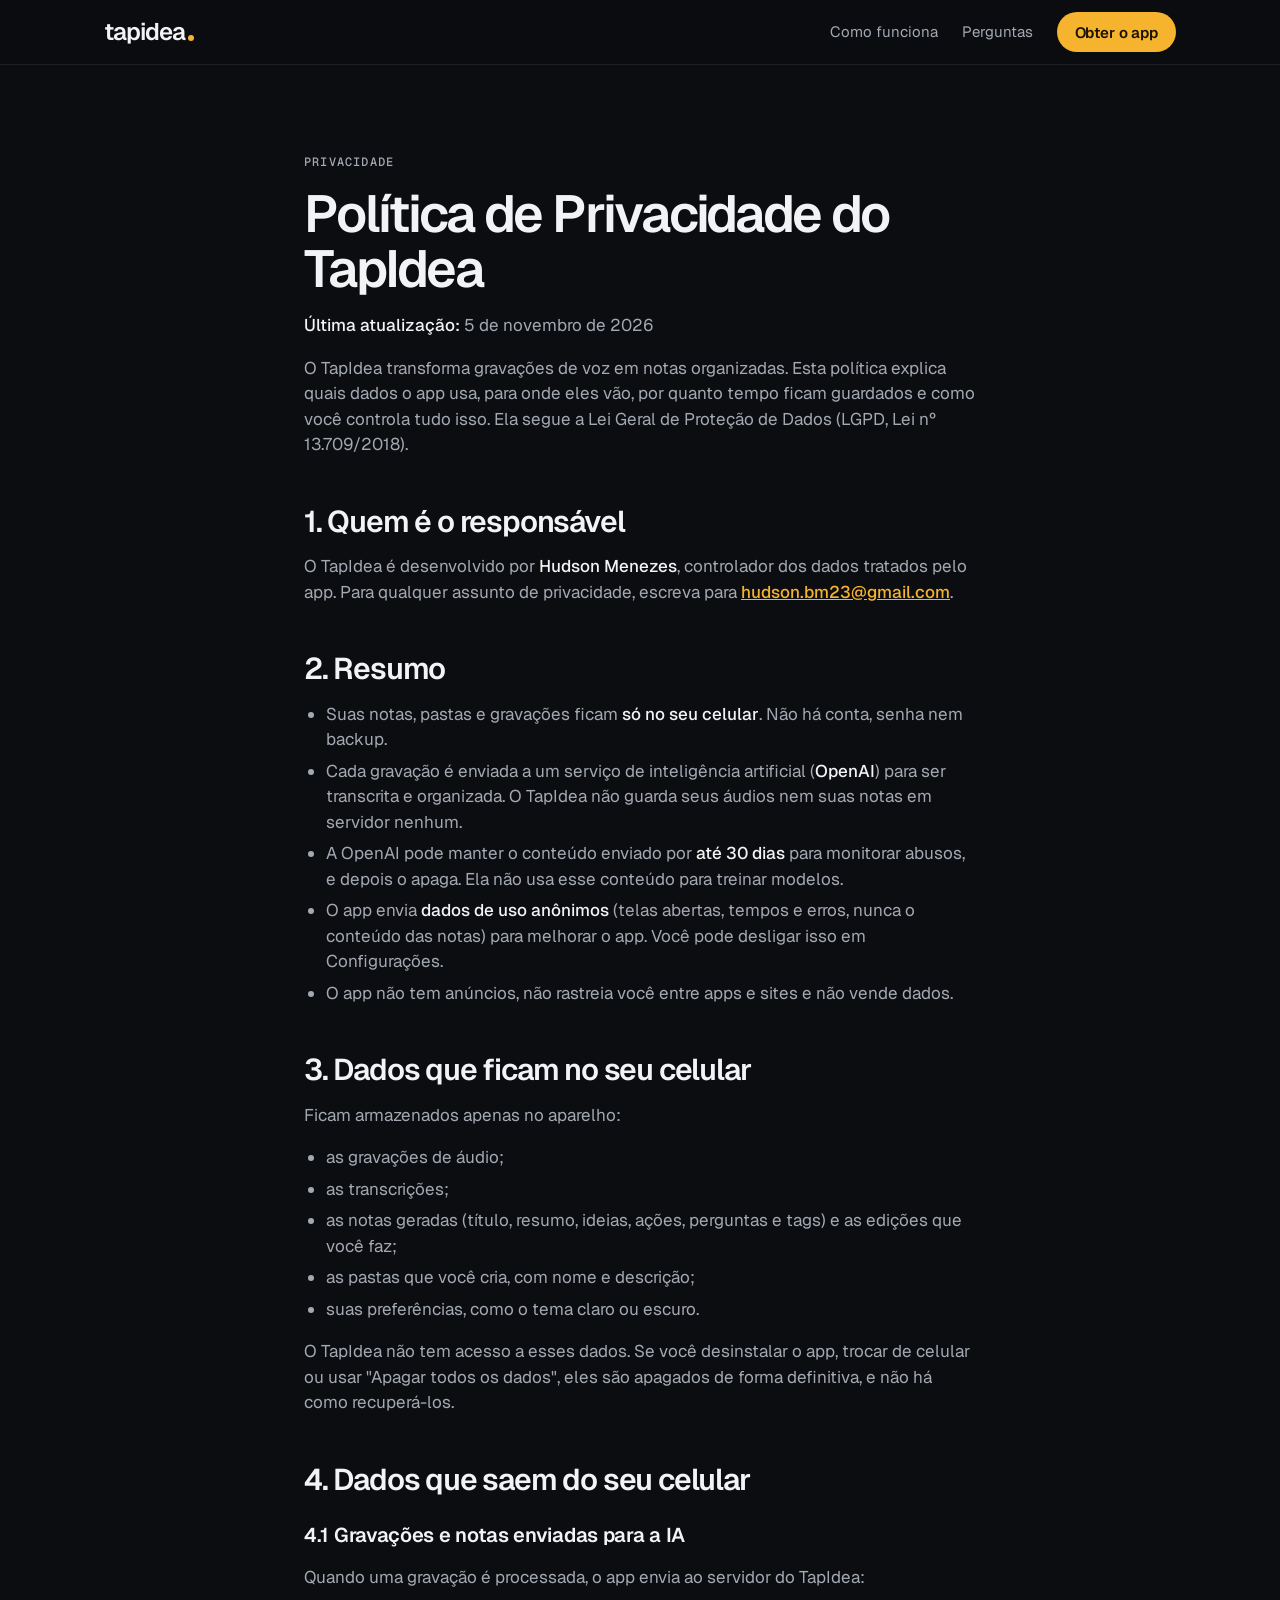
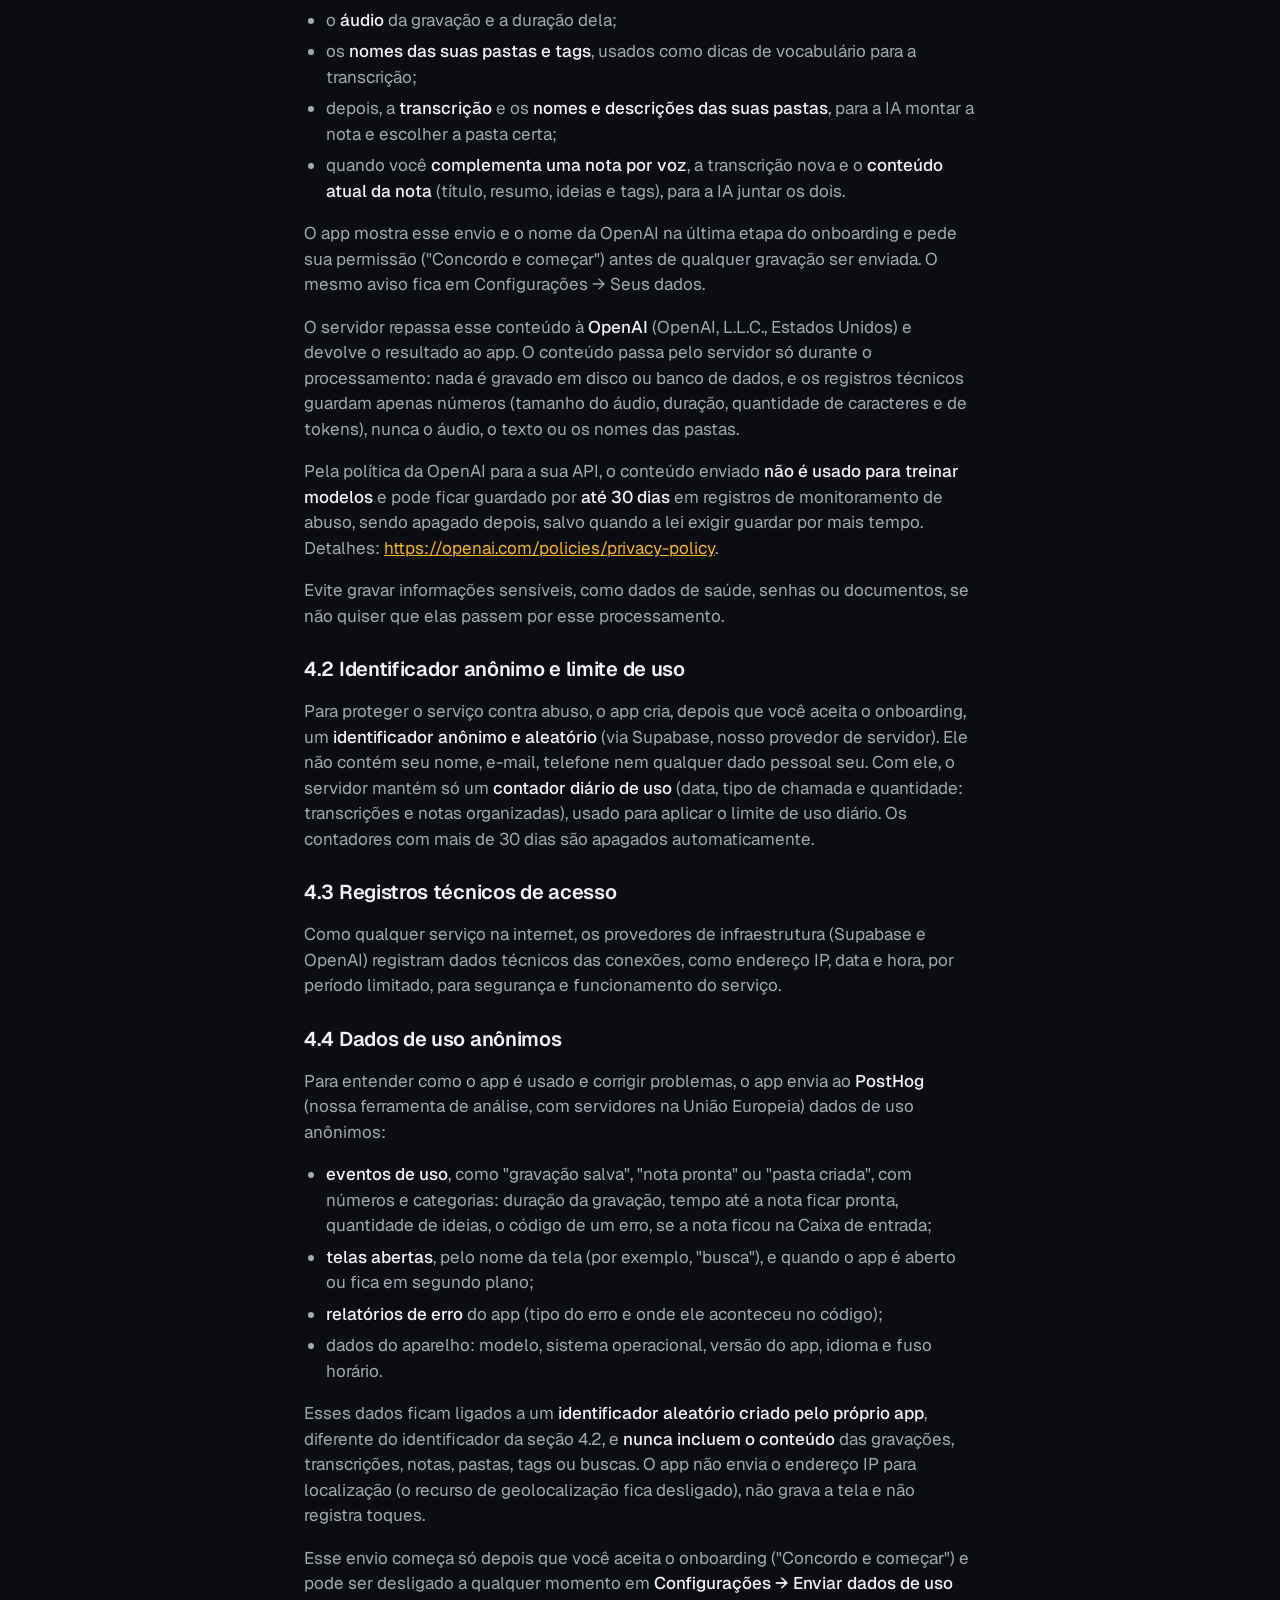
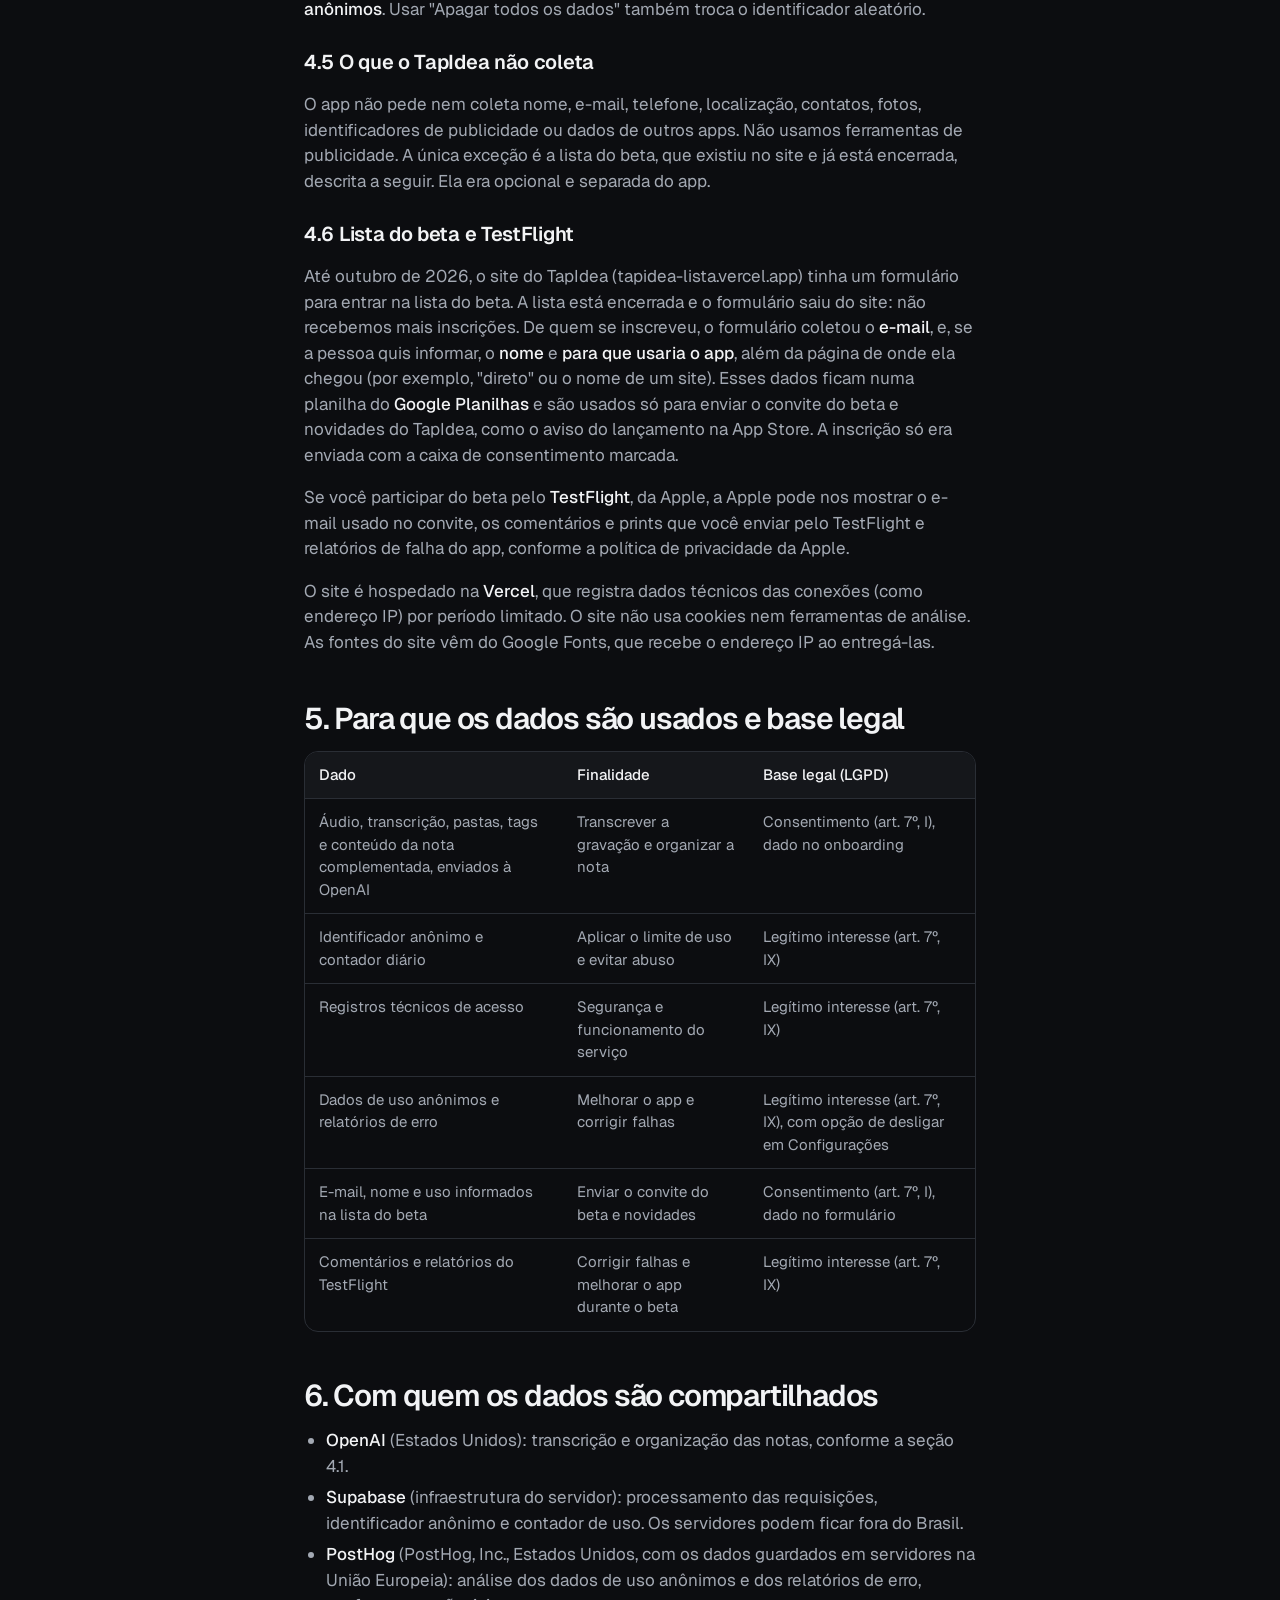
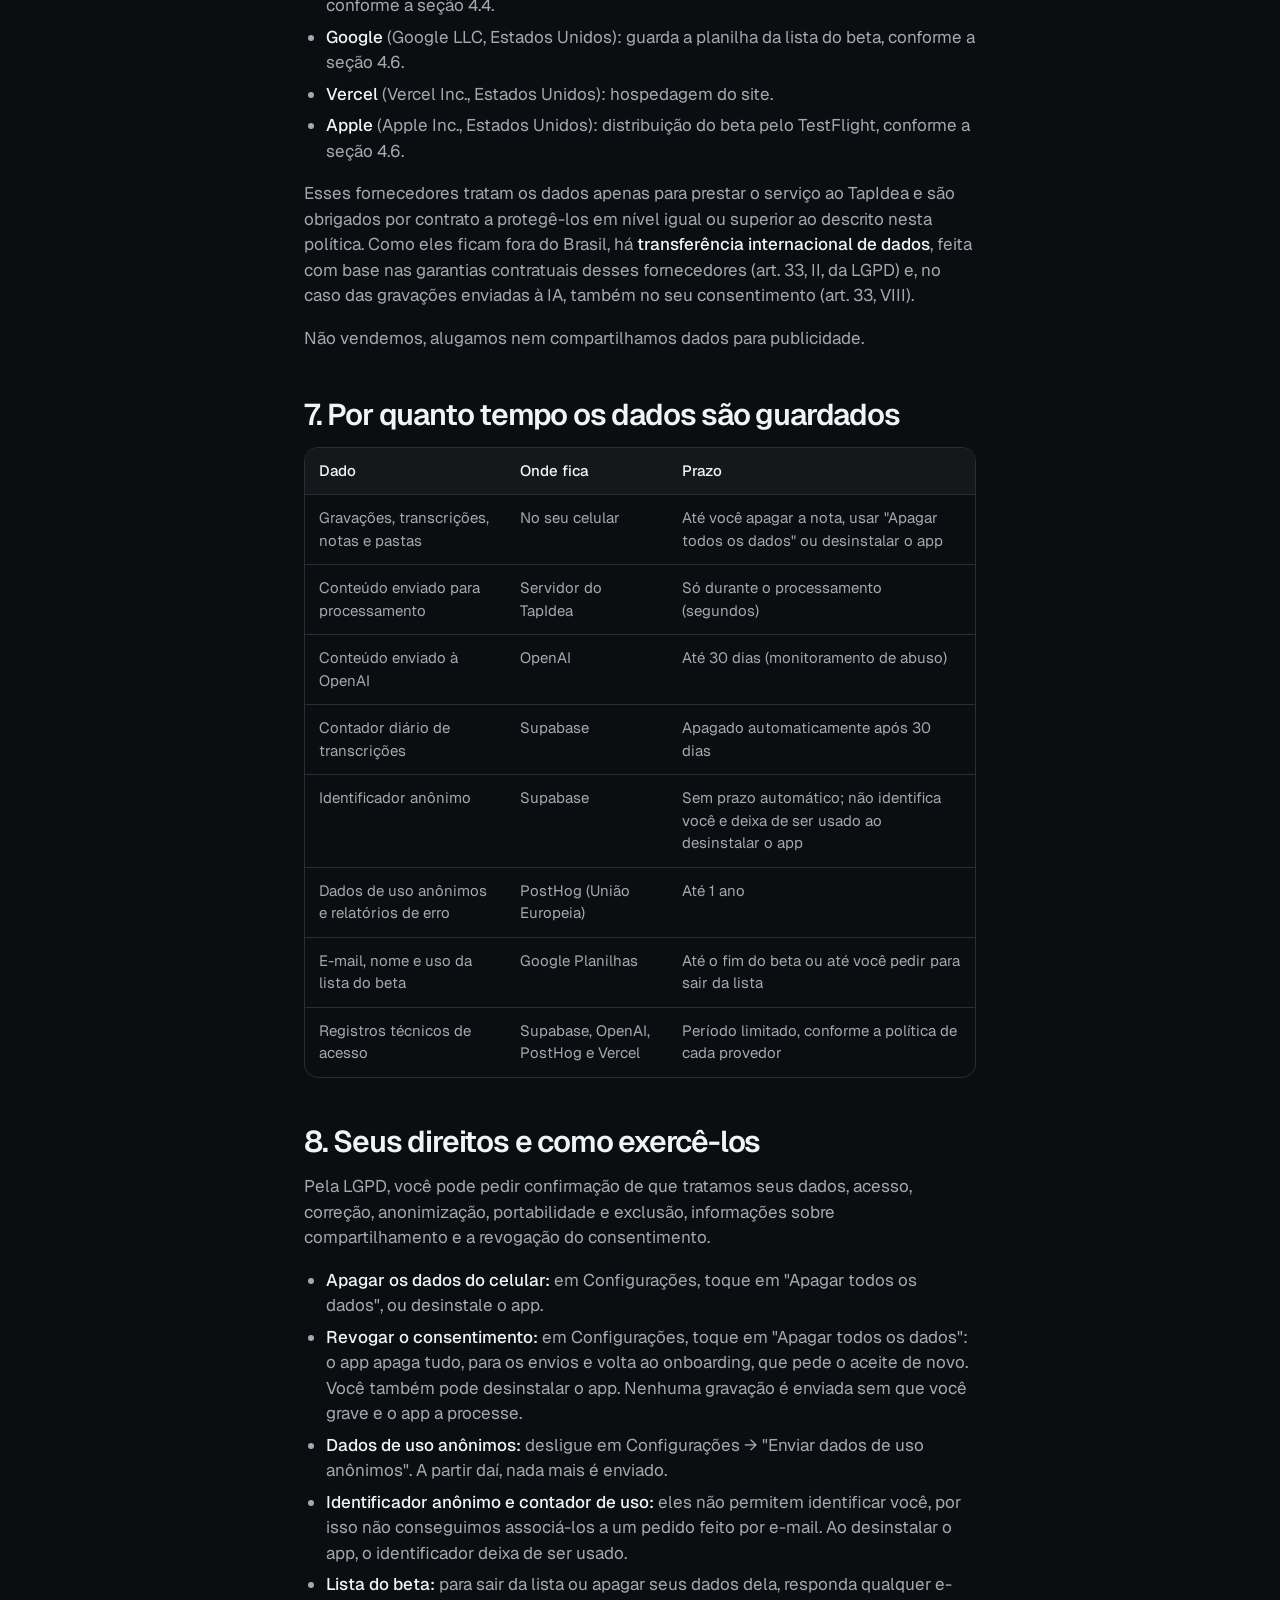
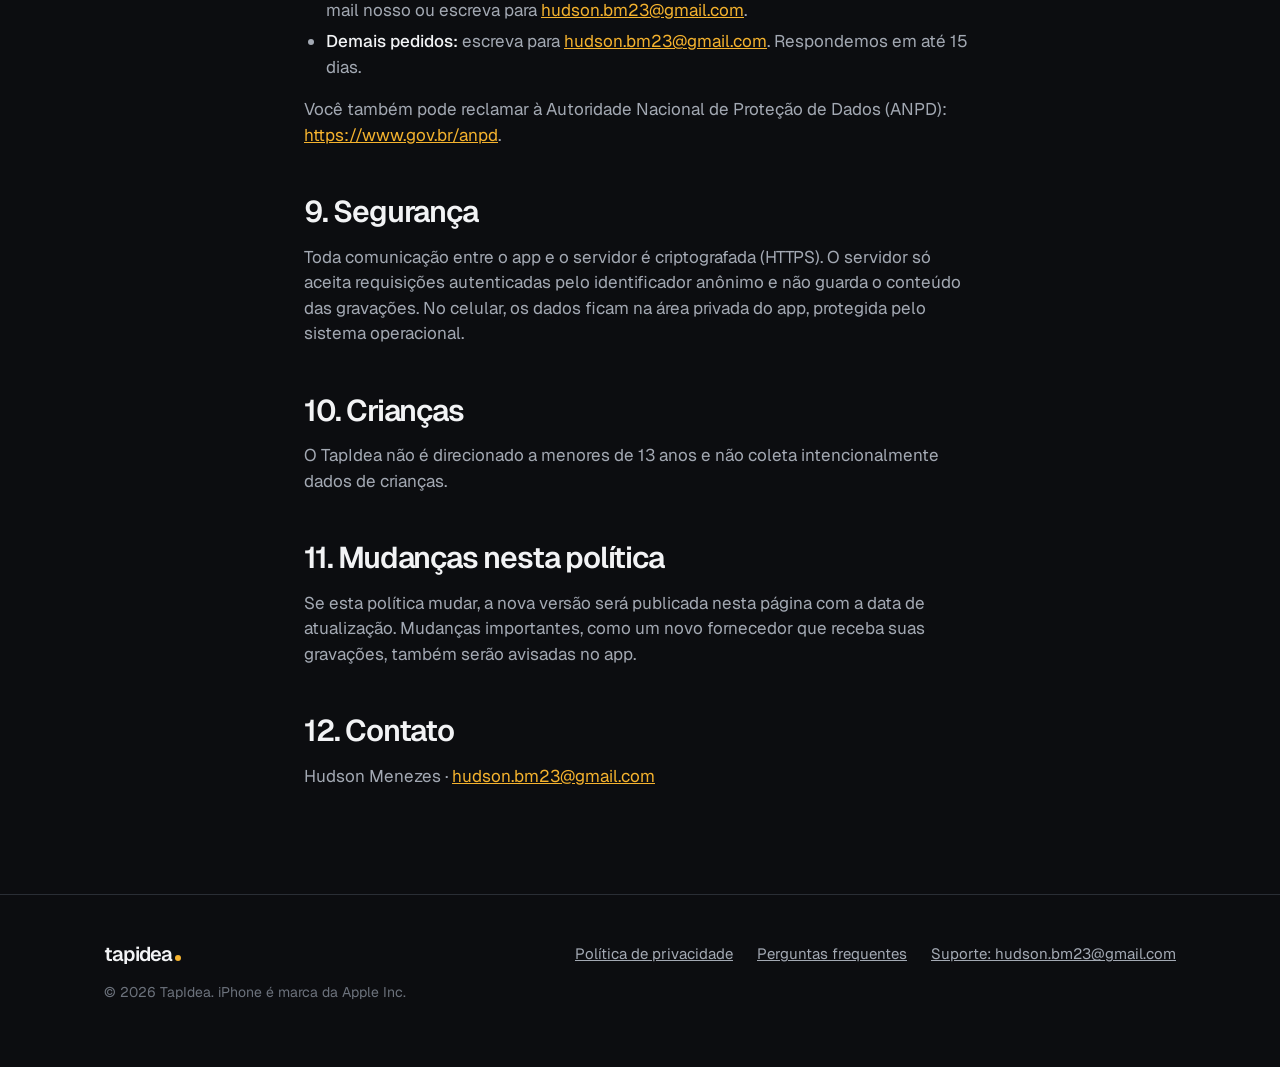
==== commit 47dbdce8: "docs(privacidade): aceite cobre dados de uso, e como revogá-lo Co-Authored-By: Claude Opus 5.5 <nore" ====
--- a/privacidade.html
+++ b/privacidade.html
@@ -40,7 +40,7 @@
   <article class="wrap narrow prose">
     <p class="label">Privacidade</p>
     <h1>Política de Privacidade do TapIdea</h1>
-<p><strong>Última atualização:</strong> 30 de outubro de 2026</p>
+<p><strong>Última atualização:</strong> 5 de novembro de 2026</p>
 <p>O TapIdea transforma gravações de voz em notas organizadas. Esta política explica quais dados o app usa, para onde eles vão, por quanto tempo ficam guardados e como você controla tudo isso. Ela segue a Lei Geral de Proteção de Dados (LGPD, Lei nº 13.709/2018).</p>
 <h2>1. Quem é o responsável</h2>
 <p>O TapIdea é desenvolvido por <strong>Hudson Menezes</strong>, controlador dos dados tratados pelo app. Para qualquer assunto de privacidade, escreva para <strong><a href="mailto:hudson.bm23@gmail.com">hudson.bm23@gmail.com</a></strong>.</p>
@@ -76,7 +76,7 @@
 <p>Pela política da OpenAI para a sua API, o conteúdo enviado <strong>não é usado para treinar modelos</strong> e pode ficar guardado por <strong>até 30 dias</strong> em registros de monitoramento de abuso, sendo apagado depois, salvo quando a lei exigir guardar por mais tempo. Detalhes: <a rel="noopener" href="https://openai.com/policies/privacy-policy">https://openai.com/policies/privacy-policy</a>.</p>
 <p>Evite gravar informações sensíveis, como dados de saúde, senhas ou documentos, se não quiser que elas passem por esse processamento.</p>
 <h3>4.2 Identificador anônimo e limite de uso</h3>
-<p>Para proteger o serviço contra abuso, o app cria na primeira utilização um <strong>identificador anônimo e aleatório</strong> (via Supabase, nosso provedor de servidor). Ele não contém seu nome, e-mail, telefone nem qualquer dado pessoal seu. Com ele, o servidor mantém só um <strong>contador diário de uso</strong> (data, tipo de chamada e quantidade: transcrições e notas organizadas), usado para aplicar o limite de uso diário. Os contadores com mais de 30 dias são apagados automaticamente.</p>
+<p>Para proteger o serviço contra abuso, o app cria, depois que você aceita o onboarding, um <strong>identificador anônimo e aleatório</strong> (via Supabase, nosso provedor de servidor). Ele não contém seu nome, e-mail, telefone nem qualquer dado pessoal seu. Com ele, o servidor mantém só um <strong>contador diário de uso</strong> (data, tipo de chamada e quantidade: transcrições e notas organizadas), usado para aplicar o limite de uso diário. Os contadores com mais de 30 dias são apagados automaticamente.</p>
 <h3>4.3 Registros técnicos de acesso</h3>
 <p>Como qualquer serviço na internet, os provedores de infraestrutura (Supabase e OpenAI) registram dados técnicos das conexões, como endereço IP, data e hora, por período limitado, para segurança e funcionamento do serviço.</p>
 <h3>4.4 Dados de uso anônimos</h3>
@@ -88,7 +88,7 @@
 <li>dados do aparelho: modelo, sistema operacional, versão do app, idioma e fuso horário.</li>
 </ul>
 <p>Esses dados ficam ligados a um <strong>identificador aleatório criado pelo próprio app</strong>, diferente do identificador da seção 4.2, e <strong>nunca incluem o conteúdo</strong> das gravações, transcrições, notas, pastas, tags ou buscas. O app não envia o endereço IP para localização (o recurso de geolocalização fica desligado), não grava a tela e não registra toques.</p>
-<p>Esse envio começa só depois do onboarding e pode ser desligado a qualquer momento em <strong>Configurações → Enviar dados de uso anônimos</strong>. Usar &quot;Apagar todos os dados&quot; também troca o identificador aleatório.</p>
+<p>Esse envio começa só depois que você aceita o onboarding (&quot;Concordo e começar&quot;) e pode ser desligado a qualquer momento em <strong>Configurações → Enviar dados de uso anônimos</strong>. Usar &quot;Apagar todos os dados&quot; também troca o identificador aleatório.</p>
 <h3>4.5 O que o TapIdea não coleta</h3>
 <p>O app não pede nem coleta nome, e-mail, telefone, localização, contatos, fotos, identificadores de publicidade ou dados de outros apps. Não usamos ferramentas de publicidade. A única exceção é a lista do beta, que existiu no site e já está encerrada, descrita a seguir. Ela era opcional e separada do app.</p>
 <h3>4.6 Lista do beta e TestFlight</h3>
@@ -200,7 +200,7 @@
 <p>Pela LGPD, você pode pedir confirmação de que tratamos seus dados, acesso, correção, anonimização, portabilidade e exclusão, informações sobre compartilhamento e a revogação do consentimento.</p>
 <ul>
 <li><strong>Apagar os dados do celular:</strong> em Configurações, toque em &quot;Apagar todos os dados&quot;, ou desinstale o app.</li>
-<li><strong>Revogar o consentimento:</strong> pare de gravar ou desinstale o app. Nenhuma gravação é enviada sem que você grave e o app a processe.</li>
+<li><strong>Revogar o consentimento:</strong> em Configurações, toque em &quot;Apagar todos os dados&quot;: o app apaga tudo, para os envios e volta ao onboarding, que pede o aceite de novo. Você também pode desinstalar o app. Nenhuma gravação é enviada sem que você grave e o app a processe.</li>
 <li><strong>Dados de uso anônimos:</strong> desligue em Configurações → &quot;Enviar dados de uso anônimos&quot;. A partir daí, nada mais é enviado.</li>
 <li><strong>Identificador anônimo e contador de uso:</strong> eles não permitem identificar você, por isso não conseguimos associá-los a um pedido feito por e-mail. Ao desinstalar o app, o identificador deixa de ser usado.</li>
 <li><strong>Lista do beta:</strong> para sair da lista ou apagar seus dados dela, responda qualquer e-mail nosso ou escreva para <a href="mailto:hudson.bm23@gmail.com">hudson.bm23@gmail.com</a>.</li>
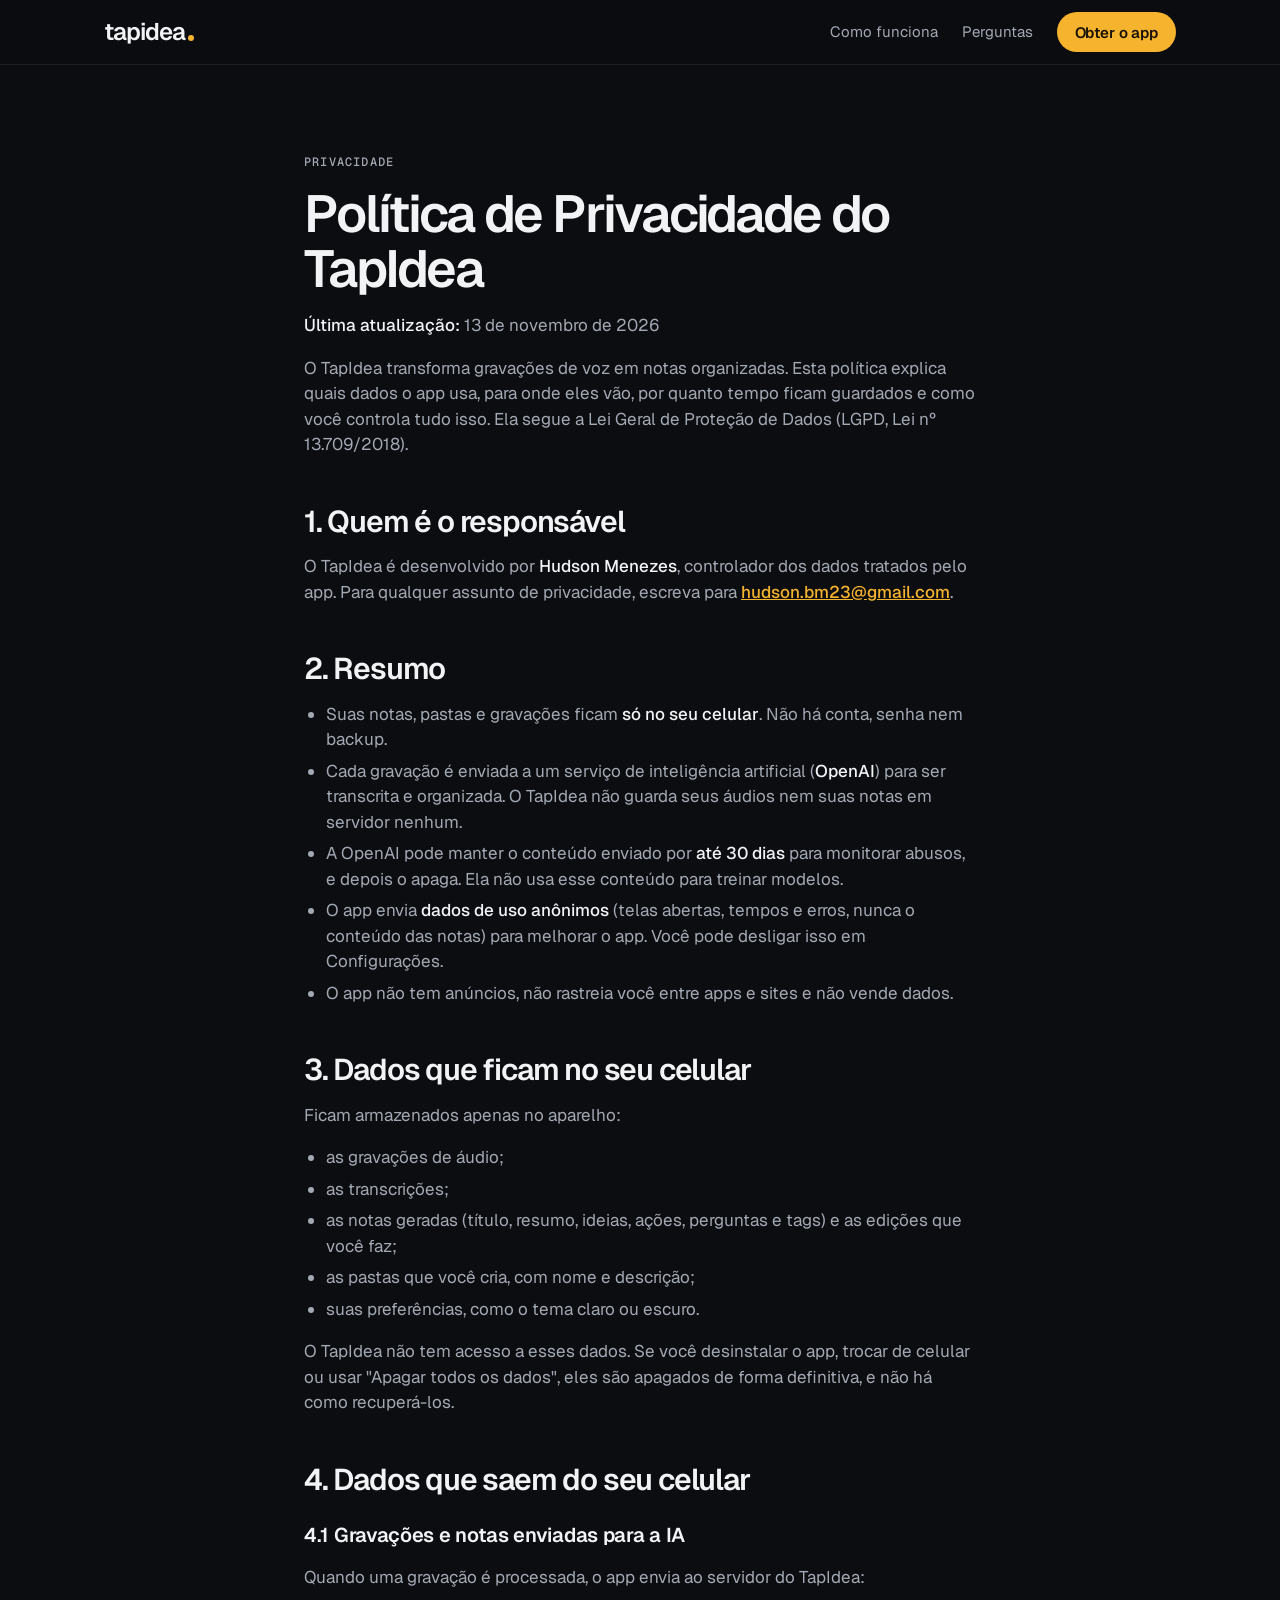
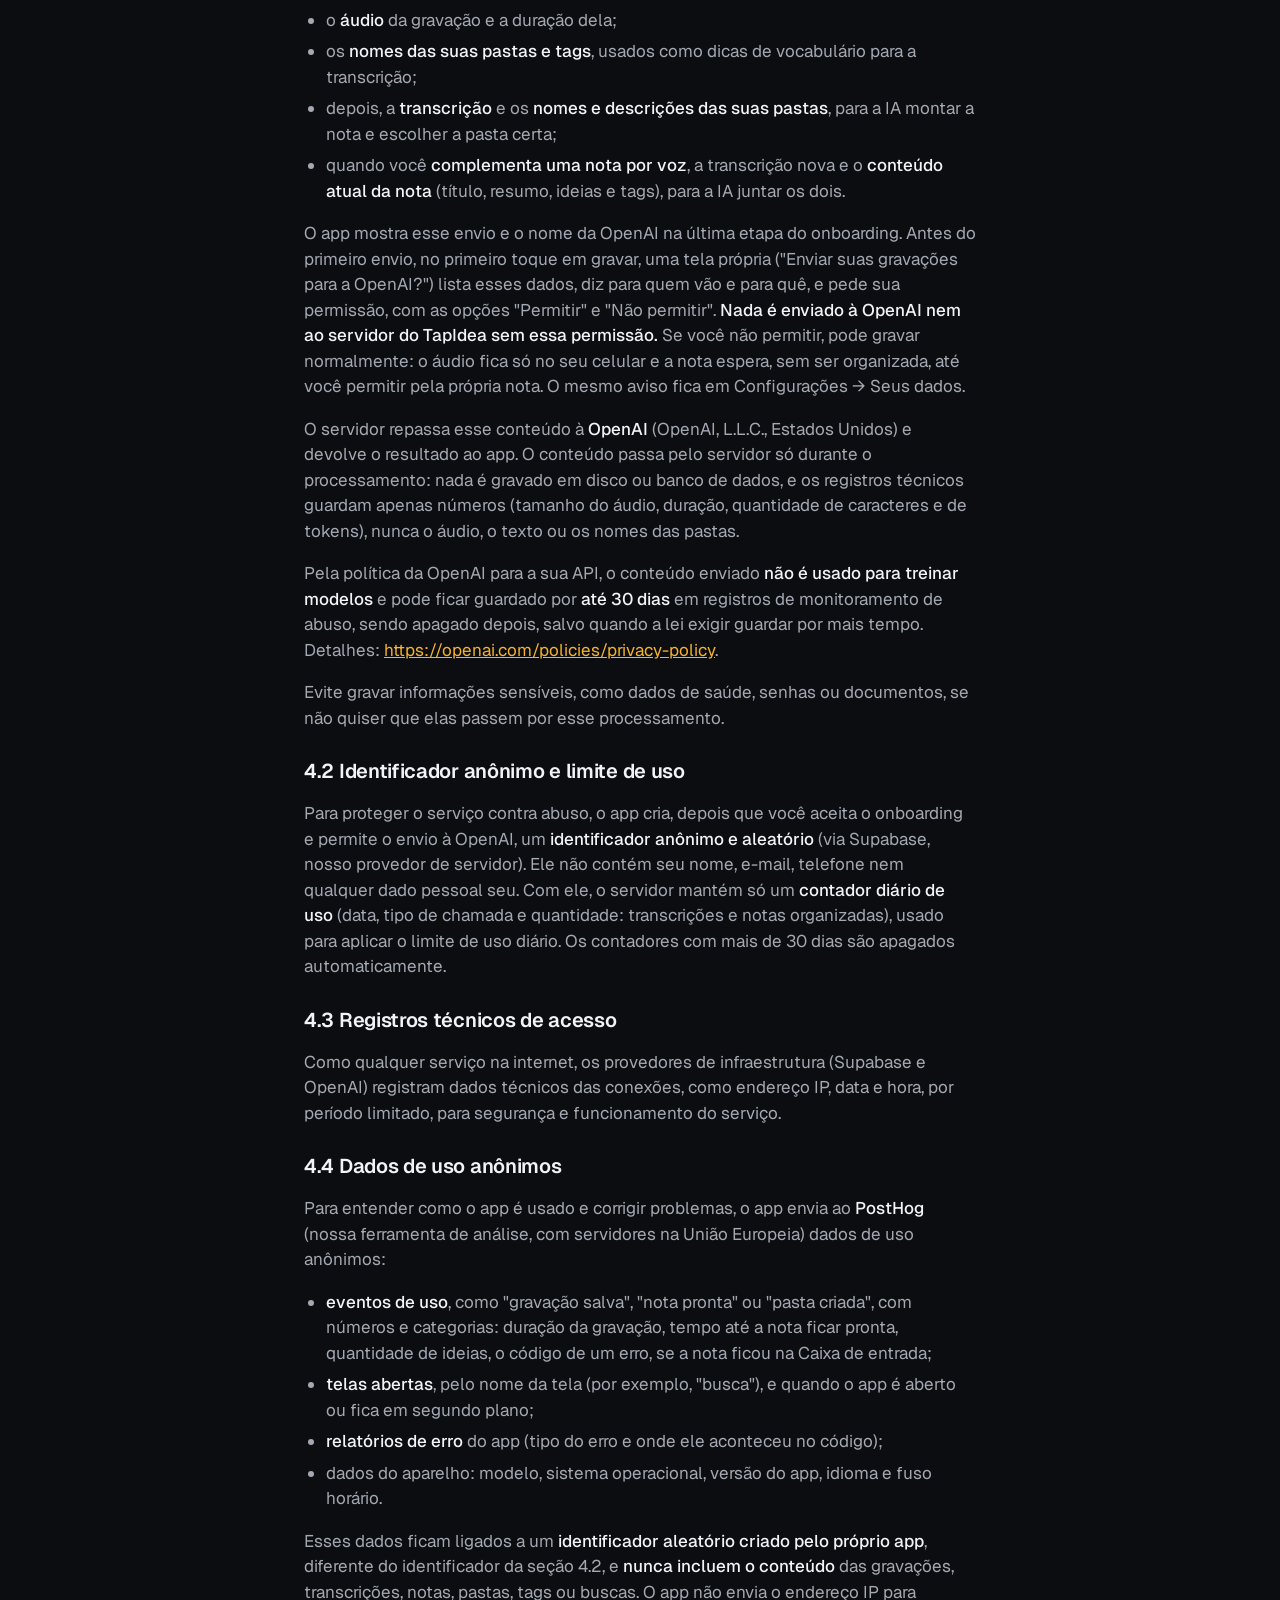
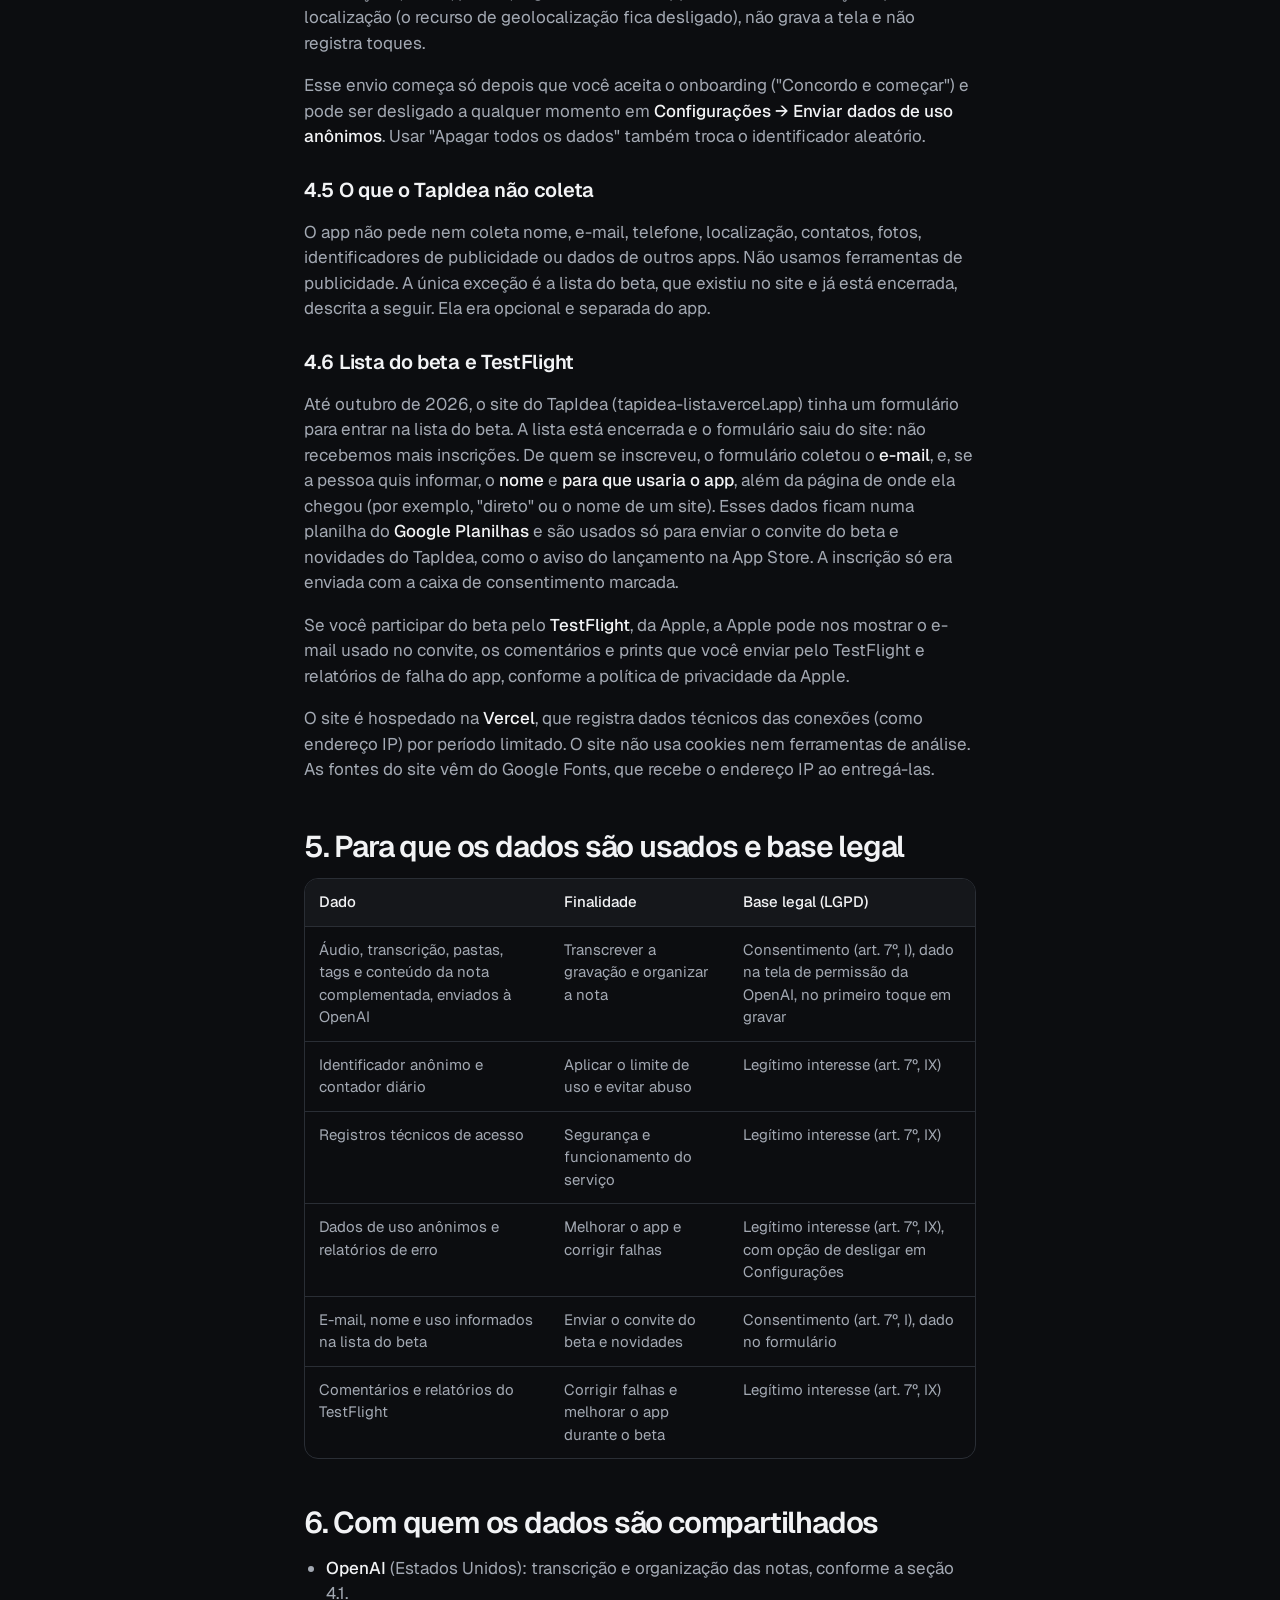
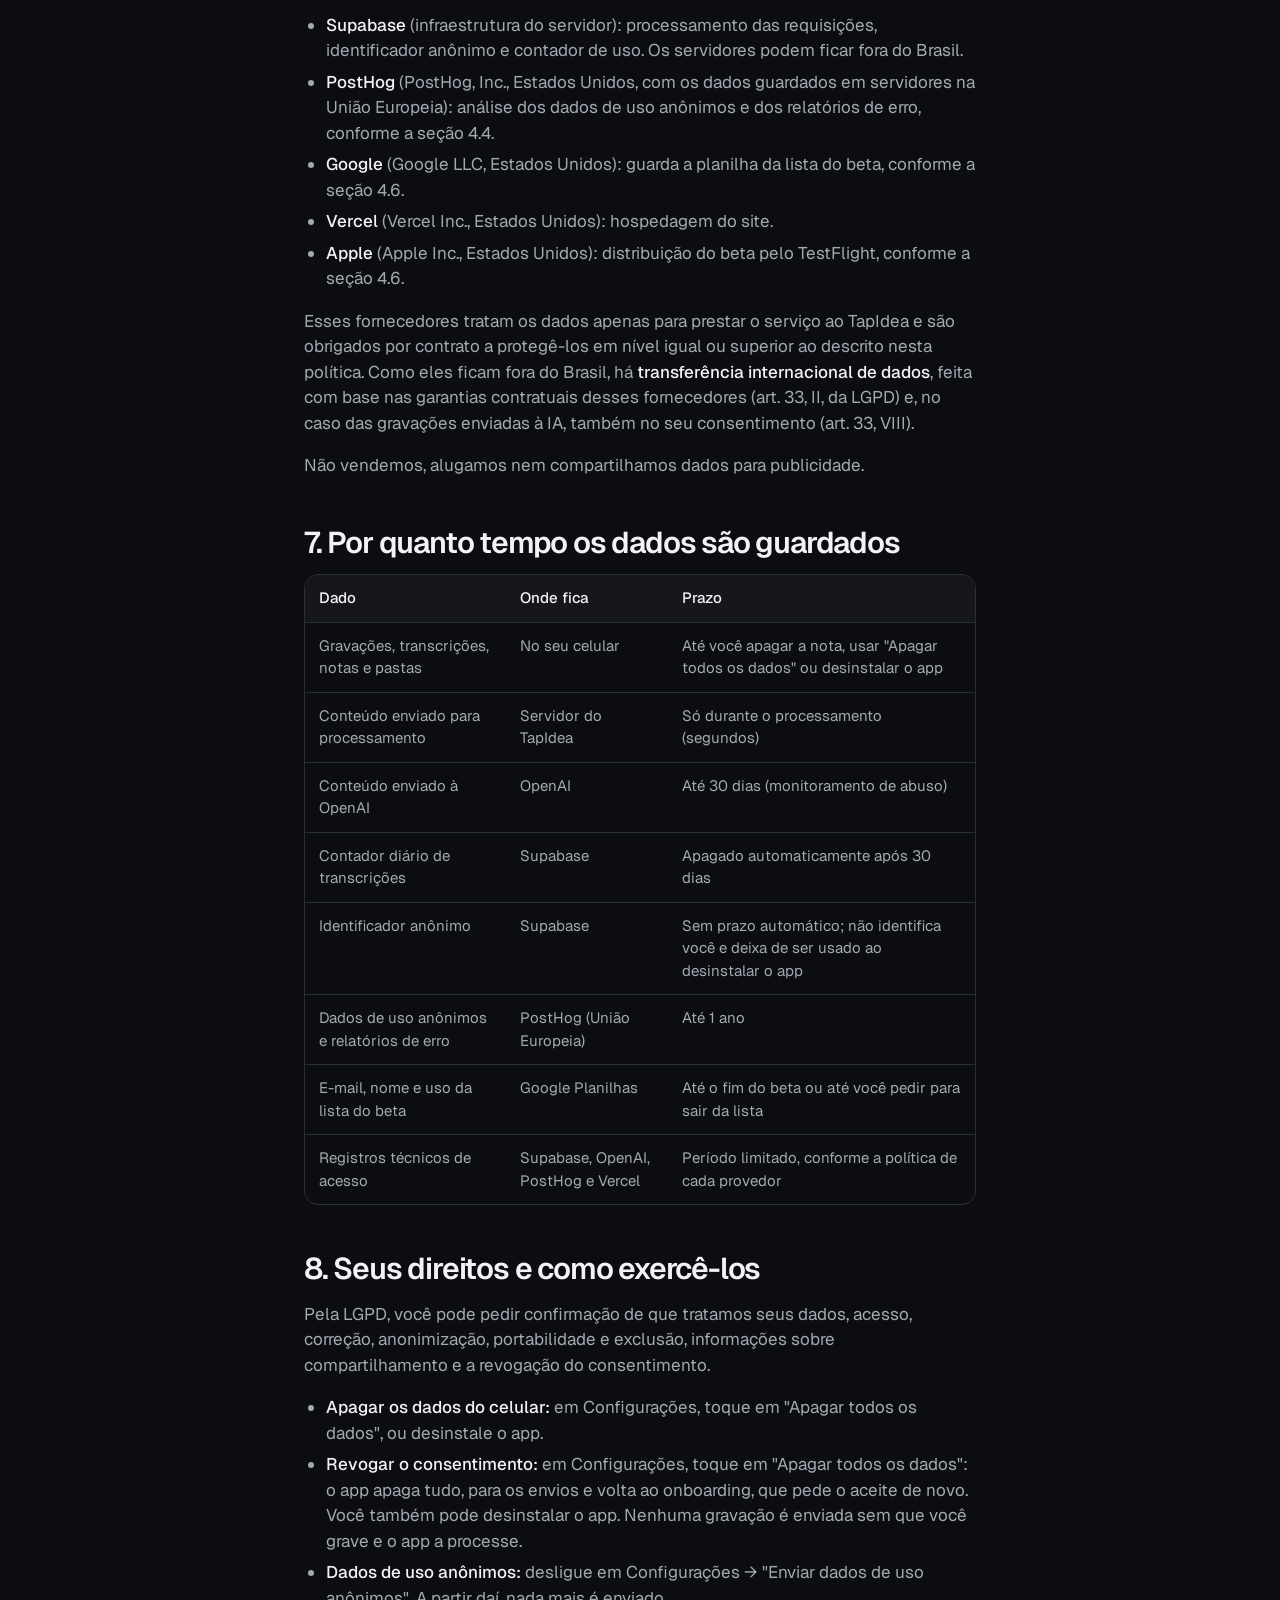
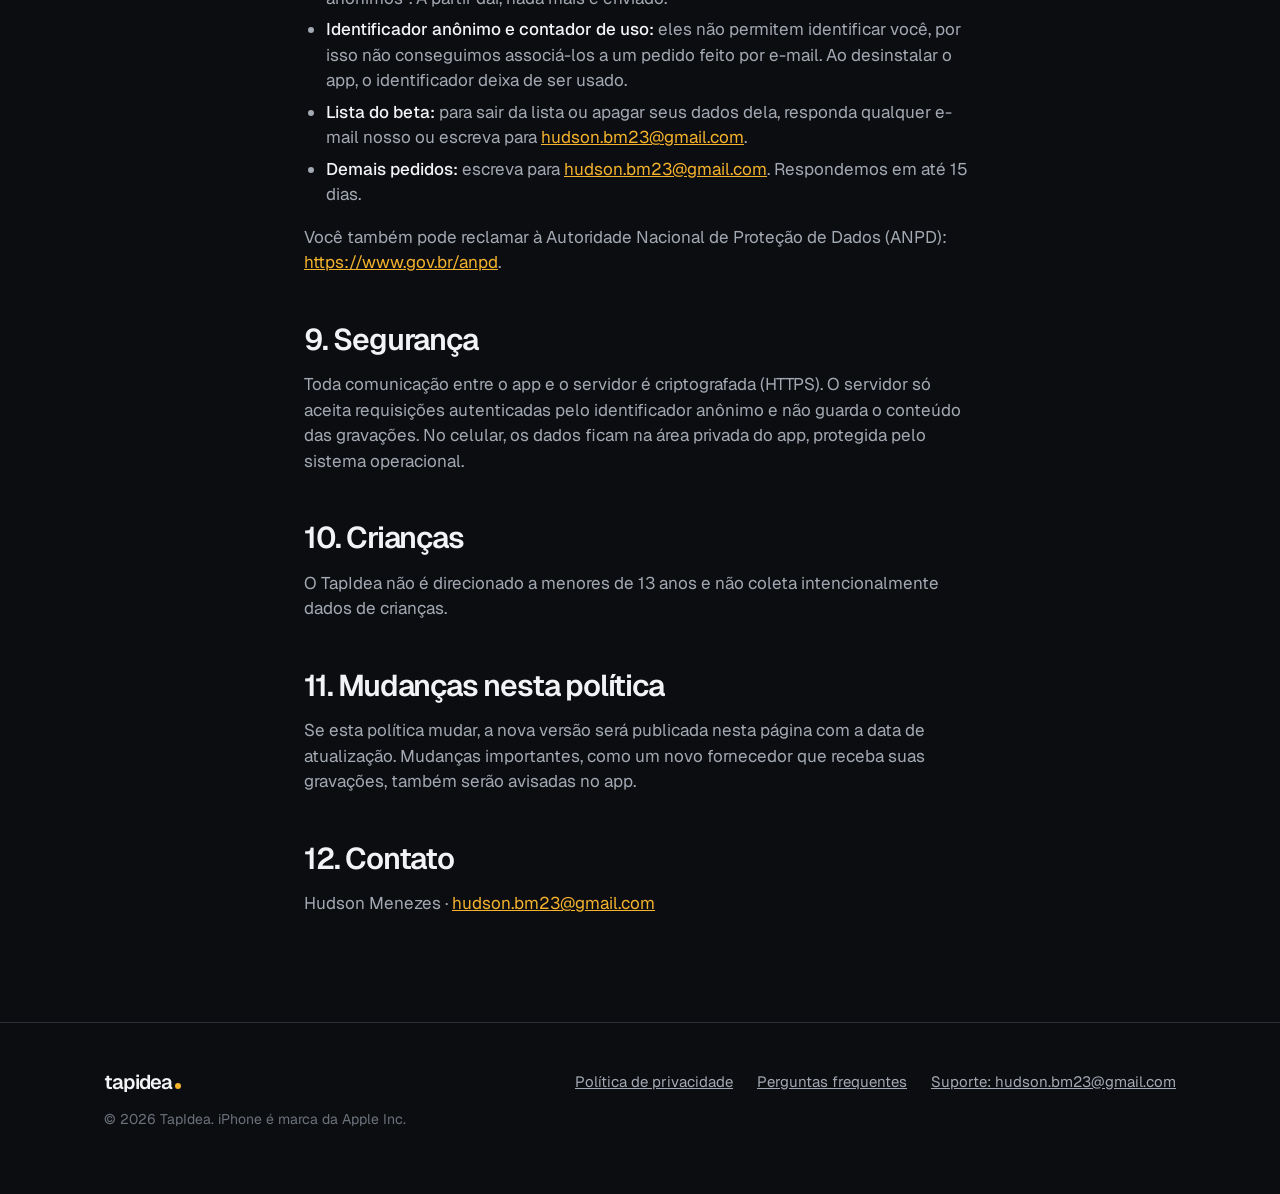
==== commit c6547929: "docs(privacidade): tela própria de permissão para a OpenAI O envio à OpenAI passa a depender de uma " ====
--- a/privacidade.html
+++ b/privacidade.html
@@ -40,7 +40,7 @@
   <article class="wrap narrow prose">
     <p class="label">Privacidade</p>
     <h1>Política de Privacidade do TapIdea</h1>
-<p><strong>Última atualização:</strong> 5 de novembro de 2026</p>
+<p><strong>Última atualização:</strong> 13 de novembro de 2026</p>
 <p>O TapIdea transforma gravações de voz em notas organizadas. Esta política explica quais dados o app usa, para onde eles vão, por quanto tempo ficam guardados e como você controla tudo isso. Ela segue a Lei Geral de Proteção de Dados (LGPD, Lei nº 13.709/2018).</p>
 <h2>1. Quem é o responsável</h2>
 <p>O TapIdea é desenvolvido por <strong>Hudson Menezes</strong>, controlador dos dados tratados pelo app. Para qualquer assunto de privacidade, escreva para <strong><a href="mailto:hudson.bm23@gmail.com">hudson.bm23@gmail.com</a></strong>.</p>
@@ -71,12 +71,12 @@
 <li>depois, a <strong>transcrição</strong> e os <strong>nomes e descrições das suas pastas</strong>, para a IA montar a nota e escolher a pasta certa;</li>
 <li>quando você <strong>complementa uma nota por voz</strong>, a transcrição nova e o <strong>conteúdo atual da nota</strong> (título, resumo, ideias e tags), para a IA juntar os dois.</li>
 </ul>
-<p>O app mostra esse envio e o nome da OpenAI na última etapa do onboarding e pede sua permissão ("Concordo e começar") antes de qualquer gravação ser enviada. O mesmo aviso fica em Configurações → Seus dados.</p>
+<p>O app mostra esse envio e o nome da OpenAI na última etapa do onboarding. Antes do primeiro envio, no primeiro toque em gravar, uma tela própria ("Enviar suas gravações para a OpenAI?") lista esses dados, diz para quem vão e para quê, e pede sua permissão, com as opções "Permitir" e "Não permitir". <strong>Nada é enviado à OpenAI nem ao servidor do TapIdea sem essa permissão.</strong> Se você não permitir, pode gravar normalmente: o áudio fica só no seu celular e a nota espera, sem ser organizada, até você permitir pela própria nota. O mesmo aviso fica em Configurações → Seus dados.</p>
 <p>O servidor repassa esse conteúdo à <strong>OpenAI</strong> (OpenAI, L.L.C., Estados Unidos) e devolve o resultado ao app. O conteúdo passa pelo servidor só durante o processamento: nada é gravado em disco ou banco de dados, e os registros técnicos guardam apenas números (tamanho do áudio, duração, quantidade de caracteres e de tokens), nunca o áudio, o texto ou os nomes das pastas.</p>
 <p>Pela política da OpenAI para a sua API, o conteúdo enviado <strong>não é usado para treinar modelos</strong> e pode ficar guardado por <strong>até 30 dias</strong> em registros de monitoramento de abuso, sendo apagado depois, salvo quando a lei exigir guardar por mais tempo. Detalhes: <a rel="noopener" href="https://openai.com/policies/privacy-policy">https://openai.com/policies/privacy-policy</a>.</p>
 <p>Evite gravar informações sensíveis, como dados de saúde, senhas ou documentos, se não quiser que elas passem por esse processamento.</p>
 <h3>4.2 Identificador anônimo e limite de uso</h3>
-<p>Para proteger o serviço contra abuso, o app cria, depois que você aceita o onboarding, um <strong>identificador anônimo e aleatório</strong> (via Supabase, nosso provedor de servidor). Ele não contém seu nome, e-mail, telefone nem qualquer dado pessoal seu. Com ele, o servidor mantém só um <strong>contador diário de uso</strong> (data, tipo de chamada e quantidade: transcrições e notas organizadas), usado para aplicar o limite de uso diário. Os contadores com mais de 30 dias são apagados automaticamente.</p>
+<p>Para proteger o serviço contra abuso, o app cria, depois que você aceita o onboarding e permite o envio à OpenAI, um <strong>identificador anônimo e aleatório</strong> (via Supabase, nosso provedor de servidor). Ele não contém seu nome, e-mail, telefone nem qualquer dado pessoal seu. Com ele, o servidor mantém só um <strong>contador diário de uso</strong> (data, tipo de chamada e quantidade: transcrições e notas organizadas), usado para aplicar o limite de uso diário. Os contadores com mais de 30 dias são apagados automaticamente.</p>
 <h3>4.3 Registros técnicos de acesso</h3>
 <p>Como qualquer serviço na internet, os provedores de infraestrutura (Supabase e OpenAI) registram dados técnicos das conexões, como endereço IP, data e hora, por período limitado, para segurança e funcionamento do serviço.</p>
 <h3>4.4 Dados de uso anônimos</h3>
@@ -107,7 +107,7 @@
 <tbody><tr>
 <td>Áudio, transcrição, pastas, tags e conteúdo da nota complementada, enviados à OpenAI</td>
 <td>Transcrever a gravação e organizar a nota</td>
-<td>Consentimento (art. 7º, I), dado no onboarding</td>
+<td>Consentimento (art. 7º, I), dado na tela de permissão da OpenAI, no primeiro toque em gravar</td>
 </tr>
 <tr>
 <td>Identificador anônimo e contador diário</td>
